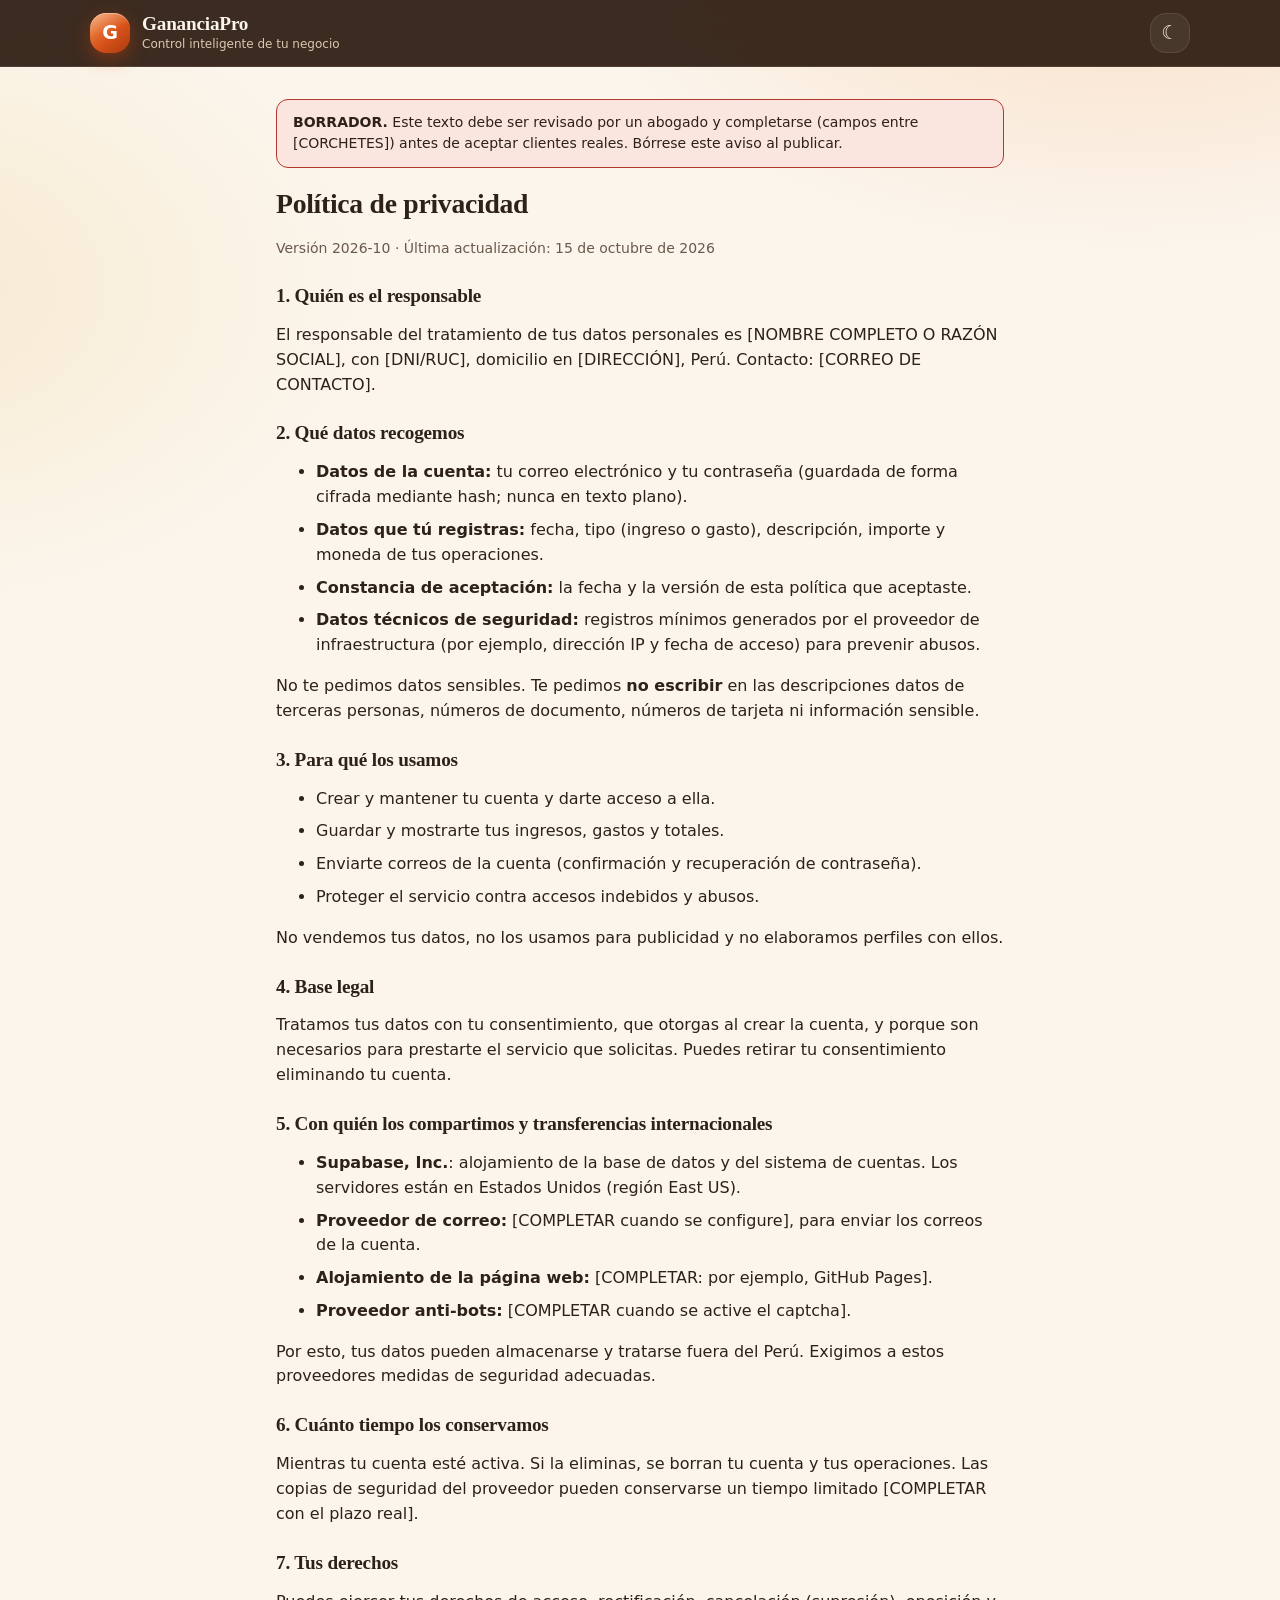
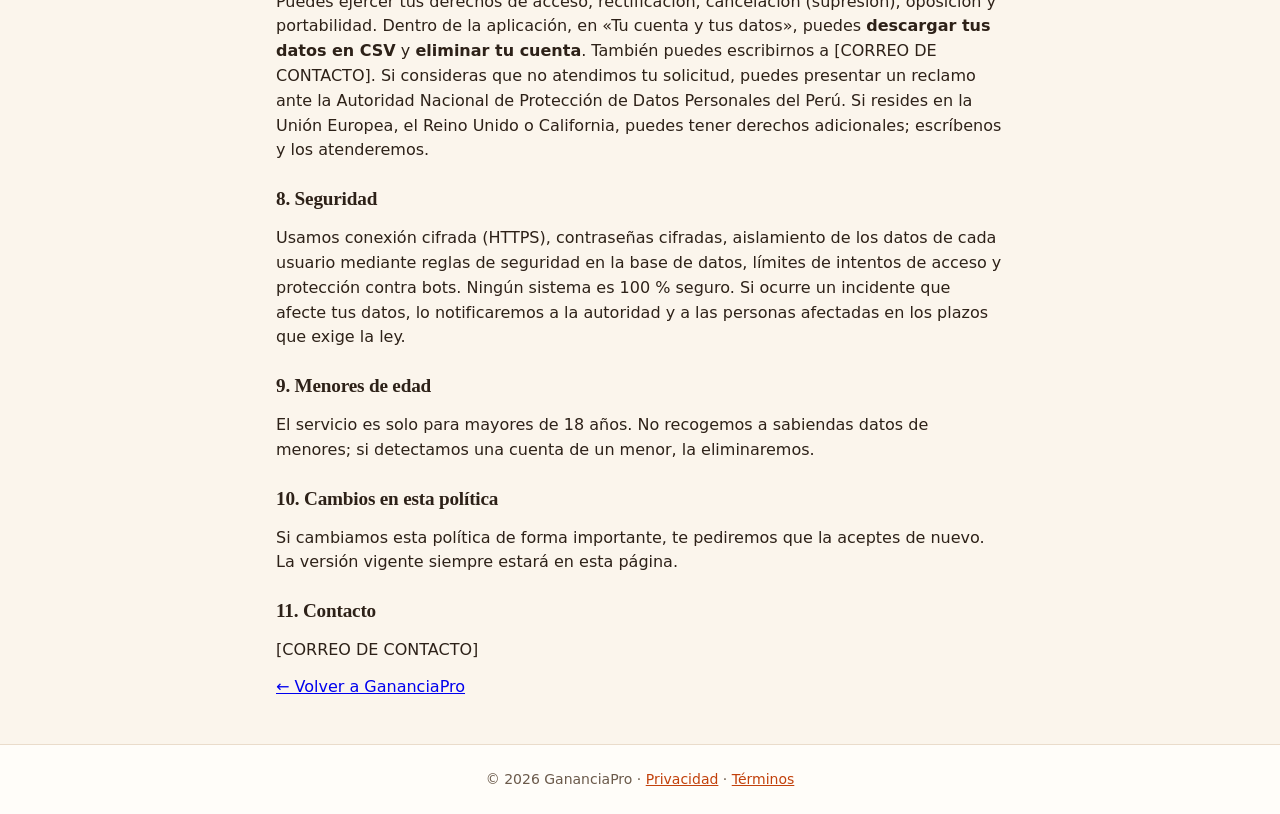
==== privacidad.html @ 095db60d "CSP, fondo de portada sin cortes y Panel con resumen desde la base de datos (con respaldo) Co-Author" ====
<!DOCTYPE html>
<html lang="es">
<head>
    <meta charset="UTF-8">
    <meta http-equiv="Content-Security-Policy" content="default-src 'self'; script-src 'self'; style-src 'self' 'unsafe-inline'; img-src 'self' data:; font-src 'self'; connect-src 'self' https://ckipjthrubmhvwphkhyf.supabase.co; object-src 'none'; base-uri 'self'; form-action 'self'; frame-src 'none'">
    <meta name="referrer" content="strict-origin-when-cross-origin">
    <meta name="viewport" content="width=device-width, initial-scale=1, viewport-fit=cover">
    <meta name="theme-color" content="#0b1020">
    <meta name="color-scheme" content="light dark">
    <title>Política de privacidad | GananciaPro</title>
    <link rel="stylesheet" href="css/styles.css">
    <script src="js/tema.js"></script>
</head>
<body>
    <header class="encabezado">
        <div class="marca">
            <div class="logo">G</div>
            <div>
                <h1>GananciaPro</h1>
                <p>Control inteligente de tu negocio</p>
            </div>
        </div>
        <button id="btnTema" class="btn-tema" type="button" aria-label="Cambiar entre modo claro y oscuro">&#9790;</button>
    </header>

    <main class="legal">
        <p class="borrador"><strong>BORRADOR.</strong> Este texto debe ser revisado por un abogado y completarse (campos entre [CORCHETES]) antes de aceptar clientes reales. Bórrese este aviso al publicar.</p>
        <h1>Política de privacidad</h1>
        <p class="nota">Versión 2026-10 · Última actualización: 15 de octubre de 2026</p>

        <h2>1. Quién es el responsable</h2>
        <p>El responsable del tratamiento de tus datos personales es [NOMBRE COMPLETO O RAZÓN SOCIAL], con [DNI/RUC], domicilio en [DIRECCIÓN], Perú. Contacto: [CORREO DE CONTACTO].</p>

        <h2>2. Qué datos recogemos</h2>
        <ul>
            <li><strong>Datos de la cuenta:</strong> tu correo electrónico y tu contraseña (guardada de forma cifrada mediante hash; nunca en texto plano).</li>
            <li><strong>Datos que tú registras:</strong> fecha, tipo (ingreso o gasto), descripción, importe y moneda de tus operaciones.</li>
            <li><strong>Constancia de aceptación:</strong> la fecha y la versión de esta política que aceptaste.</li>
            <li><strong>Datos técnicos de seguridad:</strong> registros mínimos generados por el proveedor de infraestructura (por ejemplo, dirección IP y fecha de acceso) para prevenir abusos.</li>
        </ul>
        <p>No te pedimos datos sensibles. Te pedimos <strong>no escribir</strong> en las descripciones datos de terceras personas, números de documento, números de tarjeta ni información sensible.</p>

        <h2>3. Para qué los usamos</h2>
        <ul>
            <li>Crear y mantener tu cuenta y darte acceso a ella.</li>
            <li>Guardar y mostrarte tus ingresos, gastos y totales.</li>
            <li>Enviarte correos de la cuenta (confirmación y recuperación de contraseña).</li>
            <li>Proteger el servicio contra accesos indebidos y abusos.</li>
        </ul>
        <p>No vendemos tus datos, no los usamos para publicidad y no elaboramos perfiles con ellos.</p>

        <h2>4. Base legal</h2>
        <p>Tratamos tus datos con tu consentimiento, que otorgas al crear la cuenta, y porque son necesarios para prestarte el servicio que solicitas. Puedes retirar tu consentimiento eliminando tu cuenta.</p>

        <h2>5. Con quién los compartimos y transferencias internacionales</h2>
        <ul>
            <li><strong>Supabase, Inc.</strong>: alojamiento de la base de datos y del sistema de cuentas. Los servidores están en Estados Unidos (región East US).</li>
            <li><strong>Proveedor de correo:</strong> [COMPLETAR cuando se configure], para enviar los correos de la cuenta.</li>
            <li><strong>Alojamiento de la página web:</strong> [COMPLETAR: por ejemplo, GitHub Pages].</li>
            <li><strong>Proveedor anti-bots:</strong> [COMPLETAR cuando se active el captcha].</li>
        </ul>
        <p>Por esto, tus datos pueden almacenarse y tratarse fuera del Perú. Exigimos a estos proveedores medidas de seguridad adecuadas.</p>

        <h2>6. Cuánto tiempo los conservamos</h2>
        <p>Mientras tu cuenta esté activa. Si la eliminas, se borran tu cuenta y tus operaciones. Las copias de seguridad del proveedor pueden conservarse un tiempo limitado [COMPLETAR con el plazo real].</p>

        <h2>7. Tus derechos</h2>
        <p>Puedes ejercer tus derechos de acceso, rectificación, cancelación (supresión), oposición y portabilidad. Dentro de la aplicación, en «Tu cuenta y tus datos», puedes <strong>descargar tus datos en CSV</strong> y <strong>eliminar tu cuenta</strong>. También puedes escribirnos a [CORREO DE CONTACTO]. Si consideras que no atendimos tu solicitud, puedes presentar un reclamo ante la Autoridad Nacional de Protección de Datos Personales del Perú. Si resides en la Unión Europea, el Reino Unido o California, puedes tener derechos adicionales; escríbenos y los atenderemos.</p>

        <h2>8. Seguridad</h2>
        <p>Usamos conexión cifrada (HTTPS), contraseñas cifradas, aislamiento de los datos de cada usuario mediante reglas de seguridad en la base de datos, límites de intentos de acceso y protección contra bots. Ningún sistema es 100 % seguro. Si ocurre un incidente que afecte tus datos, lo notificaremos a la autoridad y a las personas afectadas en los plazos que exige la ley.</p>

        <h2>9. Menores de edad</h2>
        <p>El servicio es solo para mayores de 18 años. No recogemos a sabiendas datos de menores; si detectamos una cuenta de un menor, la eliminaremos.</p>

        <h2>10. Cambios en esta política</h2>
        <p>Si cambiamos esta política de forma importante, te pediremos que la aceptes de nuevo. La versión vigente siempre estará en esta página.</p>

        <h2>11. Contacto</h2>
        <p>[CORREO DE CONTACTO]</p>

        <p><a href="index.html">&larr; Volver a GananciaPro</a></p>
    </main>

    <footer>
        <p>&copy; 2026 GananciaPro &middot; <a href="privacidad.html">Privacidad</a> &middot; <a href="terminos.html">T&eacute;rminos</a></p>
    </footer>
</body>
</html>
---- css/styles.css ----
/* ==========================================================================
   GananciaPro - Hoja de estilos principal
   Estructura: 1 Tokens · 2 Base · 3 Encabezado · 4 Componentes ·
               5 Secciones · 6 Historial · 7 Estados y animaciones · 8 Responsive
   ========================================================================== */

/* Fuente Inter: usa la instalada o css/fuentes/Inter-Variable.woff2 si existe.
   Si no hay ninguna, se usa la fuente del sistema (sin errores). */
@font-face {
    font-family: "Inter";
    src: local("Inter"), url("fuentes/Inter-Variable.woff2") format("woff2");
    font-weight: 100 900;
    font-display: swap;
}

/* ---------- 1. DESIGN TOKENS ---------- */
:root {
    color-scheme: light;

    /* Tipografía y escala modular (razón 1.2) */
    --font: "Inter", system-ui, -apple-system, "Segoe UI", Roboto, Arial, sans-serif;
    --fs-xs: 0.75rem;
    --fs-sm: 0.875rem;
    --fs-base: 1rem;
    --fs-md: 1.2rem;
    --fs-lg: 1.44rem;
    --fs-xl: 1.73rem;
    --fs-2xl: 2.07rem;

    /* Espaciado */
    --sp-1: 4px;
    --sp-2: 8px;
    --sp-3: 12px;
    --sp-4: 16px;
    --sp-6: 24px;
    --sp-8: 32px;

    /* Radios */
    --radio-sm: 8px;
    --radio: 12px;
    --radio-lg: 16px;

    /* Tiempos (en "reducir movimiento" pasan a 0) */
    --dur-fast: 120ms;
    --dur: 200ms;
    --dur-slow: 500ms;
    --ease: cubic-bezier(0.22, 0.61, 0.36, 1);

    /* Colores: neutros + un acento */
    --bg: #f5f6fa;
    --surface: #ffffff;
    --surface-2: #f8f9fc;
    --texto: #0f172a;
    --texto-suave: #556075;
    --borde: #e3e7ef;
    --borde-fuerte: #c9d0dd;
    --acento: #4f46e5;
    --acento-hover: #4338ca;
    --acento-texto: #ffffff;
    --anillo: rgba(79, 70, 229, 0.35);

    /* Colores semánticos (solo ingresos / gastos) */
    --ok: #0f7a55;
    --ok-fondo: #e6f6ef;
    --mal: #c62f2f;
    --mal-fondo: #fdeceb;

    /* Sombras */
    --sombra-sm: 0 1px 2px rgba(15, 23, 42, 0.06);
    --sombra: 0 1px 2px rgba(15, 23, 42, 0.04), 0 8px 24px rgba(15, 23, 42, 0.06);
    --sombra-lg: 0 2px 4px rgba(15, 23, 42, 0.05), 0 18px 40px rgba(15, 23, 42, 0.1);

    /* Encabezado (siempre oscuro) */
    --cab-fondo: rgba(11, 16, 32, 0.92);
    --cab-texto: #f1f4fb;
    --cab-suave: #a7b1c7;
    --cab-borde: rgba(255, 255, 255, 0.08);
}

/* Modo oscuro automático (si el sistema lo usa y no se eligió claro a mano) */
@media (prefers-color-scheme: dark) {
    :root:not([data-theme="light"]) {
        color-scheme: dark;
        --bg: #0a0f1d;
        --surface: #121a2b;
        --surface-2: #0f1626;
        --texto: #e8ecf5;
        --texto-suave: #9ba7bd;
        --borde: #222c42;
        --borde-fuerte: #34415c;
        --acento: #5a5ded;
        --acento-hover: #4a4ddc;
        --anillo: rgba(129, 140, 248, 0.45);
        --ok: #4ade9e;
        --ok-fondo: rgba(74, 222, 158, 0.12);
        --mal: #ff8f8f;
        --mal-fondo: rgba(255, 143, 143, 0.12);
        --sombra-sm: 0 1px 2px rgba(0, 0, 0, 0.4);
        --sombra: 0 1px 2px rgba(0, 0, 0, 0.35), 0 8px 24px rgba(0, 0, 0, 0.35);
        --sombra-lg: 0 2px 4px rgba(0, 0, 0, 0.4), 0 18px 40px rgba(0, 0, 0, 0.5);
    }
}

/* Modo oscuro elegido con el botón */
:root[data-theme="dark"] {
    color-scheme: dark;
    --bg: #0a0f1d;
    --surface: #121a2b;
    --surface-2: #0f1626;
    --texto: #e8ecf5;
    --texto-suave: #9ba7bd;
    --borde: #222c42;
    --borde-fuerte: #34415c;
    --acento: #5a5ded;
    --acento-hover: #4a4ddc;
    --anillo: rgba(129, 140, 248, 0.45);
    --ok: #4ade9e;
    --ok-fondo: rgba(74, 222, 158, 0.12);
    --mal: #ff8f8f;
    --mal-fondo: rgba(255, 143, 143, 0.12);
    --sombra-sm: 0 1px 2px rgba(0, 0, 0, 0.4);
    --sombra: 0 1px 2px rgba(0, 0, 0, 0.35), 0 8px 24px rgba(0, 0, 0, 0.35);
    --sombra-lg: 0 2px 4px rgba(0, 0, 0, 0.4), 0 18px 40px rgba(0, 0, 0, 0.5);
}

/* Reducir movimiento: todos los tiempos pasan a 0 */
@media (prefers-reduced-motion: reduce) {
    :root {
        --dur-fast: 0ms;
        --dur: 0ms;
        --dur-slow: 0ms;
    }
}

/* ---------- 2. BASE ---------- */
* {
    box-sizing: border-box;
}

html {
    scroll-behavior: smooth;
    -webkit-tap-highlight-color: transparent;
    -webkit-text-size-adjust: 100%;
}

button,
a,
[role="tab"] {
    touch-action: manipulation;
}

button {
    -webkit-user-select: none;
    user-select: none;
}

@media (prefers-reduced-motion: reduce) {
    html {
        scroll-behavior: auto;
    }
}

body {
    margin: 0;
    min-height: 100vh;
    min-height: 100dvh;
    display: flex;
    flex-direction: column;
    font-family: var(--font);
    font-size: var(--fs-base);
    line-height: 1.55;
    color: var(--texto);
    background: var(--bg);
    -webkit-font-smoothing: antialiased;
    text-rendering: optimizeLegibility;
}

h1,
h2,
h3 {
    line-height: 1.2;
    letter-spacing: -0.015em;
}

p {
    margin: 0 0 var(--sp-3);
}

:focus-visible {
    outline: 2px solid var(--acento);
    outline-offset: 2px;
}

/* ---------- 3. ENCABEZADO (fijo) ---------- */
.encabezado {
    position: sticky;
    top: 0;
    z-index: 50;
    display: flex;
    align-items: center;
    justify-content: space-between;
    gap: var(--sp-4);
    padding: calc(var(--sp-3) + env(safe-area-inset-top, 0px)) max(5%, calc((100% - 1100px) / 2)) var(--sp-3);
    color: var(--cab-texto);
    background: var(--cab-fondo);
    border-bottom: 1px solid var(--cab-borde);
    -webkit-backdrop-filter: saturate(160%) blur(12px);
    backdrop-filter: saturate(160%) blur(12px);
}

.marca {
    display: flex;
    align-items: center;
    gap: var(--sp-3);
}

.logo {
    width: 40px;
    height: 40px;
    display: grid;
    place-items: center;
    border-radius: var(--radio);
    background: linear-gradient(135deg, #6366f1, #4338ca);
    color: #ffffff;
    font-size: var(--fs-md);
    font-weight: 800;
    box-shadow: 0 4px 14px rgba(99, 102, 241, 0.45);
}

.marca h1 {
    margin: 0;
    font-size: var(--fs-md);
    font-weight: 700;
}

.marca p {
    margin: 0;
    color: var(--cab-suave);
    font-size: var(--fs-xs);
}

/* ---------- 4. COMPONENTES ---------- */

/* Botones */
button {
    padding: var(--sp-3) var(--sp-6);
    margin-top: var(--sp-2);
    border: 1px solid transparent;
    border-radius: var(--radio-sm);
    background: var(--acento);
    color: var(--acento-texto);
    font: inherit;
    font-size: var(--fs-sm);
    font-weight: 600;
    cursor: pointer;
    box-shadow: var(--sombra-sm);
    transition: background var(--dur) var(--ease), transform var(--dur-fast) var(--ease),
        box-shadow var(--dur) var(--ease), border-color var(--dur) var(--ease);
}

@media (hover: hover) and (pointer: fine) {
    button:hover {
        background: var(--acento-hover);
        box-shadow: var(--sombra);
    }
}

button:active {
    transform: translateY(1px);
    box-shadow: none;
}

button:focus-visible {
    outline: 2px solid var(--acento);
    outline-offset: 3px;
    box-shadow: 0 0 0 4px var(--anillo);
}

button:disabled {
    opacity: 0.5;
    cursor: not-allowed;
    transform: none;
    box-shadow: none;
}

.btn-secundario,
#btnImportarCSV,
#btnExportarCSV {
    background: var(--surface);
    color: var(--texto);
    border-color: var(--borde-fuerte);
    box-shadow: none;
}

@media (hover: hover) and (pointer: fine) {
    .btn-secundario:hover,
    #btnImportarCSV:hover,
    #btnExportarCSV:hover {
        background: var(--surface-2);
        border-color: var(--acento);
        box-shadow: none;
    }
}

.btn-tema {
    width: 40px;
    height: 40px;
    margin: 0;
    padding: 0;
    display: grid;
    place-items: center;
    flex-shrink: 0;
    border: 1px solid var(--cab-borde);
    border-radius: var(--radio);
    background: rgba(255, 255, 255, 0.06);
    color: var(--cab-texto);
    font-size: var(--fs-md);
    box-shadow: none;
}

@media (hover: hover) and (pointer: fine) {
    .btn-tema:hover {
        background: rgba(255, 255, 255, 0.14);
        box-shadow: none;
    }
}

.btn-eliminar {
    margin: 0;
    padding: var(--sp-1) var(--sp-3);
    background: transparent;
    color: var(--mal);
    border-color: var(--mal-fondo);
    font-size: var(--fs-xs);
    box-shadow: none;
}

@media (hover: hover) and (pointer: fine) {
    .btn-eliminar:hover {
        background: var(--mal-fondo);
        border-color: var(--mal);
        box-shadow: none;
    }
}

/* Campos de formulario */
.campo {
    display: flex;
    flex-direction: column;
    gap: var(--sp-2);
}

.campo label {
    font-size: var(--fs-sm);
    font-weight: 600;
}

.campo p {
    margin: 0;
    color: var(--texto-suave);
    font-size: var(--fs-xs);
}

.campo input,
.campo select {
    width: 100%;
    min-height: 46px;
    padding: var(--sp-3);
    border: 1px solid var(--borde-fuerte);
    border-radius: var(--radio-sm);
    background: var(--surface);
    color: var(--texto);
    font: inherit;
    transition: border-color var(--dur) var(--ease), box-shadow var(--dur) var(--ease);
}

.campo input::placeholder {
    color: var(--texto-suave);
    opacity: 0.8;
}

@media (hover: hover) and (pointer: fine) {
    .campo input:hover,
    .campo select:hover {
        border-color: var(--texto-suave);
    }
}

.campo input:focus,
.campo select:focus {
    outline: none;
    border-color: var(--acento);
    box-shadow: 0 0 0 4px var(--anillo);
}

/* Mensajes de estado */
#mensaje,
#mensajeOperacion,
#mensajeImportacion {
    margin: 0;
    color: var(--ok);
    font-size: var(--fs-sm);
    font-weight: 600;
}

.nota {
    color: var(--texto-suave);
    font-size: var(--fs-sm);
}

/* ---------- 5. SECCIONES ---------- */
.contenedor {
    width: min(1100px, 90%);
    margin: var(--sp-8) auto;
    flex: 1;
}

.bienvenida,
.operaciones,
.historial {
    border: 1px solid var(--borde);
    border-radius: var(--radio-lg);
    background: var(--surface);
    box-shadow: var(--sombra);
}

.bienvenida {
    padding: var(--sp-8) clamp(var(--sp-6), 4vw, 48px);
    background: linear-gradient(135deg, var(--surface) 0%, var(--surface-2) 100%);
}

.etiqueta {
    display: inline-block;
    margin-bottom: var(--sp-2);
    padding: var(--sp-1) var(--sp-3);
    border-radius: 999px;
    background: var(--ok-fondo);
    color: var(--ok);
    font-size: var(--fs-xs);
    font-weight: 700;
    letter-spacing: 0.08em;
}

.bienvenida h2 {
    margin: var(--sp-2) 0 var(--sp-3);
    font-size: clamp(var(--fs-xl), 4vw, var(--fs-2xl));
}

.bienvenida > p:not(.etiqueta) {
    max-width: 56ch;
    color: var(--texto-suave);
    font-size: var(--fs-md);
}

.operaciones {
    margin-top: var(--sp-6);
    padding: var(--sp-6);
}

.historial {
    margin-top: var(--sp-6);
    padding: var(--sp-6);
}

.operaciones h2,
.historial h2,
.resumen > h2 {
    margin: 0 0 var(--sp-2);
    font-size: var(--fs-lg);
}

.operaciones > p {
    color: var(--texto-suave);
}

#formOperacion {
    display: grid;
    grid-template-columns: repeat(2, minmax(0, 1fr));
    gap: var(--sp-4) var(--sp-6);
    margin-top: var(--sp-6);
}

#formOperacion > button {
    justify-self: start;
}

#formOperacion > button,
#mensajeOperacion,
#mensajeImportacion {
    grid-column: 1 / -1;
}

.operaciones > #btnExportarCSV {
    margin-top: var(--sp-4);
}

/* Resumen financiero */
.resumen {
    margin-top: var(--sp-8);
}

.tarjetas {
    display: grid;
    grid-template-columns: repeat(auto-fit, minmax(240px, 1fr));
    gap: var(--sp-4);
    margin-top: var(--sp-4);
}

.tarjeta {
    position: relative;
    overflow: hidden;
    container-type: inline-size;
    padding: var(--sp-6);
    border: 1px solid var(--borde);
    border-radius: var(--radio-lg);
    background: var(--surface);
    box-shadow: var(--sombra);
    transition: transform var(--dur) var(--ease), box-shadow var(--dur) var(--ease);
}

@media (hover: hover) and (pointer: fine) {
    .tarjeta:hover {
        transform: translateY(-3px);
        box-shadow: var(--sombra-lg);
    }
}

.tarjeta::before {
    content: "";
    position: absolute;
    inset: 0 0 auto 0;
    height: 3px;
    background: var(--acento);
}

.tarjeta-ingresos::before { background: var(--ok); }
.tarjeta-gastos::before { background: var(--mal); }

.tarjeta .icono {
    width: 40px;
    height: 40px;
    display: grid;
    place-items: center;
    margin-bottom: var(--sp-3);
    border-radius: var(--radio);
    background: var(--surface-2);
    color: var(--acento);
    font-size: var(--fs-md);
    font-weight: 700;
}

.tarjeta-ingresos .icono { background: var(--ok-fondo); color: var(--ok); }
.tarjeta-gastos .icono { background: var(--mal-fondo); color: var(--mal); }

.tarjeta p {
    margin: 0;
    color: var(--texto-suave);
    font-size: var(--fs-sm);
    font-weight: 500;
}

.tarjeta h3 {
    margin: var(--sp-2) 0;
    font-size: var(--fs-lg);
    font-size: clamp(1rem, 8.5cqi, var(--fs-xl));
    font-variant-numeric: tabular-nums;
}

/* Los montos no se parten: la letra se ajusta al ancho de la tarjeta */
.tarjeta h3 div {
    white-space: nowrap;
}

.tarjeta h3 div + div {
    margin-top: 2px;
    font-size: var(--fs-md);
    font-size: clamp(0.9rem, 6.5cqi, var(--fs-md));
}

.tarjeta-balance h3 .negativo {
    color: var(--mal);
}

.tarjeta-ingresos h3 { color: var(--ok); }
.tarjeta-gastos h3 { color: var(--mal); }

.tarjeta span {
    color: var(--texto-suave);
    font-size: var(--fs-xs);
}

/* ---------- 6. HISTORIAL ---------- */
.filtros {
    display: grid;
    grid-template-columns: 2fr repeat(4, 1fr) auto;
    gap: var(--sp-3);
    align-items: end;
    margin-top: var(--sp-4);
    padding: var(--sp-4);
    border: 1px solid var(--borde);
    border-radius: var(--radio);
    background: var(--surface-2);
}

.filtros button {
    margin: 0;
    min-height: 46px;
}

#contadorHistorial {
    margin: var(--sp-4) 0 0;
}

.lista-operaciones {
    display: block;
    padding: 0;
    margin: var(--sp-2) 0 0;
    list-style: none;
}

.lista-operaciones li {
    display: grid;
    grid-template-columns: minmax(0, 1fr) auto auto;
    align-items: center;
    gap: var(--sp-4);
    padding: var(--sp-3) var(--sp-3);
    border-bottom: 1px solid var(--borde);
    border-radius: var(--radio-sm);
    transition: background var(--dur-fast) var(--ease);
}

.lista-operaciones li:last-child {
    border-bottom: 0;
}

@media (hover: hover) and (pointer: fine) {
    .lista-operaciones li:hover {
        background: var(--surface-2);
    }
}

.lista-operaciones li.vacio {
    display: block;
    padding: var(--sp-8) var(--sp-3);
    text-align: center;
    color: var(--texto-suave);
}

.lista-operaciones .detalle {
    display: flex;
    align-items: flex-start;
    gap: var(--sp-3);
    min-width: 0;
    overflow-wrap: anywhere;
}

.etiqueta-tipo {
    flex-shrink: 0;
    margin-top: 1px;
    padding: 2px var(--sp-3);
    border-radius: 999px;
    font-size: var(--fs-xs);
    font-weight: 700;
}

.etiqueta-ingreso { background: var(--ok-fondo); color: var(--ok); }
.etiqueta-gasto { background: var(--mal-fondo); color: var(--mal); }

.lista-operaciones li.ver-mas {
    display: flex;
    justify-content: center;
    padding: var(--sp-4) var(--sp-3);
}

.lista-operaciones li.ver-mas button {
    margin: 0;
}

.lista-operaciones strong {
    text-align: right;
    font-variant-numeric: tabular-nums;
    white-space: nowrap;
}

.importe-ingreso { color: var(--ok); }
.importe-gasto { color: var(--mal); }

/* ---------- Pie ---------- */
footer {
    padding: var(--sp-6) var(--sp-6) calc(var(--sp-6) + env(safe-area-inset-bottom, 0px));
    text-align: center;
    color: var(--texto-suave);
    border-top: 1px solid var(--borde);
    background: var(--surface);
    font-size: var(--fs-sm);
}

footer p {
    margin: 0;
}

/* ---------- 7. ESTADOS Y ANIMACIONES ---------- */
.operaciones.plegada,
.bienvenida.oculta {
    display: none;
}

.bienvenida.saliendo {
    animation: salidaBienvenida var(--dur-slow) var(--ease) both;
    pointer-events: none;
}

.operaciones.abriendo {
    animation: entradaOperaciones calc(var(--dur-slow) * 1.4) var(--ease) both;
}

.bienvenida,
.tarjeta,
.historial {
    animation: aparecer var(--dur-slow) var(--ease) both;
}

.tarjeta:nth-child(2) { animation-delay: 80ms; }
.tarjeta:nth-child(3) { animation-delay: 160ms; }

@keyframes aparecer {
    from {
        opacity: 0;
        transform: translateY(12px);
    }
    to {
        opacity: 1;
        transform: none;
    }
}

@keyframes salidaBienvenida {
    to {
        opacity: 0;
        transform: translateY(-24px) scale(0.98);
    }
}

@keyframes entradaOperaciones {
    from {
        opacity: 0;
        transform: translateY(32px) scale(0.98);
    }
    to {
        opacity: 1;
        transform: none;
    }
}

/* ---------- 8. RESPONSIVE ---------- */
@media (max-width: 960px) {
    .filtros {
        grid-template-columns: repeat(2, minmax(0, 1fr));
    }

    .filtros .campo:first-child,
    .filtros button {
        grid-column: 1 / -1;
    }
}

@media (max-width: 640px) {
    .contenedor {
        width: 92%;
        margin: var(--sp-6) auto;
    }

    .marca p {
        display: none;
    }

    .bienvenida,
    .operaciones,
    .historial {
        padding: var(--sp-4);
    }

    .bienvenida {
        padding: var(--sp-6) var(--sp-4);
    }

    #formOperacion {
        grid-template-columns: 1fr;
    }

    .filtros {
        grid-template-columns: 1fr;
    }

    .lista-operaciones li {
        grid-template-columns: minmax(0, 1fr) auto;
    }

    .lista-operaciones .detalle {
        grid-column: 1 / -1;
        flex-wrap: wrap;
        gap: var(--sp-2);
    }

    .lista-operaciones li strong {
        text-align: left;
    }
}

/* ---------- 9. ACCESO Y CUENTA ---------- */

/* Qué se ve según el estado de la sesión (lo fija acceso.js en <body data-sesion>) */
body:not([data-sesion="si"]) .bienvenida,
body:not([data-sesion="si"]) .operaciones,
body:not([data-sesion="si"]) .resumen,
body:not([data-sesion="si"]) .historial,
body:not([data-sesion="si"]) .panel-cuenta,
body:not([data-sesion="si"]) #migracion,
body:not([data-sesion="no"]) .acceso,
body:not([data-sesion="consentimiento"]) #consentimiento,
body:not([data-sesion="cargando"]) #cargando {
    display: none;
}

.acceso {
    display: grid;
    place-items: center;
    min-height: 60vh;
}

.acceso-tarjeta {
    width: min(460px, 100%);
    padding: var(--sp-8) var(--sp-6);
    border: 1px solid var(--borde);
    border-radius: var(--radio-lg);
    background: var(--surface);
    box-shadow: var(--sombra-lg);
    animation: aparecer var(--dur-slow) var(--ease) both;
}

.acceso-tarjeta h2 {
    margin: 0 0 var(--sp-2);
    font-size: var(--fs-lg);
}

.acceso-pestanas {
    display: grid;
    grid-template-columns: 1fr 1fr;
    gap: var(--sp-1);
    margin: var(--sp-4) 0;
    padding: var(--sp-1);
    border: 1px solid var(--borde);
    border-radius: var(--radio);
    background: var(--surface-2);
}

.acceso-pestanas[hidden],
.acceso-form[hidden],
#migracion[hidden],
.cuenta[hidden] {
    display: none;
}

.acceso-pestanas button {
    margin: 0;
    border: 0;
    background: transparent;
    color: var(--texto-suave);
    box-shadow: none;
}

.acceso-pestanas button[aria-selected="true"] {
    background: var(--surface);
    color: var(--texto);
    box-shadow: var(--sombra-sm);
}

@media (hover: hover) and (pointer: fine) {
    .acceso-pestanas button:hover {
        background: var(--surface);
        color: var(--texto);
        box-shadow: var(--sombra-sm);
    }
}

.acceso-form {
    display: grid;
    gap: var(--sp-4);
}

.acceso-form button[type="submit"] {
    width: 100%;
    margin-top: var(--sp-2);
}

.btn-enlace {
    margin: 0;
    padding: 0;
    border: 0;
    background: none;
    color: var(--acento);
    font-weight: 600;
    text-decoration: underline;
    box-shadow: none;
}

@media (hover: hover) and (pointer: fine) {
    .btn-enlace:hover {
        background: none;
        box-shadow: none;
        color: var(--acento-hover);
    }
}

.campo-check {
    display: flex;
    gap: var(--sp-3);
    align-items: flex-start;
    font-size: var(--fs-sm);
    line-height: 1.45;
}

.campo-check input {
    flex-shrink: 0;
    width: 20px;
    height: 20px;
    margin-top: 2px;
    accent-color: var(--acento);
}

.campo-check a,
.panel-cuenta a,
footer a {
    color: var(--acento);
}

.mensaje-acceso {
    min-height: 1.4em;
    margin: var(--sp-4) 0 0;
    font-size: var(--fs-sm);
    font-weight: 600;
    color: var(--texto-suave);
}

.mensaje-acceso[data-tipo="error"] { color: var(--mal); }
.mensaje-acceso[data-tipo="ok"] { color: var(--ok); }

.aviso-tarjeta,
.panel-cuenta {
    margin-top: var(--sp-6);
    padding: var(--sp-6);
    border: 1px solid var(--borde);
    border-radius: var(--radio-lg);
    background: var(--surface);
    box-shadow: var(--sombra);
}

.aviso-tarjeta {
    border-left: 4px solid var(--acento);
}

.aviso-tarjeta h2,
.panel-cuenta h2 {
    margin: 0 0 var(--sp-2);
    font-size: var(--fs-lg);
}

.acciones {
    display: flex;
    flex-wrap: wrap;
    gap: var(--sp-3);
    margin-top: var(--sp-3);
}

.acciones button {
    margin: 0;
}

.btn-peligro {
    background: transparent;
    color: var(--mal);
    border-color: var(--mal);
    box-shadow: none;
}

@media (hover: hover) and (pointer: fine) {
    .btn-peligro:hover {
        background: var(--mal-fondo);
        box-shadow: none;
    }
}

/* Cuenta en el encabezado */
.cuenta {
    display: flex;
    align-items: center;
    gap: var(--sp-3);
    margin-left: auto;
}

.cuenta span {
    max-width: 24ch;
    overflow: hidden;
    text-overflow: ellipsis;
    white-space: nowrap;
    color: var(--cab-suave);
    font-size: var(--fs-sm);
}

.btn-salir {
    margin: 0;
    padding: var(--sp-2) var(--sp-3);
    border: 1px solid var(--cab-borde);
    background: rgba(255, 255, 255, 0.06);
    color: var(--cab-texto);
    font-size: var(--fs-xs);
    box-shadow: none;
}

@media (hover: hover) and (pointer: fine) {
    .btn-salir:hover {
        background: rgba(255, 255, 255, 0.14);
        box-shadow: none;
    }
}

/* Páginas legales */
.legal {
    max-width: 760px;
    margin: var(--sp-8) auto;
    padding: 0 var(--sp-4);
}

.legal h1 { font-size: var(--fs-xl); }
.legal h2 { margin-top: var(--sp-6); font-size: var(--fs-md); }
.legal li { margin-bottom: var(--sp-2); }

.borrador {
    padding: var(--sp-3) var(--sp-4);
    border: 1px solid var(--mal);
    border-radius: var(--radio-sm);
    background: var(--mal-fondo);
    color: var(--texto);
    font-size: var(--fs-sm);
}

@media (max-width: 640px) {
    .cuenta span {
        display: none;
    }
}

/* Entrar con Google */
.btn-google {
    width: 100%;
    display: flex;
    align-items: center;
    justify-content: center;
    gap: var(--sp-3);
    margin: var(--sp-4) 0 0;
    background: var(--surface);
    color: var(--texto);
    border-color: var(--borde-fuerte);
    box-shadow: none;
}

.icono-google {
    flex-shrink: 0;
}

.nota-google {
    margin: var(--sp-3) 0 0;
    font-size: var(--fs-xs);
}

.separador {
    display: flex;
    align-items: center;
    gap: var(--sp-3);
    margin: var(--sp-4) 0 0;
    color: var(--texto-suave);
    font-size: var(--fs-xs);
}

.separador::before,
.separador::after {
    content: "";
    flex: 1;
    height: 1px;
    background: var(--borde);
}

#bloqueGoogle[hidden] {
    display: none;
}

@media (hover: hover) and (pointer: fine) {
    .btn-google:hover {
        background: var(--surface-2);
        border-color: var(--acento);
        box-shadow: none;
    }
}

/* ---------- 10. NAVEGACIÓN Y ALMACÉN ---------- */
body:not([data-sesion="si"]) .nav-app,
body:not([data-sesion="si"]) .almacen,
body:not([data-vista="almacen"]) .almacen,
body[data-vista="almacen"] .bienvenida,
body[data-vista="almacen"] .operaciones,
body[data-vista="almacen"] .resumen,
body[data-vista="almacen"] .historial,
body[data-vista="almacen"] .panel-cuenta,
body[data-vista="almacen"] #migracion {
    display: none;
}

.nav-app {
    display: flex;
    gap: var(--sp-2);
    margin-bottom: var(--sp-6);
    border-bottom: 1px solid var(--borde);
}

.nav-app button {
    margin: 0 0 -1px;
    padding: var(--sp-3) var(--sp-4);
    border: 0;
    border-bottom: 2px solid transparent;
    border-radius: 0;
    background: transparent;
    color: var(--texto-suave);
    box-shadow: none;
}

.nav-app button[aria-selected="true"] {
    color: var(--texto);
    border-bottom-color: var(--acento);
}

@media (hover: hover) and (pointer: fine) {
    .nav-app button:hover {
        background: transparent;
        color: var(--texto);
        box-shadow: none;
    }
}

.almacen-cab {
    display: flex;
    flex-wrap: wrap;
    align-items: flex-end;
    justify-content: space-between;
    gap: var(--sp-4);
}

.almacen-cab h2 {
    margin: 0 0 var(--sp-1);
    font-size: var(--fs-lg);
}

.almacen-cab p {
    margin: 0;
}

.tarjetas-almacen {
    grid-template-columns: repeat(auto-fit, minmax(160px, 1fr));
}

.tarjetas-almacen h3 {
    font-size: var(--fs-xl);
}

.filtros-almacen {
    grid-template-columns: 2fr 1fr 1fr;
}

.lista-productos {
    margin: var(--sp-2) 0 0;
    padding: 0;
    list-style: none;
}

.lista-productos li {
    display: grid;
    grid-template-columns: minmax(0, 1fr) auto auto;
    align-items: center;
    gap: var(--sp-4);
    padding: var(--sp-3);
    border-bottom: 1px solid var(--borde);
    border-radius: var(--radio-sm);
}

.lista-productos li:last-child {
    border-bottom: 0;
}

.lista-productos li.inactivo {
    opacity: 0.6;
}

.lista-productos li.vacio {
    display: block;
    padding: var(--sp-8) var(--sp-3);
    text-align: center;
    color: var(--texto-suave);
}

.lista-productos li.ver-mas {
    display: flex;
    justify-content: center;
}

.prod-info {
    display: grid;
    gap: 2px;
    min-width: 0;
    overflow-wrap: anywhere;
}

.prod-info span {
    color: var(--texto-suave);
    font-size: var(--fs-sm);
}

.estado-stock {
    padding: 2px var(--sp-3);
    border-radius: 999px;
    border: 1px solid var(--borde);
    font-size: var(--fs-xs);
    font-weight: 700;
    font-variant-numeric: tabular-nums;
    white-space: nowrap;
}

.estado-ok { background: var(--ok-fondo); color: var(--ok); border-color: transparent; }
.estado-poco { background: var(--surface-2); color: var(--texto); }
.estado-agotado { background: var(--mal-fondo); color: var(--mal); border-color: transparent; }

.prod-acciones {
    display: flex;
    flex-wrap: wrap;
    justify-content: flex-end;
    gap: var(--sp-2);
}

.prod-acciones button,
.lista-productos li.ver-mas button {
    margin: 0;
}

.btn-chico {
    padding: var(--sp-1) var(--sp-3);
    font-size: var(--fs-xs);
}

dialog {
    width: min(520px, calc(100% - var(--sp-8)));
    padding: var(--sp-6);
    border: 1px solid var(--borde);
    border-radius: var(--radio-lg);
    background: var(--surface);
    color: var(--texto);
    box-shadow: var(--sombra-lg);
}

dialog::backdrop {
    background: rgba(10, 15, 29, 0.55);
}

dialog h2 {
    margin: 0;
    font-size: var(--fs-lg);
}

.campo-doble {
    display: grid;
    grid-template-columns: 1fr 1fr;
    gap: var(--sp-4);
}

@media (max-width: 640px) {
    .filtros-almacen,
    .campo-doble {
        grid-template-columns: 1fr;
    }

    .lista-productos li {
        grid-template-columns: minmax(0, 1fr) auto;
    }

    .prod-acciones {
        grid-column: 1 / -1;
        justify-content: flex-start;
    }
}

/* ---------- 11. HISTORIAL DE MOVIMIENTOS ---------- */
.almacen-hist {
    margin-top: var(--sp-8);
}

.almacen-hist h3 {
    margin: 0 0 var(--sp-2);
    font-size: var(--fs-md);
}

.filtros-hist {
    grid-template-columns: 1fr 1fr;
}

.lista-movimientos {
    margin: var(--sp-2) 0 0;
    padding: 0;
    list-style: none;
}

.lista-movimientos li {
    display: grid;
    grid-template-columns: minmax(0, 1fr) auto auto;
    align-items: center;
    gap: var(--sp-4);
    padding: var(--sp-3);
    border-bottom: 1px solid var(--borde);
}

.lista-movimientos li:last-child {
    border-bottom: 0;
}

.lista-movimientos li.vacio {
    display: block;
    padding: var(--sp-8) var(--sp-3);
    text-align: center;
    color: var(--texto-suave);
}

.lista-movimientos li.ver-mas {
    display: flex;
    justify-content: center;
}

.lista-movimientos li.ver-mas button {
    margin: 0;
}

.mov-info {
    display: grid;
    gap: 2px;
    min-width: 0;
    overflow-wrap: anywhere;
}

.mov-info span {
    color: var(--texto-suave);
    font-size: var(--fs-sm);
}

.mov-cantidad {
    font-weight: 700;
    font-variant-numeric: tabular-nums;
    white-space: nowrap;
}

.mov-suma { color: var(--ok); }
.mov-resta { color: var(--mal); }

.mov-saldo {
    color: var(--texto-suave);
    font-size: var(--fs-sm);
    font-variant-numeric: tabular-nums;
    white-space: nowrap;
}

@media (max-width: 640px) {
    .filtros-hist {
        grid-template-columns: 1fr;
    }

    .lista-movimientos li {
        grid-template-columns: minmax(0, 1fr) auto;
    }

    .mov-saldo {
        grid-column: 1 / -1;
    }
}

/* ---------- 12. COLORES POR SIGNIFICADO ---------- */
:root {
    --aviso: #92400e;
    --aviso-fondo: #fef3c7;
    --info: #3730a3;
    --info-fondo: #e0e7ff;
    --neutro-fondo: #eceff5;
}

@media (prefers-color-scheme: dark) {
    :root:not([data-theme="light"]) {
        --aviso: #fbbf24;
        --aviso-fondo: rgba(251, 191, 36, 0.14);
        --info: #a5b4fc;
        --info-fondo: rgba(129, 140, 248, 0.18);
        --neutro-fondo: rgba(148, 163, 184, 0.16);
    }
}

:root[data-theme="dark"] {
    --aviso: #fbbf24;
    --aviso-fondo: rgba(251, 191, 36, 0.14);
    --info: #a5b4fc;
    --info-fondo: rgba(129, 140, 248, 0.18);
    --neutro-fondo: rgba(148, 163, 184, 0.16);
}

/* Poco stock: ámbar (no es error, es aviso) */
.estado-poco { background: var(--aviso-fondo); color: var(--aviso); border-color: transparent; }
.tarjeta-poco::before { background: var(--aviso); }
.tarjeta-poco h3 { color: var(--aviso); }

/* Tipo de movimiento: cada uno con su color */
.mov-detalle {
    display: flex;
    flex-wrap: wrap;
    align-items: center;
    gap: var(--sp-2);
}

.mov-tipo {
    padding: 1px var(--sp-3);
    border-radius: 999px;
    background: var(--neutro-fondo);
    color: var(--texto);
    font-size: var(--fs-xs);
    font-weight: 700;
}

.mov-tipo-entrada { background: var(--ok-fondo); color: var(--ok); }
.mov-tipo-venta { background: var(--info-fondo); color: var(--info); }
.mov-tipo-perdida { background: var(--mal-fondo); color: var(--mal); }
.mov-tipo-dano { background: var(--aviso-fondo); color: var(--aviso); }

/* Categorías: un color estable por nombre (el tono lo calcula almacen.js) */
.chip-cat {
    --h: 220;
    display: inline-block;
    margin-left: var(--sp-2);
    padding: 1px var(--sp-3);
    border-radius: 999px;
    background: hsl(var(--h) 70% 92%);
    color: hsl(var(--h) 60% 26%);
    font-size: var(--fs-xs);
    font-weight: 600;
}

@media (prefers-color-scheme: dark) {
    :root:not([data-theme="light"]) .chip-cat {
        background: hsl(var(--h) 45% 22%);
        color: hsl(var(--h) 75% 82%);
    }
}

:root[data-theme="dark"] .chip-cat {
    background: hsl(var(--h) 45% 22%);
    color: hsl(var(--h) 75% 82%);
}

/* ---------- 13. VENTA ---------- */
.venta-lineas {
    display: grid;
    gap: var(--sp-3);
}

.venta-linea {
    display: grid;
    grid-template-columns: minmax(0, 1fr) 96px auto;
    gap: var(--sp-2);
    align-items: center;
}

.venta-linea select,
.venta-linea input {
    width: 100%;
    min-height: 46px;
    padding: var(--sp-3);
    border: 1px solid var(--borde-fuerte);
    border-radius: var(--radio-sm);
    background: var(--surface);
    color: var(--texto);
    font: inherit;
}

.venta-linea select:focus,
.venta-linea input:focus {
    outline: none;
    border-color: var(--acento);
    box-shadow: 0 0 0 4px var(--anillo);
}

.venta-linea button {
    margin: 0;
}

@media (max-width: 640px) {
    .venta-linea {
        grid-template-columns: minmax(0, 1fr) 88px;
    }

    .venta-linea button {
        grid-column: 1 / -1;
        justify-self: start;
    }
}

/* ==========================================================================
   14. TEMA CÁLIDO Y CERCANO
   Colores tierra y coral, formas más redondeadas, letra con carácter
   e ilustraciones propias. Va al final para reemplazar los valores anteriores.
   ========================================================================== */
:root {
    --font-display: "Iowan Old Style", "Palatino Linotype", Palatino, Georgia, serif;

    --radio-sm: 12px;
    --radio: 16px;
    --radio-lg: 24px;

    --bg: #fbf5ec;
    --surface: #fffdf9;
    --surface-2: #f6ecdf;
    --texto: #2d2118;
    --texto-suave: #6b5a4b;
    --borde: #eadccb;
    --borde-fuerte: #d3bea6;
    --acento: #c2410c;
    --acento-hover: #9a3412;
    --acento-texto: #ffffff;
    --anillo: rgba(194, 65, 12, 0.3);

    --ok: #2b7249;
    --ok-fondo: #e1f0e5;
    --mal: #b3372f;
    --mal-fondo: #fbe5df;
    --info: #0f5d6b;
    --info-fondo: #d9eff1;

    --sombra-sm: 0 1px 2px rgba(110, 66, 30, 0.08);
    --sombra: 0 1px 2px rgba(110, 66, 30, 0.05), 0 10px 28px rgba(110, 66, 30, 0.09);
    --sombra-lg: 0 2px 4px rgba(110, 66, 30, 0.06), 0 20px 44px rgba(110, 66, 30, 0.14);

    --cab-fondo: rgba(48, 30, 20, 0.94);
    --cab-texto: #fbf5ec;
    --cab-suave: #dcc7b0;
    --cab-borde: rgba(255, 255, 255, 0.1);

    --ilu-1: #e0703a;
    --ilu-2: #f7dfbd;
    --ilu-3: #fbf1e2;
    --ilu-4: #7a4a2e;
    --ilu-5: #9fd0c2;
    --ilu-6: #f2b45a;
    --ilu-7: #5fa37a;
    --ilu-sombra: rgba(110, 66, 30, 0.12);
}

@media (prefers-color-scheme: dark) {
    :root:not([data-theme="light"]) {
        --bg: #17110d;
        --surface: #231a14;
        --surface-2: #1c1510;
        --texto: #f6ebdd;
        --texto-suave: #c9b49e;
        --borde: #3a2c22;
        --borde-fuerte: #56412f;
        --acento: #f59e6b;
        --acento-hover: #ffb48a;
        --acento-texto: #2a1208;
        --anillo: rgba(245, 158, 107, 0.4);
        --ok: #7fd3a1;
        --ok-fondo: rgba(127, 211, 161, 0.14);
        --mal: #ff9a8f;
        --mal-fondo: rgba(255, 154, 143, 0.14);
        --info: #7fd0dc;
        --info-fondo: rgba(127, 208, 220, 0.14);
        --sombra-sm: 0 1px 2px rgba(0, 0, 0, 0.45);
        --sombra: 0 1px 2px rgba(0, 0, 0, 0.4), 0 10px 28px rgba(0, 0, 0, 0.4);
        --sombra-lg: 0 2px 4px rgba(0, 0, 0, 0.45), 0 20px 44px rgba(0, 0, 0, 0.55);
        --ilu-1: #d9653a;
        --ilu-2: #4a3626;
        --ilu-3: #3a2b1f;
        --ilu-4: #b9825a;
        --ilu-5: #3f7467;
        --ilu-6: #d9a04a;
        --ilu-7: #4f9068;
        --ilu-sombra: rgba(0, 0, 0, 0.3);
    }
}

:root[data-theme="dark"] {
    --bg: #17110d;
    --surface: #231a14;
    --surface-2: #1c1510;
    --texto: #f6ebdd;
    --texto-suave: #c9b49e;
    --borde: #3a2c22;
    --borde-fuerte: #56412f;
    --acento: #f59e6b;
    --acento-hover: #ffb48a;
    --acento-texto: #2a1208;
    --anillo: rgba(245, 158, 107, 0.4);
    --ok: #7fd3a1;
    --ok-fondo: rgba(127, 211, 161, 0.14);
    --mal: #ff9a8f;
    --mal-fondo: rgba(255, 154, 143, 0.14);
    --info: #7fd0dc;
    --info-fondo: rgba(127, 208, 220, 0.14);
    --sombra-sm: 0 1px 2px rgba(0, 0, 0, 0.45);
    --sombra: 0 1px 2px rgba(0, 0, 0, 0.4), 0 10px 28px rgba(0, 0, 0, 0.4);
    --sombra-lg: 0 2px 4px rgba(0, 0, 0, 0.45), 0 20px 44px rgba(0, 0, 0, 0.55);
    --ilu-1: #d9653a;
    --ilu-2: #4a3626;
    --ilu-3: #3a2b1f;
    --ilu-4: #b9825a;
    --ilu-5: #3f7467;
    --ilu-6: #d9a04a;
    --ilu-7: #4f9068;
    --ilu-sombra: rgba(0, 0, 0, 0.3);
}

/* Fondo con luz cálida */
body {
    background:
        radial-gradient(900px 520px at 88% -8%, rgba(244, 162, 97, 0.28), transparent 62%),
        radial-gradient(760px 520px at -8% 32%, rgba(233, 196, 106, 0.22), transparent 62%),
        var(--bg);
    background-attachment: fixed;
}

@media (prefers-color-scheme: dark) {
    :root:not([data-theme="light"]) body {
        background:
            radial-gradient(900px 520px at 88% -8%, rgba(217, 101, 58, 0.16), transparent 62%),
            radial-gradient(760px 520px at -8% 32%, rgba(217, 160, 74, 0.1), transparent 62%),
            var(--bg);
        background-attachment: fixed;
    }
}

:root[data-theme="dark"] body {
    background:
        radial-gradient(900px 520px at 88% -8%, rgba(217, 101, 58, 0.16), transparent 62%),
        radial-gradient(760px 520px at -8% 32%, rgba(217, 160, 74, 0.1), transparent 62%),
        var(--bg);
    background-attachment: fixed;
}

/* Letra con carácter en títulos y cifras */
h1,
h2,
.tarjeta h3,
.marca h1 {
    font-family: var(--font-display);
    font-weight: 700;
    letter-spacing: -0.01em;
}

/* Botones y pestañas más redondeados */
button {
    border-radius: 999px;
    padding: var(--sp-3) var(--sp-6);
}

.btn-chico {
    padding: var(--sp-1) var(--sp-4);
}

.logo {
    background: linear-gradient(135deg, #f08a4b, #c2410c);
    color: #ffffff;
    box-shadow: 0 6px 18px rgba(194, 65, 12, 0.45);
}

.nav-app button {
    border-radius: 0;
}

/* Ganancia neta como protagonista */
.tarjeta-balance {
    grid-column: 1 / -1;
    order: -1;
    padding: var(--sp-8) var(--sp-6);
    border-color: transparent;
    color: #ffffff;
    background:
        radial-gradient(circle at 92% 0%, rgba(255, 196, 120, 0.5), transparent 55%),
        linear-gradient(135deg, #9a3412 0%, #c2410c 100%);
}

.tarjeta-balance::before {
    display: none;
}

.tarjeta-balance p,
.tarjeta-balance span {
    color: rgba(255, 255, 255, 0.94);
}

.tarjeta-balance h3,
.tarjeta-balance h3 .negativo {
    color: #ffffff;
    font-size: clamp(2rem, 9cqi, 3.2rem);
}

.tarjeta-balance .icono {
    background: rgba(255, 255, 255, 0.22);
    color: #ffffff;
}

/* Ilustraciones */
.ilustracion {
    display: block;
    width: 100%;
    height: auto;
    aspect-ratio: 240 / 170;
}

.ilu-acceso {
    width: min(220px, 70%);
    margin: 0 auto var(--sp-4);
}

.ilu-bienvenida {
    float: right;
    width: min(240px, 38%);
    margin: 0 0 var(--sp-3) var(--sp-4);
}

.ilu-vacio {
    width: min(200px, 60%);
    margin: 0 auto var(--sp-3);
}

.lista-productos li.vacio p {
    margin: 0;
}

@media (max-width: 640px) {
    .ilu-bienvenida {
        display: none;
    }
}

/* ---------- 15. SUSCRIPCIÓN Y PLANES ---------- */
.aviso-suscripcion {
    display: flex;
    flex-wrap: wrap;
    align-items: center;
    justify-content: space-between;
    gap: var(--sp-3);
    margin-bottom: var(--sp-6);
    padding: var(--sp-3) var(--sp-4);
    border-radius: var(--radio);
    background: var(--info-fondo);
    color: var(--info);
    font-size: var(--fs-sm);
    font-weight: 600;
}

.aviso-suscripcion[hidden],
body:not([data-sesion="si"]) .aviso-suscripcion {
    display: none;
}

.aviso-suscripcion p {
    margin: 0;
}

.aviso-suscripcion[data-nivel="aviso"] { background: var(--aviso-fondo); color: var(--aviso); }
.aviso-suscripcion[data-nivel="error"] { background: var(--mal-fondo); color: var(--mal); }

.aviso-suscripcion button {
    margin: 0;
    color: var(--texto);
}

.lista-planes {
    margin: 0;
    padding-left: var(--sp-6);
    display: grid;
    gap: var(--sp-3);
}

button:disabled {
    opacity: 0.5;
    cursor: not-allowed;
}

/* ---------- 15. SUSCRIPCIÓN Y PLANES ---------- */
.aviso-suscripcion {
    display: flex;
    flex-wrap: wrap;
    align-items: center;
    justify-content: space-between;
    gap: var(--sp-3);
    margin-bottom: var(--sp-6);
    padding: var(--sp-3) var(--sp-4);
    border-radius: var(--radio);
    background: var(--info-fondo);
    color: var(--info);
    font-size: var(--fs-sm);
    font-weight: 600;
}

.aviso-suscripcion[hidden],
body:not([data-sesion="si"]) .aviso-suscripcion {
    display: none;
}

.aviso-suscripcion p {
    margin: 0;
}

.aviso-suscripcion[data-nivel="aviso"] { background: var(--aviso-fondo); color: var(--aviso); }
.aviso-suscripcion[data-nivel="error"] { background: var(--mal-fondo); color: var(--mal); }

.aviso-suscripcion button {
    margin: 0;
    color: var(--texto);
}

.lista-planes {
    margin: 0;
    padding-left: var(--sp-6);
    display: grid;
    gap: var(--sp-3);
}


/* ==========================================================================
   16. PORTADA PÚBLICA (solo se ve sin sesión)
   Movimiento: solo transform y opacidad. Se apaga con prefers-reduced-motion.
   ========================================================================== */
body:not([data-sesion="no"]) .portada-zona,
body:not([data-sesion="no"]) .nav-portada {
    display: none;
}

.nav-portada {
    display: flex;
    align-items: center;
    gap: var(--sp-4);
    margin-left: auto;
    margin-right: var(--sp-3);
}

.nav-portada a {
    color: var(--cab-suave);
    font-size: 0.9rem;
    text-decoration: none;
    padding: 10px 4px;
    transition: color 0.2s ease;
}

.nav-portada a:hover {
    color: var(--cab-texto);
}

@media (max-width: 760px) {
    .nav-portada a {
        display: none;
    }
}

.portada-zona {
    display: grid;
    gap: var(--sp-6);
    margin-bottom: var(--sp-6);
}

.portada {
    position: relative;
    text-align: center;
}

.portada-hero {
    overflow: hidden;
    padding: clamp(48px, 9vw, 110px) 0 clamp(24px, 5vw, 56px);
    isolation: isolate;
}

.hero-fondo {
    position: absolute;
    inset: 0;
    z-index: -1;
    pointer-events: none;
}

.mancha {
    position: absolute;
    border-radius: 50%;
    filter: blur(60px);
    opacity: 0.35;
    will-change: transform;
}

.mancha-1 {
    width: 340px;
    height: 340px;
    top: -60px;
    left: 8%;
    background: var(--ilu-1);
}

.mancha-2 {
    width: 300px;
    height: 300px;
    top: 120px;
    right: 6%;
    background: var(--ilu-6);
}

.portada-sobre {
    margin: 0 0 var(--sp-3);
    color: var(--acento);
    font-weight: 600;
    font-size: 0.95rem;
}

.portada-titulo {
    margin: 0 auto;
    max-width: 18ch;
    font-family: var(--font-display);
    font-size: clamp(2.2rem, 7vw, 4.4rem);
    line-height: 1.04;
    letter-spacing: -0.03em;
    text-wrap: balance;
}

.resaltado {
    color: var(--acento);
}

.portada-sub {
    margin: var(--sp-4) auto 0;
    max-width: 52ch;
    color: var(--texto-suave);
    font-size: clamp(1.02rem, 2.4vw, 1.25rem);
    line-height: 1.5;
    text-wrap: balance;
}

.portada-acciones {
    display: flex;
    flex-wrap: wrap;
    justify-content: center;
    align-items: center;
    gap: var(--sp-4);
    margin-top: var(--sp-6);
}

.btn-cta {
    min-height: 48px;
    padding: 0 28px;
    border: 0;
    border-radius: 999px;
    background: var(--acento);
    color: var(--acento-texto);
    font: inherit;
    font-weight: 600;
    font-size: 1.05rem;
    cursor: pointer;
    box-shadow: var(--sombra);
    transition: transform 0.25s cubic-bezier(0.34, 1.56, 0.64, 1), background-color 0.2s ease, box-shadow 0.2s ease;
}

.btn-cta:hover {
    background: var(--acento-hover);
    transform: scale(1.04);
    box-shadow: var(--sombra-lg);
}

.btn-cta:active {
    transform: scale(0.97);
}

.btn-cta:focus-visible {
    outline: 3px solid var(--anillo);
    outline-offset: 3px;
}

.enlace-cta {
    color: var(--acento);
    font-weight: 600;
    text-decoration: none;
    padding: 12px 8px;
}

.enlace-cta:hover {
    text-decoration: underline;
}

.ilu-hero {
    display: block;
    width: min(420px, 80%);
    aspect-ratio: 240 / 170;
    margin: clamp(32px, 6vw, 64px) auto 0;
}

.portada-seccion {
    padding: clamp(32px, 6vw, 72px) 0;
}

.portada-h2 {
    margin: 0 auto var(--sp-6);
    max-width: 20ch;
    font-family: var(--font-display);
    font-size: clamp(1.7rem, 4.8vw, 2.8rem);
    letter-spacing: -0.025em;
    line-height: 1.1;
    text-wrap: balance;
}

.tarjetas-portada {
    display: grid;
    gap: var(--sp-4);
    grid-template-columns: repeat(auto-fit, minmax(240px, 1fr));
    text-align: left;
}

.tarjeta-portada {
    padding: var(--sp-6);
    background: var(--surface);
    border: 1px solid var(--borde);
    border-radius: var(--radio-lg);
    box-shadow: var(--sombra);
    transition: transform 0.3s cubic-bezier(0.34, 1.56, 0.64, 1), box-shadow 0.3s ease;
}

.tarjeta-portada:hover {
    transform: translateY(-4px);
    box-shadow: var(--sombra-lg);
}

.tarjeta-portada h3 {
    margin: var(--sp-3) 0 var(--sp-2);
    font-size: 1.2rem;
    letter-spacing: -0.01em;
}

.tarjeta-portada p {
    margin: 0;
    color: var(--texto-suave);
    line-height: 1.5;
}

.icono-portada {
    width: 40px;
    height: 40px;
    padding: 8px;
    border-radius: 12px;
    color: var(--acento);
    background: var(--surface-2);
}

/* Escena de pasos: se queda fija mientras se avanza (solo con JS y con movimiento permitido) */
.escena-marco {
    padding: clamp(32px, 6vw, 72px) 0;
}

.escena-numero {
    margin: 0;
    font-family: var(--font-display);
    font-size: clamp(5rem, 18vw, 11rem);
    line-height: 1;
    letter-spacing: -0.05em;
    color: var(--acento);
    font-variant-numeric: tabular-nums;
    display: none;
}

.pasos-portada {
    list-style: none;
    margin: 0;
    padding: 0;
    display: grid;
    gap: var(--sp-4);
    grid-template-columns: repeat(auto-fit, minmax(230px, 1fr));
    text-align: left;
}

.pasos-portada li {
    padding: var(--sp-6);
    background: var(--surface);
    border: 1px solid var(--borde);
    border-radius: var(--radio-lg);
}

.pasos-portada h3 {
    margin: 0 0 var(--sp-2);
    font-size: 1.2rem;
    letter-spacing: -0.01em;
}

.pasos-portada p {
    margin: 0;
    color: var(--texto-suave);
    line-height: 1.5;
}

@media (min-width: 860px) {
    .escena.escena-activa {
        height: 300vh;
    }

    .escena.escena-activa .escena-marco {
        position: sticky;
        top: 72px;
        min-height: calc(100vh - 72px);
        display: flex;
        flex-direction: column;
        justify-content: center;
    }

    .escena.escena-activa .escena-numero {
        display: block;
    }

    .escena.escena-activa .pasos-portada {
        width: min(640px, 100%);
        max-width: 640px;
        margin: 0 auto;
        grid-template-columns: 1fr;
        position: relative;
        min-height: 170px;
    }

    .escena.escena-activa .pasos-portada li {
        text-align: center;
    }

    .escena.escena-activa .pasos-portada li {
        position: absolute;
        inset: 0;
        opacity: 0;
        transform: translateY(24px) scale(0.98);
        transition: opacity 0.45s ease, transform 0.55s cubic-bezier(0.22, 1, 0.36, 1);
        pointer-events: none;
    }

    .escena.escena-activa .pasos-portada li[data-activo="true"] {
        opacity: 1;
        transform: none;
        pointer-events: auto;
    }
}

.caja-precio {
    max-width: 420px;
    margin: 0 auto;
    padding: var(--sp-6);
    background: var(--surface);
    border: 1px solid var(--borde);
    border-radius: var(--radio-lg);
    box-shadow: var(--sombra-lg);
}

.precio-grande {
    margin: 0 0 var(--sp-4);
    font-family: var(--font-display);
    font-size: clamp(2rem, 6vw, 2.8rem);
    letter-spacing: -0.03em;
    font-variant-numeric: tabular-nums;
}

.lista-precio {
    list-style: none;
    margin: 0 0 var(--sp-6);
    padding: 0;
    display: grid;
    gap: var(--sp-2);
    text-align: left;
    color: var(--texto-suave);
}

.lista-precio li {
    padding-left: 26px;
    position: relative;
}

.lista-precio li::before {
    content: "\2713";
    position: absolute;
    left: 0;
    color: var(--ok);
    font-weight: 700;
}

.faq {
    max-width: 680px;
    margin: 0 auto;
    text-align: left;
    display: grid;
    gap: var(--sp-2);
}

.faq details {
    background: var(--surface);
    border: 1px solid var(--borde);
    border-radius: var(--radio);
    padding: 0 var(--sp-4);
}

.faq summary {
    cursor: pointer;
    min-height: 48px;
    display: flex;
    align-items: center;
    font-weight: 600;
}

.faq details p {
    margin: 0 0 var(--sp-4);
    color: var(--texto-suave);
    line-height: 1.5;
}

/* Aparición al desplazarse: solo si el JS la activó */
.js-portada [data-aparece] {
    opacity: 0;
    transform: translateY(28px);
    transition: opacity 0.7s ease, transform 0.8s cubic-bezier(0.22, 1, 0.36, 1);
    transition-delay: calc(var(--i, 0) * 90ms);
}

.js-portada [data-aparece].visible {
    opacity: 1;
    transform: none;
}

@media (prefers-reduced-motion: reduce) {
    .js-portada [data-aparece] {
        opacity: 1;
        transform: none;
        transition: none;
    }

    .btn-cta,
    .tarjeta-portada {
        transition: none;
    }
}

@media (prefers-reduced-transparency: reduce) {
    .encabezado {
        -webkit-backdrop-filter: none;
        backdrop-filter: none;
        background: var(--cab-fondo);
    }
}


/* ==========================================================================
   17. PANEL (tarjetas y gráficos)
   ========================================================================== */
body:not([data-sesion="si"]) .tablero,
body:not([data-vista="panel"]) .tablero,
body[data-vista="panel"] .bienvenida,
body[data-vista="panel"] .operaciones,
body[data-vista="panel"] .resumen,
body[data-vista="panel"] .historial,
body[data-vista="panel"] .panel-cuenta,
body[data-vista="panel"] #migracion {
    display: none;
}

.tablero {
    display: grid;
    gap: var(--sp-4);
}

.tablero-cab {
    display: flex;
    flex-wrap: wrap;
    align-items: flex-end;
    justify-content: space-between;
    gap: var(--sp-4);
}

.tablero-cab h2 {
    margin: 0;
    font-family: var(--font-display);
    letter-spacing: -0.02em;
}

.tablero-filtros {
    display: flex;
    flex-wrap: wrap;
    gap: var(--sp-3);
}

.tablero-filtros label {
    display: grid;
    gap: 4px;
    font-size: 0.85rem;
    color: var(--texto-suave);
}

.tablero-filtros input,
.tablero-filtros select {
    min-height: 44px;
    padding: 0 12px;
    font: inherit;
    color: var(--texto);
    background: var(--surface);
    border: 1px solid var(--borde-fuerte);
    border-radius: var(--radio-sm);
}

.kpis {
    display: grid;
    gap: var(--sp-3);
    grid-template-columns: repeat(auto-fit, minmax(170px, 1fr));
}

.kpi,
.tablero-tarjeta {
    background: var(--surface);
    border: 1px solid var(--borde);
    border-radius: var(--radio-lg);
    box-shadow: var(--sombra);
    padding: var(--sp-5, 20px);
}

.kpi p {
    margin: 0;
}

.kpi-etiqueta {
    color: var(--texto-suave);
    font-size: 0.9rem;
}

.kpi-valor {
    margin-top: 6px;
    font-family: var(--font-display);
    font-size: clamp(1.4rem, 3.4vw, 1.9rem);
    letter-spacing: -0.02em;
    font-variant-numeric: tabular-nums;
    overflow-wrap: anywhere;
}

.kpi-delta {
    margin-top: 4px;
    font-size: 0.85rem;
    color: var(--texto-suave);
    font-variant-numeric: tabular-nums;
}

.kpi-delta[data-signo="bien"] { color: var(--ok); }
.kpi-delta[data-signo="mal"] { color: var(--mal); }

.tablero-grid {
    display: grid;
    gap: var(--sp-3);
    grid-template-columns: repeat(auto-fit, minmax(280px, 1fr));
}

.tablero-ancha {
    grid-column: 1 / -1;
}

.tablero-tarjeta h3 {
    margin: 0 0 var(--sp-2);
    font-size: 1.05rem;
    letter-spacing: -0.01em;
}

.leyenda {
    margin: 0 0 var(--sp-2);
    font-size: 0.85rem;
    color: var(--texto-suave);
}

.punto {
    display: inline-block;
    width: 10px;
    height: 10px;
    margin: 0 6px 0 12px;
    border-radius: 50%;
}

.punto:first-child { margin-left: 0; }
.punto-ing { background: var(--ok); }
.punto-gas { background: var(--mal); }

.grafico {
    display: block;
    width: 100%;
    height: auto;
    touch-action: pan-y;
}

.grafico .eje,
.grafico .guia {
    stroke: var(--borde);
    stroke-width: 1;
}

.grafico .guia {
    stroke: var(--borde-fuerte);
    stroke-dasharray: 3 3;
}

.grafico text {
    fill: var(--texto-suave);
    font-size: 11px;
    font-variant-numeric: tabular-nums;
}

.grafico .linea {
    fill: none;
    stroke-width: 2.5;
    stroke-linecap: round;
    stroke-linejoin: round;
}

.grafico .linea-ing { stroke: var(--ok); }
.grafico .linea-gas { stroke: var(--mal); }
.grafico .area-ing { fill: var(--ok); opacity: 0.1; }

.grafico .linea.dibuja {
    stroke-dasharray: 1;
    stroke-dashoffset: 1;
    animation: tab-dibujar 0.9s cubic-bezier(0.22, 1, 0.36, 1) forwards;
}

@keyframes tab-dibujar {
    to { stroke-dashoffset: 0; }
}

.lectura {
    min-height: 1.4em;
    margin: var(--sp-2) 0 0;
    font-size: 0.9rem;
    color: var(--texto-suave);
    font-variant-numeric: tabular-nums;
}

.barras {
    list-style: none;
    margin: 0;
    padding: 0;
    display: grid;
    gap: var(--sp-3);
}

.barras li {
    display: grid;
    gap: 4px;
    font-size: 0.92rem;
}

.barras .fila {
    display: flex;
    justify-content: space-between;
    gap: var(--sp-3);
}

.barras .fila span:first-child {
    overflow: hidden;
    text-overflow: ellipsis;
    white-space: nowrap;
}

.barras .fila span:last-child {
    font-variant-numeric: tabular-nums;
    color: var(--texto-suave);
    white-space: nowrap;
}

.barras .pista {
    height: 8px;
    border-radius: 999px;
    background: var(--surface-2);
    overflow: hidden;
}

.barras .relleno {
    height: 100%;
    width: 100%;
    border-radius: 999px;
    background: var(--acento);
    transform-origin: left;
    transform: scaleX(var(--p, 0));
    transition: transform 0.7s cubic-bezier(0.22, 1, 0.36, 1);
}

.barras[data-tipo="gasto"] .relleno { background: var(--mal); }
.barras[data-tipo="ingreso"] .relleno { background: var(--ok); }
.barras[data-tipo="stock"] .relleno { background: var(--acento); }

.barras .vacio {
    color: var(--texto-suave);
}

@media (prefers-reduced-motion: reduce) {
    .grafico .linea.dibuja {
        animation: none;
        stroke-dasharray: none;
        stroke-dashoffset: 0;
    }

    .barras .relleno {
        transition: none;
    }
}


/* ==========================================================================
   18. ALMACÉN: productos más claros y diferenciados
   Cada producto es una tarjeta con franja de color según su stock.
   ========================================================================== */
.lista-productos {
    display: grid;
    gap: var(--sp-3);
}

.lista-productos li {
    position: relative;
    grid-template-columns: minmax(0, 1fr) auto;
    grid-template-areas:
        "info stock"
        "acc acc";
    padding: var(--sp-4) var(--sp-4) var(--sp-4) calc(var(--sp-4) + 6px);
    background: var(--surface);
    border: 1px solid var(--borde);
    border-radius: var(--radio);
    box-shadow: var(--sombra-sm);
    overflow: hidden;
}

.lista-productos li:last-child {
    border-bottom: 1px solid var(--borde);
}

.lista-productos li[data-estado]::before {
    content: "";
    position: absolute;
    inset: 0 auto 0 0;
    width: 6px;
    background: var(--ok);
}

.lista-productos li[data-estado="poco"]::before {
    background: var(--aviso, #d99a1f);
}

.lista-productos li[data-estado="agotado"]::before {
    background: var(--mal);
}

.lista-productos li[data-estado="agotado"] {
    background: var(--mal-fondo);
}

.lista-productos li .prod-info {
    grid-area: info;
}

.lista-productos li .estado-stock {
    grid-area: stock;
}

.lista-productos li .prod-acciones {
    grid-area: acc;
    justify-content: flex-start;
    padding-top: var(--sp-3);
    border-top: 1px dashed var(--borde);
}

.prod-info strong {
    font-size: 1.1rem;
    letter-spacing: -0.01em;
}

.prod-info span {
    font-size: 0.92rem;
}

.lista-productos li .estado-stock {
    display: grid;
    justify-items: center;
    min-width: 76px;
    padding: 6px 12px;
    border-radius: var(--radio-sm);
    line-height: 1.1;
}

.estado-stock b {
    font-size: 1.5rem;
    font-variant-numeric: tabular-nums;
}

.estado-stock small {
    font-size: 0.72rem;
    font-weight: 600;
}

.lista-productos li[data-estado="agotado"] .estado-stock {
    background: var(--mal);
    color: #fff;
    font-size: 0.85rem;
    align-content: center;
}

.prod-acciones .btn-mover {
    background: var(--acento);
    border-color: var(--acento);
    color: var(--acento-texto);
}

.prod-acciones .btn-mover:hover {
    background: var(--acento-hover);
}

.prod-acciones button {
    min-height: 36px;
}

@media (min-width: 900px) {
    .lista-productos li {
        grid-template-columns: minmax(0, 1fr) auto auto;
        grid-template-areas: "info stock acc";
    }

    .lista-productos li .prod-acciones {
        padding-top: 0;
        border-top: 0;
        justify-content: flex-end;
    }
}


/* ==========================================================================
   19. LOGOTIPO
   G abierta con una flecha de crecimiento saliendo de la abertura.
   ========================================================================== */
.logo {
    position: relative;
    overflow: hidden;
    background: linear-gradient(140deg, #f59a5b 0%, #d9531a 55%, #a73a0d 100%);
    box-shadow: 0 6px 18px rgba(194, 65, 12, 0.45), inset 0 1px 0 rgba(255, 255, 255, 0.35);
}

.logo::after {
    content: "";
    position: absolute;
    inset: 0;
    background: linear-gradient(160deg, rgba(255, 255, 255, 0.28), transparent 45%);
    pointer-events: none;
}

.logo svg {
    position: relative;
    z-index: 1;
    overflow: visible;
}

.logo-g,
.logo-flecha {
    fill: none;
    stroke-linecap: round;
    stroke-linejoin: round;
}

.logo-g {
    stroke: #ffffff;
    stroke-width: 3.6;
}

.logo-flecha {
    stroke: #ffe3a8;
    stroke-width: 3;
}

.marca-pro {
    margin-left: 1px;
    font-weight: 800;
    color: #f7a569;
}


/* Ajustes de la portada (fondo sin bordes cortados y anclas bajo el encabezado) */
.portada-zona {
    overflow-x: clip;
}

.portada-hero {
    overflow: visible;
}

.hero-fondo {
    inset: -80px 0 0;
}

.mancha {
    filter: none;
    opacity: 0.6;
}

.mancha-1 {
    background: radial-gradient(circle, var(--ilu-1) 0%, transparent 68%);
    width: 460px;
    height: 460px;
    opacity: 0.38;
}

.mancha-2 {
    background: radial-gradient(circle, var(--ilu-6) 0%, transparent 68%);
    width: 420px;
    height: 420px;
    opacity: 0.45;
}

.portada[id] {
    scroll-margin-top: 84px;
}
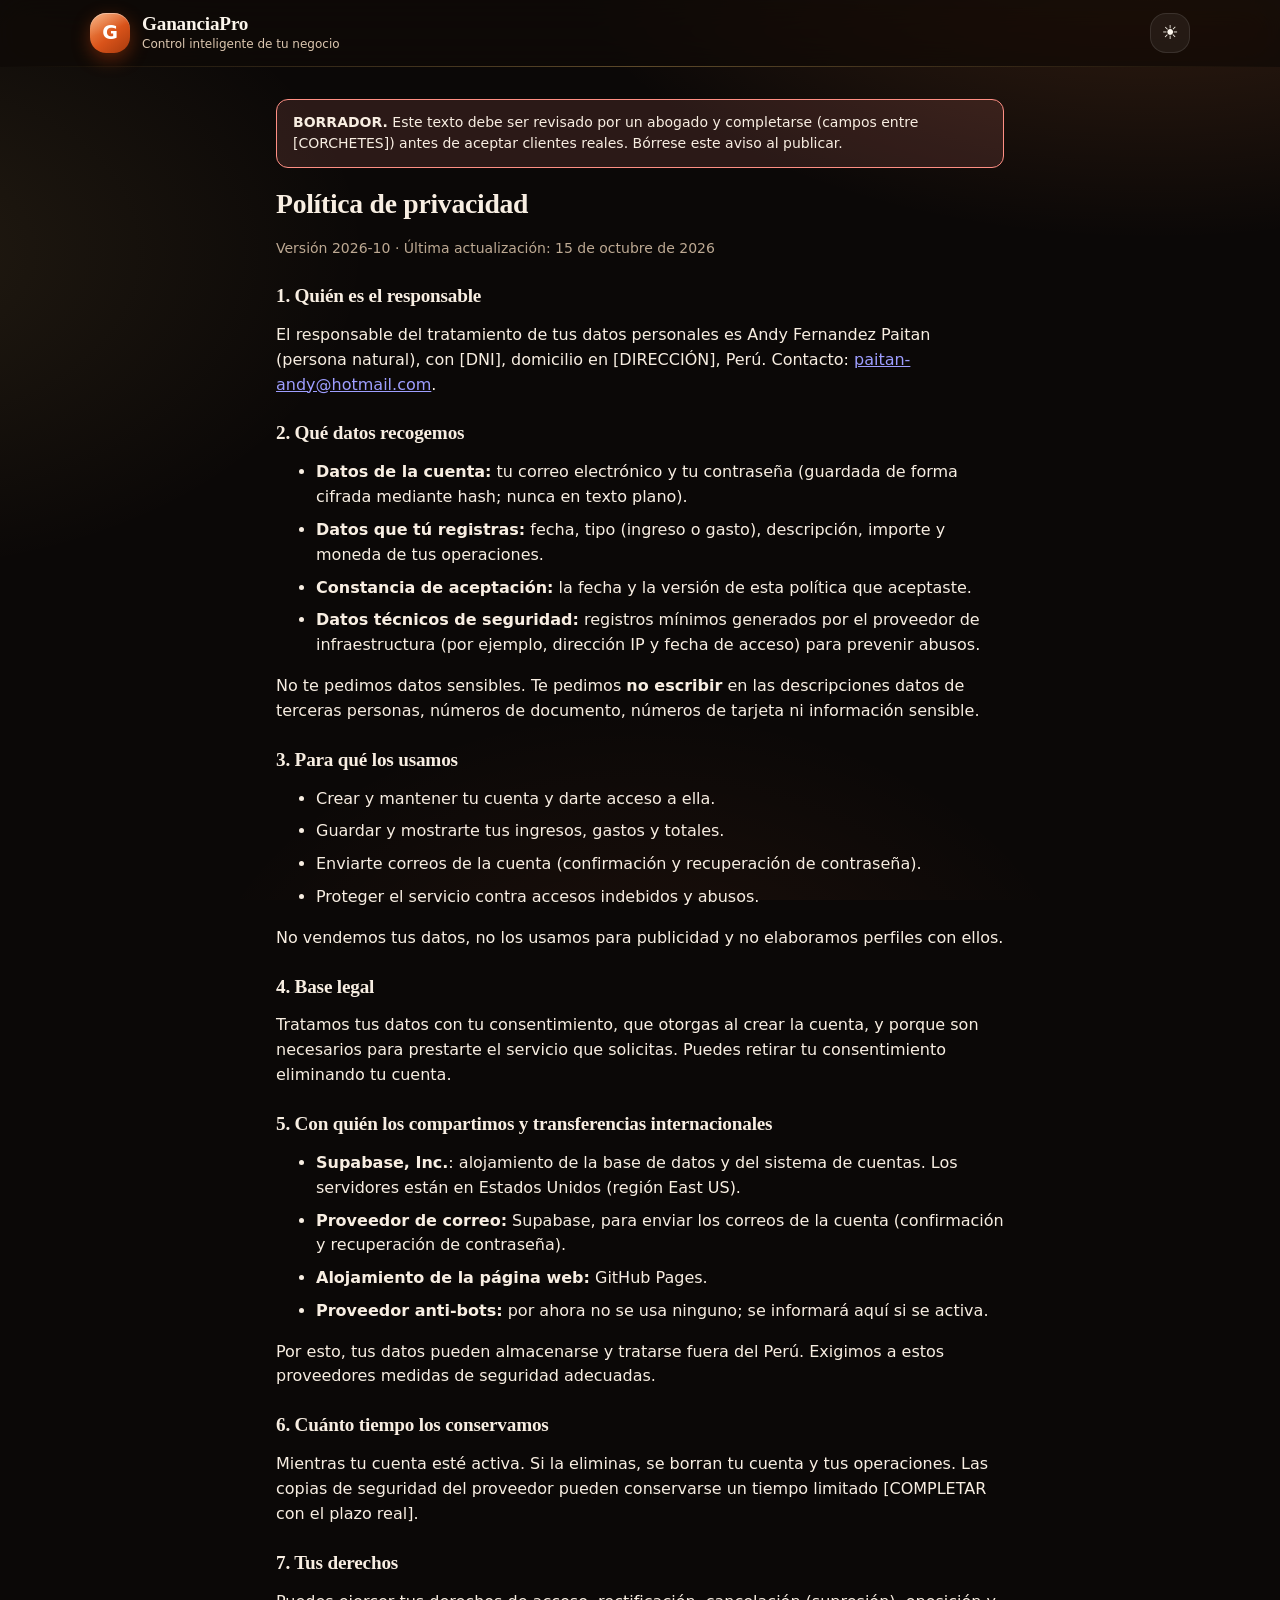
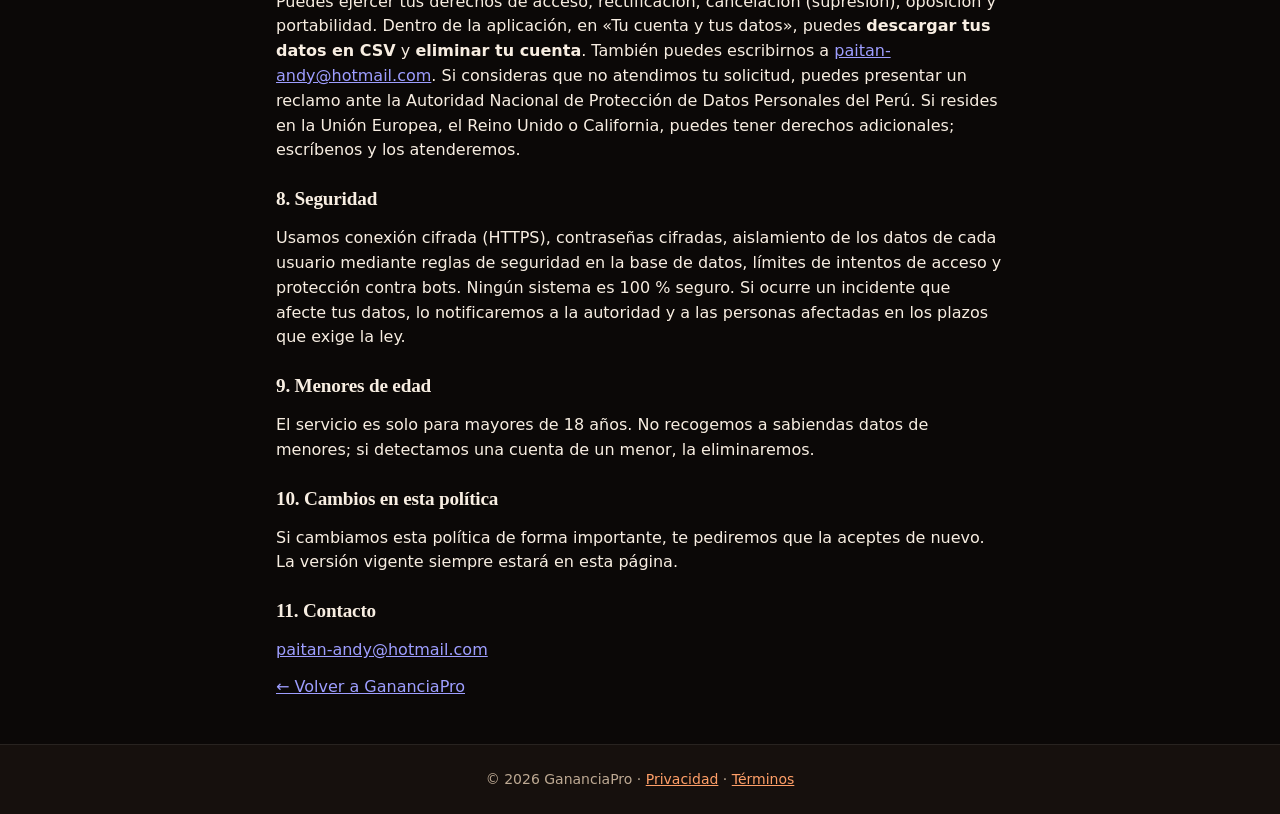
==== commit 558c55a7: "Textos legales: responsable y correo de contacto Co-Authored-By: Claude Sonnet 5.5 <noreply@anthropi" ====
--- a/privacidad.html
+++ b/privacidad.html
@@ -2,7 +2,7 @@
 <html lang="es">
 <head>
     <meta charset="UTF-8">
-    <meta http-equiv="Content-Security-Policy" content="default-src 'self'; script-src 'self'; style-src 'self' 'unsafe-inline'; img-src 'self' data:; font-src 'self'; connect-src 'self' https://ckipjthrubmhvwphkhyf.supabase.co; object-src 'none'; base-uri 'self'; form-action 'self'; frame-src 'none'">
+    <meta http-equiv="Content-Security-Policy" content="default-src 'self'; script-src 'self'; style-src 'self' 'unsafe-inline'; img-src 'self' data: blob: https://ckipjthrubmhvwphkhyf.supabase.co; font-src 'self'; connect-src 'self' https://ckipjthrubmhvwphkhyf.supabase.co; object-src 'none'; base-uri 'self'; form-action 'self'; frame-src 'none'">
     <meta name="referrer" content="strict-origin-when-cross-origin">
     <meta name="viewport" content="width=device-width, initial-scale=1, viewport-fit=cover">
     <meta name="theme-color" content="#0b1020">
@@ -29,7 +29,7 @@
         <p class="nota">Versión 2026-10 · Última actualización: 15 de octubre de 2026</p>
 
         <h2>1. Quién es el responsable</h2>
-        <p>El responsable del tratamiento de tus datos personales es [NOMBRE COMPLETO O RAZÓN SOCIAL], con [DNI/RUC], domicilio en [DIRECCIÓN], Perú. Contacto: [CORREO DE CONTACTO].</p>
+        <p>El responsable del tratamiento de tus datos personales es Andy Fernandez Paitan (persona natural), con [DNI], domicilio en [DIRECCIÓN], Perú. Contacto: <a href="mailto:paitan-andy@hotmail.com">paitan-andy@hotmail.com</a>.</p>
 
         <h2>2. Qué datos recogemos</h2>
         <ul>
@@ -55,9 +55,9 @@
         <h2>5. Con quién los compartimos y transferencias internacionales</h2>
         <ul>
             <li><strong>Supabase, Inc.</strong>: alojamiento de la base de datos y del sistema de cuentas. Los servidores están en Estados Unidos (región East US).</li>
-            <li><strong>Proveedor de correo:</strong> [COMPLETAR cuando se configure], para enviar los correos de la cuenta.</li>
-            <li><strong>Alojamiento de la página web:</strong> [COMPLETAR: por ejemplo, GitHub Pages].</li>
-            <li><strong>Proveedor anti-bots:</strong> [COMPLETAR cuando se active el captcha].</li>
+            <li><strong>Proveedor de correo:</strong> Supabase, para enviar los correos de la cuenta (confirmación y recuperación de contraseña).</li>
+            <li><strong>Alojamiento de la página web:</strong> GitHub Pages.</li>
+            <li><strong>Proveedor anti-bots:</strong> por ahora no se usa ninguno; se informará aquí si se activa.</li>
         </ul>
         <p>Por esto, tus datos pueden almacenarse y tratarse fuera del Perú. Exigimos a estos proveedores medidas de seguridad adecuadas.</p>
 
@@ -65,7 +65,7 @@
         <p>Mientras tu cuenta esté activa. Si la eliminas, se borran tu cuenta y tus operaciones. Las copias de seguridad del proveedor pueden conservarse un tiempo limitado [COMPLETAR con el plazo real].</p>
 
         <h2>7. Tus derechos</h2>
-        <p>Puedes ejercer tus derechos de acceso, rectificación, cancelación (supresión), oposición y portabilidad. Dentro de la aplicación, en «Tu cuenta y tus datos», puedes <strong>descargar tus datos en CSV</strong> y <strong>eliminar tu cuenta</strong>. También puedes escribirnos a [CORREO DE CONTACTO]. Si consideras que no atendimos tu solicitud, puedes presentar un reclamo ante la Autoridad Nacional de Protección de Datos Personales del Perú. Si resides en la Unión Europea, el Reino Unido o California, puedes tener derechos adicionales; escríbenos y los atenderemos.</p>
+        <p>Puedes ejercer tus derechos de acceso, rectificación, cancelación (supresión), oposición y portabilidad. Dentro de la aplicación, en «Tu cuenta y tus datos», puedes <strong>descargar tus datos en CSV</strong> y <strong>eliminar tu cuenta</strong>. También puedes escribirnos a <a href="mailto:paitan-andy@hotmail.com">paitan-andy@hotmail.com</a>. Si consideras que no atendimos tu solicitud, puedes presentar un reclamo ante la Autoridad Nacional de Protección de Datos Personales del Perú. Si resides en la Unión Europea, el Reino Unido o California, puedes tener derechos adicionales; escríbenos y los atenderemos.</p>
 
         <h2>8. Seguridad</h2>
         <p>Usamos conexión cifrada (HTTPS), contraseñas cifradas, aislamiento de los datos de cada usuario mediante reglas de seguridad en la base de datos, límites de intentos de acceso y protección contra bots. Ningún sistema es 100 % seguro. Si ocurre un incidente que afecte tus datos, lo notificaremos a la autoridad y a las personas afectadas en los plazos que exige la ley.</p>
@@ -77,7 +77,7 @@
         <p>Si cambiamos esta política de forma importante, te pediremos que la aceptes de nuevo. La versión vigente siempre estará en esta página.</p>
 
         <h2>11. Contacto</h2>
-        <p>[CORREO DE CONTACTO]</p>
+        <p><a href="mailto:paitan-andy@hotmail.com">paitan-andy@hotmail.com</a></p>
 
         <p><a href="index.html">&larr; Volver a GananciaPro</a></p>
     </main>
--- a/css/styles.css
+++ b/css/styles.css
@@ -2724,3 +2724,844 @@
 .portada[id] {
     scroll-margin-top: 84px;
 }
+
+
+/* ==========================================================================
+   20. ALMACÉN: productos agrupados por nombre (se despliegan por talla/color)
+   ========================================================================== */
+.lista-productos li.grupo-producto {
+    display: block;
+    padding: 0;
+    grid-template-columns: none;
+}
+
+.lista-productos li.grupo-producto[data-estado]::before {
+    content: "";
+    position: absolute;
+    inset: 0 auto 0 0;
+    width: 6px;
+    background: var(--ok);
+}
+
+.lista-productos li.grupo-producto[data-estado="poco"]::before {
+    background: var(--aviso, #d99a1f);
+}
+
+.lista-productos li.grupo-producto[data-estado="agotado"]::before {
+    background: var(--mal);
+}
+
+.grupo-cabecera {
+    display: grid;
+    grid-template-columns: minmax(0, 1fr) auto auto;
+    align-items: center;
+    gap: var(--sp-4);
+    width: 100%;
+    min-height: 64px;
+    margin: 0;
+    padding: var(--sp-4) var(--sp-4) var(--sp-4) calc(var(--sp-4) + 6px);
+    border: 0;
+    border-radius: 0;
+    background: transparent;
+    color: var(--texto);
+    font: inherit;
+    text-align: left;
+    box-shadow: none;
+    cursor: pointer;
+}
+
+.grupo-cabecera:hover {
+    background: var(--surface-2);
+    transform: none;
+    box-shadow: none;
+}
+
+.grupo-cabecera:focus-visible {
+    outline: 3px solid var(--anillo);
+    outline-offset: -3px;
+}
+
+.grupo-textos {
+    display: grid;
+    gap: 2px;
+    min-width: 0;
+}
+
+.grupo-textos strong {
+    font-size: 1.1rem;
+    letter-spacing: -0.01em;
+}
+
+.grupo-textos span {
+    color: var(--texto-suave);
+    font-size: 0.92rem;
+}
+
+.lista-productos li .grupo-cabecera .estado-stock {
+    grid-area: auto;
+    display: grid;
+    justify-items: center;
+    min-width: 76px;
+    padding: 6px 12px;
+    border-radius: var(--radio-sm);
+    line-height: 1.1;
+}
+
+.grupo-flecha {
+    width: 10px;
+    height: 10px;
+    margin-right: 4px;
+    border-right: 2px solid var(--texto-suave);
+    border-bottom: 2px solid var(--texto-suave);
+    transform: rotate(45deg);
+    transition: transform 0.25s cubic-bezier(0.22, 1, 0.36, 1);
+}
+
+.grupo-cabecera[aria-expanded="true"] .grupo-flecha {
+    transform: rotate(-135deg);
+}
+
+.variantes {
+    list-style: none;
+    margin: 0;
+    padding: 0 var(--sp-3) var(--sp-3) calc(var(--sp-4) + 6px);
+    display: grid;
+    gap: var(--sp-2);
+    border-top: 1px dashed var(--borde);
+    padding-top: var(--sp-3);
+}
+
+.variantes[hidden] {
+    display: none;
+}
+
+.variantes > li {
+    background: var(--surface-2);
+    box-shadow: none;
+    padding: var(--sp-3) var(--sp-3) var(--sp-3) calc(var(--sp-3) + 5px);
+}
+
+.variantes > li[data-estado="agotado"] {
+    background: var(--mal-fondo);
+}
+
+.variantes > li[data-estado]::before {
+    width: 5px;
+}
+
+@media (prefers-reduced-motion: reduce) {
+    .grupo-flecha {
+        transition: none;
+    }
+}
+
+
+/* ==========================================================================
+   21. FORMULARIO DE ROPA: varias tallas con cantidad
+   ========================================================================== */
+.filas-tallas {
+    display: grid;
+    gap: var(--sp-2);
+}
+
+.fila-talla {
+    display: grid;
+    grid-template-columns: minmax(0, 1fr) minmax(0, 1fr) auto;
+    gap: var(--sp-2);
+    align-items: center;
+}
+
+.atajos-tallas {
+    display: flex;
+    flex-wrap: wrap;
+    gap: var(--sp-2);
+    margin-top: var(--sp-2);
+}
+
+.campo[hidden] {
+    display: none;
+}
+
+.select-chico {
+    min-height: 36px;
+    padding: 4px 8px;
+    border: 1px solid var(--borde);
+    border-radius: var(--radio-sm, 8px);
+    background: var(--superficie, transparent);
+    color: inherit;
+    font: inherit;
+}
+
+.fila-talla input {
+    min-height: 40px;
+    padding: 6px 10px;
+}
+
+dialog {
+    max-height: calc(100dvh - 32px);
+    overflow-y: auto;
+}
+
+
+/* Categorías para elegir con un toque */
+.chips-elegir {
+    display: flex;
+    flex-wrap: wrap;
+    gap: var(--sp-2);
+    margin-top: var(--sp-2);
+}
+
+.chip-elegir {
+    margin: 0;
+    min-height: 36px;
+    padding: 4px 14px;
+    border: 1px solid transparent;
+    cursor: pointer;
+    font: inherit;
+    font-size: 0.9rem;
+    font-weight: 600;
+    transition: transform 0.2s cubic-bezier(0.34, 1.56, 0.64, 1), border-color 0.2s ease;
+}
+
+.chip-elegir:hover {
+    transform: translateY(-1px);
+    border-color: currentColor;
+}
+
+.chip-elegir:active {
+    transform: scale(0.96);
+}
+
+@media (prefers-reduced-motion: reduce) {
+    .chip-elegir {
+        transition: none;
+    }
+}
+
+
+/* ==========================================================================
+   22. FOTOS DE REFERENCIA
+   ========================================================================== */
+.foto-editor {
+    display: flex;
+    align-items: center;
+    gap: var(--sp-3);
+    flex-wrap: wrap;
+}
+
+.foto-editor img {
+    width: 88px;
+    height: 88px;
+    object-fit: cover;
+    border-radius: var(--radio);
+    border: 1px solid var(--borde);
+    background: var(--surface-2);
+}
+
+.foto-editor img[hidden] {
+    display: none;
+}
+
+.foto-controles {
+    display: grid;
+    gap: var(--sp-2);
+    justify-items: start;
+}
+
+.miniatura {
+    width: 56px;
+    height: 56px;
+    padding: 0;
+    margin: 0;
+    flex: none;
+    overflow: hidden;
+    border: 1px solid var(--borde);
+    border-radius: var(--radio-sm);
+    background: var(--surface-2);
+    cursor: zoom-in;
+    display: block;
+    grid-row: span 2;
+}
+
+span.miniatura {
+    cursor: inherit;
+}
+
+.miniatura img {
+    width: 100%;
+    height: 100%;
+    object-fit: cover;
+    display: block;
+}
+
+button.miniatura:hover {
+    transform: none;
+    box-shadow: var(--sombra);
+}
+
+button.miniatura:focus-visible {
+    outline: 3px solid var(--anillo);
+    outline-offset: 2px;
+}
+
+.prod-info.con-foto,
+.grupo-textos.con-foto {
+    grid-template-columns: auto minmax(0, 1fr);
+    column-gap: var(--sp-3);
+    align-items: center;
+}
+
+.prod-info.con-foto > strong,
+.grupo-textos.con-foto > strong {
+    align-self: end;
+}
+
+.prod-info.con-foto > span:not(.miniatura),
+.grupo-textos.con-foto > span:not(.miniatura) {
+    align-self: start;
+}
+
+.dlg-foto {
+    width: min(560px, calc(100% - var(--sp-8)));
+    padding: var(--sp-4);
+    text-align: center;
+}
+
+.dlg-foto img {
+    display: block;
+    width: 100%;
+    max-height: 70vh;
+    object-fit: contain;
+    border-radius: var(--radio);
+    background: var(--surface-2);
+}
+
+.dlg-foto .acciones {
+    margin-top: var(--sp-3);
+    justify-content: center;
+}
+
+
+/* ==========================================================================
+   23. OSCURO PREMIUM
+   Fondo profundo con brillos cálidos, tarjetas con borde de luz, iconos y
+   gráficos con degradado. Es el aspecto por defecto; el botón de tema vuelve al claro.
+   ========================================================================== */
+
+/* --- Iconos y anillo de los indicadores (ambos temas) --- */
+.kpi {
+    position: relative;
+}
+
+.kpi-ico {
+    display: grid;
+    place-items: center;
+    width: 38px;
+    height: 38px;
+    margin-bottom: var(--sp-3);
+    border-radius: 12px;
+    color: var(--acento);
+    background: var(--surface-2);
+}
+
+.kpi-ico svg {
+    width: 20px;
+    height: 20px;
+}
+
+.kpi-ing .kpi-ico { color: var(--ok); background: var(--ok-fondo); }
+.kpi-gas .kpi-ico { color: var(--mal); background: var(--mal-fondo); }
+.kpi-gan .kpi-ico { color: var(--aviso, #d99a1f); background: var(--aviso-fondo, #fbf0d4); }
+.kpi-ops .kpi-ico { color: var(--info); background: var(--info-fondo); }
+
+.kpi-anillo {
+    position: absolute;
+    top: 16px;
+    right: 16px;
+    width: 46px;
+    height: 46px;
+    transform: rotate(-90deg);
+}
+
+.kpi-anillo circle {
+    fill: none;
+    stroke-width: 4;
+}
+
+.anillo-pista {
+    stroke: var(--borde);
+}
+
+.anillo-valor {
+    stroke: var(--ok);
+    stroke-linecap: round;
+    stroke-dasharray: 100;
+    stroke-dashoffset: calc(100 - var(--pct, 0));
+    transition: stroke-dashoffset 0.9s cubic-bezier(0.22, 1, 0.36, 1);
+}
+
+/* --- Gráfico: degradados bajo las líneas (ambos temas) --- */
+.grafico .area-ing,
+.grafico .area-gas {
+    opacity: 1;
+}
+
+.grafico .area-ing { fill: url(#gradIng); }
+.grafico .area-gas { fill: url(#gradGas); }
+.parada-ing { stop-color: var(--ok); }
+.parada-gas { stop-color: var(--mal); }
+
+@media (prefers-reduced-motion: reduce) {
+    .anillo-valor { transition: none; }
+}
+
+/* --- Paleta oscura premium --- */
+:root[data-theme="dark"] {
+    --bg: #0b0807;
+    --surface: #16100d;
+    --surface-2: #1d1612;
+    --texto: #f8eee2;
+    --texto-suave: #bda993;
+    --borde: rgba(255, 255, 255, 0.08);
+    --borde-fuerte: rgba(255, 255, 255, 0.16);
+    --acento: #ff9f68;
+    --acento-hover: #ffb98c;
+    --oro: #f2c46d;
+    --ok: #6fe0a0;
+    --ok-fondo: rgba(111, 224, 160, 0.13);
+    --mal: #ff8f84;
+    --mal-fondo: rgba(255, 143, 132, 0.13);
+    --aviso: #f7c35a;
+    --aviso-fondo: rgba(247, 195, 90, 0.14);
+    --cab-fondo: rgba(14, 10, 8, 0.72);
+    --sombra-sm: 0 1px 2px rgba(0, 0, 0, 0.5);
+    --sombra: 0 1px 0 rgba(255, 255, 255, 0.05) inset, 0 16px 36px rgba(0, 0, 0, 0.5);
+    --sombra-lg: 0 1px 0 rgba(255, 255, 255, 0.07) inset, 0 28px 60px rgba(0, 0, 0, 0.6);
+}
+
+:root[data-theme="dark"] body {
+    background:
+        radial-gradient(1000px 560px at 90% -12%, rgba(255, 140, 70, 0.20), transparent 62%),
+        radial-gradient(800px 520px at -10% 28%, rgba(242, 196, 109, 0.10), transparent 62%),
+        radial-gradient(700px 500px at 50% 115%, rgba(255, 120, 60, 0.08), transparent 65%),
+        var(--bg);
+    background-attachment: fixed;
+}
+
+:root[data-theme="dark"] .encabezado {
+    background: var(--cab-fondo);
+    border-bottom: 1px solid transparent;
+    border-image: linear-gradient(90deg, transparent, rgba(242, 196, 109, 0.35), transparent) 1;
+    -webkit-backdrop-filter: saturate(180%) blur(18px);
+    backdrop-filter: saturate(180%) blur(18px);
+}
+
+/* Tarjetas con borde de luz */
+:root[data-theme="dark"] .tarjeta,
+:root[data-theme="dark"] .bienvenida,
+:root[data-theme="dark"] .kpi,
+:root[data-theme="dark"] .tablero-tarjeta,
+:root[data-theme="dark"] .operaciones,
+:root[data-theme="dark"] .historial,
+:root[data-theme="dark"] .almacen-hist,
+:root[data-theme="dark"] .acceso-tarjeta,
+:root[data-theme="dark"] .caja-precio,
+:root[data-theme="dark"] .tarjeta-portada,
+:root[data-theme="dark"] .pasos-portada li,
+:root[data-theme="dark"] .lista-productos li,
+:root[data-theme="dark"] .faq details,
+:root[data-theme="dark"] dialog {
+    background:
+        linear-gradient(160deg, rgba(255, 255, 255, 0.055), rgba(255, 255, 255, 0.012) 55%),
+        var(--surface);
+    border-color: var(--borde);
+    box-shadow: var(--sombra);
+}
+
+:root[data-theme="dark"] .kpi,
+:root[data-theme="dark"] .tablero-tarjeta,
+:root[data-theme="dark"] .tarjeta {
+    transition: transform 0.3s cubic-bezier(0.22, 1, 0.36, 1), box-shadow 0.3s ease, border-color 0.3s ease;
+}
+
+:root[data-theme="dark"] .kpi:hover,
+:root[data-theme="dark"] .tablero-tarjeta:hover,
+:root[data-theme="dark"] .tarjeta:hover {
+    transform: translateY(-3px);
+    border-color: rgba(242, 196, 109, 0.28);
+    box-shadow: var(--sombra-lg), 0 0 36px rgba(255, 140, 70, 0.10);
+}
+
+/* La tarjeta de ganancia y los productos conservan su carácter */
+:root[data-theme="dark"] .tarjeta-balance {
+    background:
+        radial-gradient(520px 260px at 100% 0%, rgba(255, 190, 120, 0.35), transparent 60%),
+        linear-gradient(135deg, #b8470f, #7a2a08);
+    border-color: rgba(255, 190, 120, 0.3);
+    box-shadow: 0 24px 60px rgba(184, 71, 15, 0.35), 0 1px 0 rgba(255, 255, 255, 0.18) inset;
+}
+
+:root[data-theme="dark"] .lista-productos li.grupo-producto,
+:root[data-theme="dark"] .variantes > li {
+    background:
+        linear-gradient(160deg, rgba(255, 255, 255, 0.05), rgba(255, 255, 255, 0.01) 60%),
+        var(--surface);
+}
+
+:root[data-theme="dark"] .variantes > li {
+    background: rgba(255, 255, 255, 0.035);
+}
+
+:root[data-theme="dark"] .lista-productos li[data-estado="agotado"],
+:root[data-theme="dark"] .variantes > li[data-estado="agotado"] {
+    background:
+        linear-gradient(160deg, rgba(255, 143, 132, 0.14), rgba(255, 143, 132, 0.04) 60%),
+        var(--surface);
+}
+
+/* Cifras con degradado cálido */
+:root[data-theme="dark"] .kpi-valor,
+:root[data-theme="dark"] .precio-grande {
+    background: linear-gradient(180deg, #fff6e8 20%, #f2c46d 130%);
+    -webkit-background-clip: text;
+    background-clip: text;
+    color: transparent;
+}
+
+/* Botones principales con brillo */
+:root[data-theme="dark"] button:not(.btn-secundario):not(.btn-tema):not(.btn-salir):not(.btn-google):not(.btn-peligro):not(.btn-enlace):not(.chip-elegir):not(.grupo-cabecera):not(.miniatura):not(.seg-btn):not([role="tab"]),
+:root[data-theme="dark"] .btn-cta {
+    background: linear-gradient(135deg, #ffb27c 0%, #f2793c 100%);
+    color: #2a1208;
+    border-color: transparent;
+    box-shadow: 0 10px 28px rgba(242, 121, 60, 0.35), 0 1px 0 rgba(255, 255, 255, 0.35) inset;
+}
+
+:root[data-theme="dark"] .btn-cta:hover,
+:root[data-theme="dark"] button:not(.btn-secundario):not(.btn-tema):not(.btn-salir):not(.btn-google):not(.btn-peligro):not(.btn-enlace):not(.chip-elegir):not(.grupo-cabecera):not(.miniatura):not(.seg-btn):not([role="tab"]):hover {
+    background: linear-gradient(135deg, #ffc197 0%, #ff8a4c 100%);
+    box-shadow: 0 14px 34px rgba(242, 121, 60, 0.45), 0 1px 0 rgba(255, 255, 255, 0.4) inset;
+}
+
+:root[data-theme="dark"] .prod-acciones .btn-mover {
+    background: linear-gradient(135deg, #ffb27c, #f2793c);
+    color: #2a1208;
+    border-color: transparent;
+}
+
+/* Pestañas como píldoras */
+:root[data-theme="dark"] .nav-app {
+    border-bottom: 0;
+    gap: var(--sp-2);
+}
+
+:root[data-theme="dark"] .nav-app button {
+    border-radius: 999px;
+    border: 1px solid transparent;
+    padding-inline: 18px;
+    transition: background-color 0.25s ease, color 0.25s ease, border-color 0.25s ease;
+}
+
+:root[data-theme="dark"] .nav-app button[aria-selected="true"] {
+    background: linear-gradient(135deg, rgba(255, 159, 104, 0.22), rgba(242, 196, 109, 0.12));
+    border-color: rgba(255, 159, 104, 0.4);
+    color: var(--acento-hover);
+    box-shadow: 0 0 24px rgba(255, 140, 70, 0.18);
+}
+
+:root[data-theme="dark"] .nav-app button[aria-selected="true"]::after {
+    display: none;
+}
+
+/* Gráfico con brillo */
+:root[data-theme="dark"] .grafico .linea {
+    filter: drop-shadow(0 0 5px currentColor);
+}
+
+:root[data-theme="dark"] .grafico .linea-ing { stroke: var(--ok); color: var(--ok); }
+:root[data-theme="dark"] .grafico .linea-gas { stroke: var(--mal); color: var(--mal); }
+
+:root[data-theme="dark"] .grafico .eje {
+    stroke-dasharray: 2 5;
+}
+
+:root[data-theme="dark"] .punto-ing { box-shadow: 0 0 8px var(--ok); }
+:root[data-theme="dark"] .punto-gas { box-shadow: 0 0 8px var(--mal); }
+
+:root[data-theme="dark"] .barras .relleno {
+    background: linear-gradient(90deg, var(--acento), var(--oro));
+    box-shadow: 0 0 12px rgba(255, 159, 104, 0.45);
+}
+
+:root[data-theme="dark"] .barras[data-tipo="gasto"] .relleno {
+    background: linear-gradient(90deg, #ff7a6e, #ffb08a);
+    box-shadow: 0 0 12px rgba(255, 143, 132, 0.45);
+}
+
+:root[data-theme="dark"] .barras[data-tipo="ingreso"] .relleno {
+    background: linear-gradient(90deg, #4fd18a, #b6f0a0);
+    box-shadow: 0 0 12px rgba(111, 224, 160, 0.4);
+}
+
+:root[data-theme="dark"] .barras .pista {
+    background: rgba(255, 255, 255, 0.07);
+}
+
+:root[data-theme="dark"] .anillo-valor {
+    stroke: var(--oro);
+    filter: drop-shadow(0 0 4px rgba(242, 196, 109, 0.7));
+}
+
+/* Portada */
+:root[data-theme="dark"] .hero-fondo .mancha {
+    opacity: 0.5;
+}
+
+:root[data-theme="dark"] .portada-titulo {
+    background: linear-gradient(180deg, #fff6e8 30%, #f4c98a 120%);
+    -webkit-background-clip: text;
+    background-clip: text;
+    color: transparent;
+}
+
+:root[data-theme="dark"] .portada-titulo .resaltado {
+    background: linear-gradient(90deg, #ff9f68, #f2c46d);
+    -webkit-background-clip: text;
+    background-clip: text;
+    color: transparent;
+}
+
+:root[data-theme="dark"] .icono-portada,
+:root[data-theme="dark"] .kpi-ico {
+    box-shadow: 0 0 22px rgba(255, 159, 104, 0.18);
+}
+
+.tablero-grid {
+    grid-template-columns: repeat(auto-fit, minmax(min(100%, 420px), 1fr));
+}
+
+/* Botón de idioma (junto al de tema) */
+.btn-idioma {
+    font-size: var(--fs-xs);
+    font-weight: 700;
+    letter-spacing: 0.04em;
+}
+
+/* Móvil estrecho: el botón de idioma no debe causar desborde en la portada */
+@media (max-width: 480px) {
+    .encabezado .btn-tema {
+        width: 36px;
+        height: 36px;
+    }
+
+    .nav-portada {
+        margin-right: var(--sp-1);
+    }
+
+    .encabezado .marca p {
+        display: none;
+    }
+}
+
+@media (max-width: 360px) {
+    .encabezado {
+        gap: var(--sp-2);
+        padding-inline: var(--sp-3);
+    }
+
+    .nav-portada .btn-chico {
+        padding-inline: 10px;
+        font-size: var(--fs-xs);
+    }
+
+    .encabezado .btn-tema {
+        width: 34px;
+        height: 34px;
+    }
+}
+
+/* ===== Gráfico del Panel: barras por día, ganancia acumulada y detalle ===== */
+.graf-cabecera {
+    display: flex;
+    flex-wrap: wrap;
+    align-items: center;
+    justify-content: space-between;
+    gap: var(--sp-2) var(--sp-4);
+    margin-bottom: var(--sp-2);
+}
+
+.graf-cabecera h3 {
+    margin: 0;
+}
+
+.graf-controles {
+    display: flex;
+    flex-wrap: wrap;
+    gap: var(--sp-2);
+}
+
+.segmento {
+    display: inline-flex;
+    padding: 3px;
+    gap: 2px;
+    border: 1px solid var(--borde);
+    border-radius: 999px;
+    background: var(--surface-2);
+}
+
+.segmento button {
+    margin: 0;
+    min-height: 32px;
+    padding: 4px 14px;
+    border: 0;
+    border-radius: 999px;
+    background: transparent;
+    color: var(--texto-suave);
+    font-size: var(--fs-xs);
+    font-weight: 600;
+    box-shadow: none;
+    transition: background-color 0.2s ease, color 0.2s ease;
+}
+
+.segmento button[aria-pressed="true"] {
+    background: var(--surface);
+    color: var(--texto);
+    box-shadow: var(--sombra-sm);
+}
+
+.leyenda {
+    display: flex;
+    flex-wrap: wrap;
+    gap: var(--sp-1) var(--sp-4);
+}
+
+.leyenda .ley-item {
+    display: inline-flex;
+    align-items: center;
+}
+
+.punto-gan { background: var(--acento); }
+
+.punto-rayas {
+    background-image: repeating-linear-gradient(45deg, transparent 0 2px, rgba(255, 255, 255, 0.55) 2px 3.5px);
+}
+
+.graf-wrap {
+    position: relative;
+}
+
+.graf-tip {
+    position: absolute;
+    z-index: 2;
+    min-width: 168px;
+    padding: var(--sp-2) var(--sp-3);
+    border: 1px solid var(--borde-fuerte);
+    border-radius: var(--radio);
+    background: var(--surface);
+    box-shadow: var(--sombra-lg);
+    font-size: var(--fs-xs);
+    pointer-events: none;
+}
+
+.graf-tip[hidden] {
+    display: none;
+}
+
+.tip-titulo {
+    margin: 0 0 4px;
+    font-weight: 700;
+    text-transform: capitalize;
+}
+
+.tip-fila {
+    display: flex;
+    justify-content: space-between;
+    gap: var(--sp-3);
+    color: var(--texto-suave);
+    font-variant-numeric: tabular-nums;
+}
+
+.tip-fila strong {
+    color: var(--texto);
+}
+
+.tip-fila .punto {
+    margin: 0 6px 0 0;
+}
+
+.grafico .barra-ing { stroke: none; }
+.grafico .barra-rayas { stroke: none; pointer-events: none; }
+.grafico .raya { fill: rgba(255, 255, 255, 0.5); }
+.parada-gan { stop-color: var(--acento); }
+.grafico .linea-gan { stroke: var(--acento); }
+.grafico .area-gan { stroke: none; }
+.grafico .banda-hover { fill: var(--texto); opacity: 0.06; pointer-events: none; }
+.grafico .eje-cero { stroke: var(--borde-fuerte); stroke-dasharray: none; }
+.grafico .punto-final { fill: var(--acento); stroke: var(--surface); stroke-width: 2; }
+.grafico .etiqueta-max { fill: var(--texto); font-size: 11px; font-weight: 700; }
+.grafico .grafico-vacio { font-size: 13px; }
+
+.grafico .barra-grupo.crece path {
+    transform-box: fill-box;
+    transform-origin: bottom;
+    animation: graf-crece 0.55s cubic-bezier(0.22, 1, 0.36, 1) both;
+    animation-delay: calc(var(--i, 0) * 12ms);
+}
+
+@keyframes graf-crece {
+    from { transform: scaleY(0); }
+    to { transform: scaleY(1); }
+}
+
+@media (prefers-reduced-motion: reduce) {
+    .grafico .barra-grupo.crece path { animation: none; }
+}
+
+.solo-lector {
+    position: absolute;
+    width: 1px;
+    height: 1px;
+    margin: -1px;
+    overflow: hidden;
+    clip-path: inset(50%);
+    white-space: nowrap;
+}
+
+.graf-tabla {
+    margin-top: var(--sp-2);
+    font-size: var(--fs-xs);
+    color: var(--texto-suave);
+}
+
+.graf-tabla summary {
+    cursor: pointer;
+    padding: var(--sp-1) 0;
+}
+
+.graf-tabla table {
+    width: 100%;
+    margin-top: var(--sp-2);
+    border-collapse: collapse;
+    font-variant-numeric: tabular-nums;
+}
+
+.graf-tabla th,
+.graf-tabla td {
+    padding: 6px 8px;
+    border-bottom: 1px solid var(--borde);
+    text-align: right;
+}
+
+.graf-tabla th:first-child,
+.graf-tabla td:first-child {
+    text-align: left;
+}
+
+:root[data-theme="dark"] .parada-gan { stop-color: var(--oro); }
+:root[data-theme="dark"] .grafico .linea-gan { stroke: var(--oro); color: var(--oro); }
+:root[data-theme="dark"] .grafico .punto-final { fill: var(--oro); }
+:root[data-theme="dark"] .punto-gan { background: var(--oro); box-shadow: 0 0 8px var(--oro); }
+:root[data-theme="dark"] .segmento { background: rgba(255, 255, 255, 0.04); }
+:root[data-theme="dark"] .segmento button[aria-pressed="true"] { background: rgba(255, 255, 255, 0.1); }
+:root[data-theme="dark"] .graf-tip { background: #1d1712; }
+:root[data-theme="dark"] .grafico .barra-ing { filter: drop-shadow(0 0 4px rgba(74, 222, 158, 0.35)); }
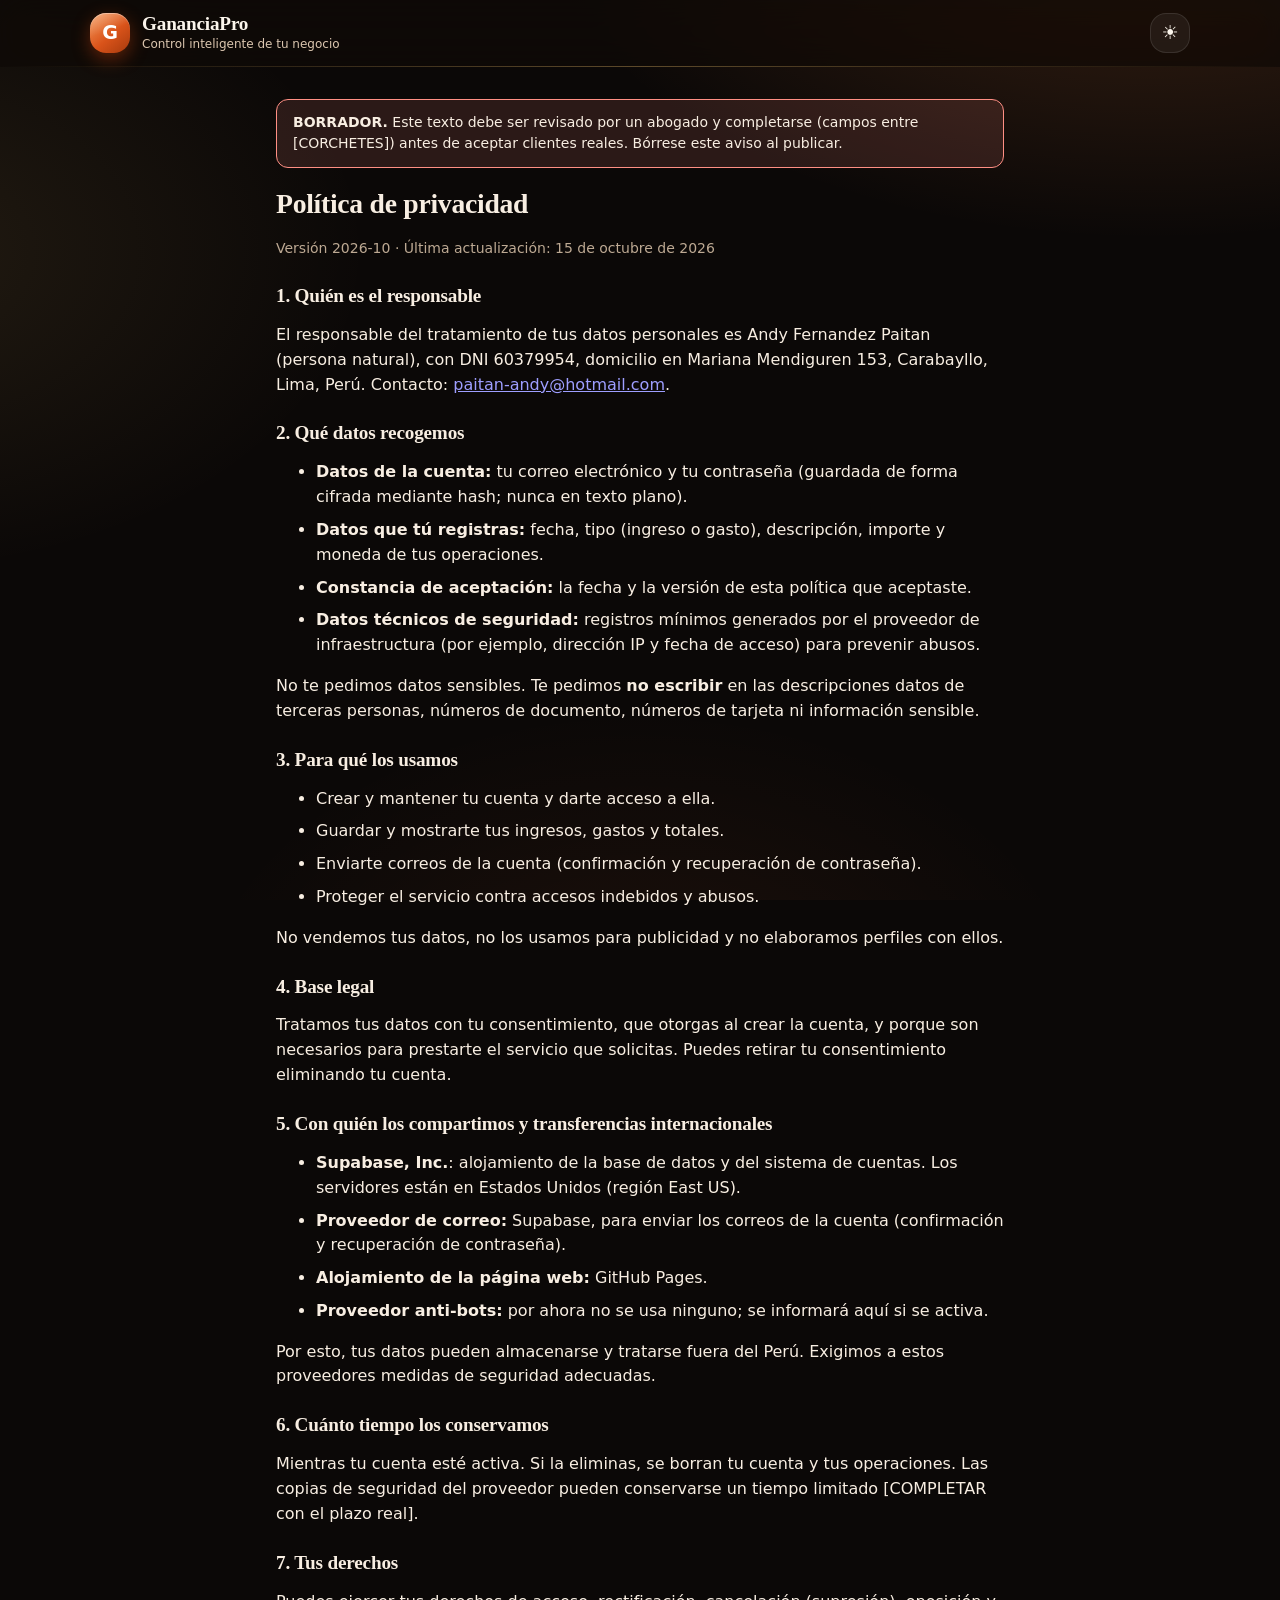
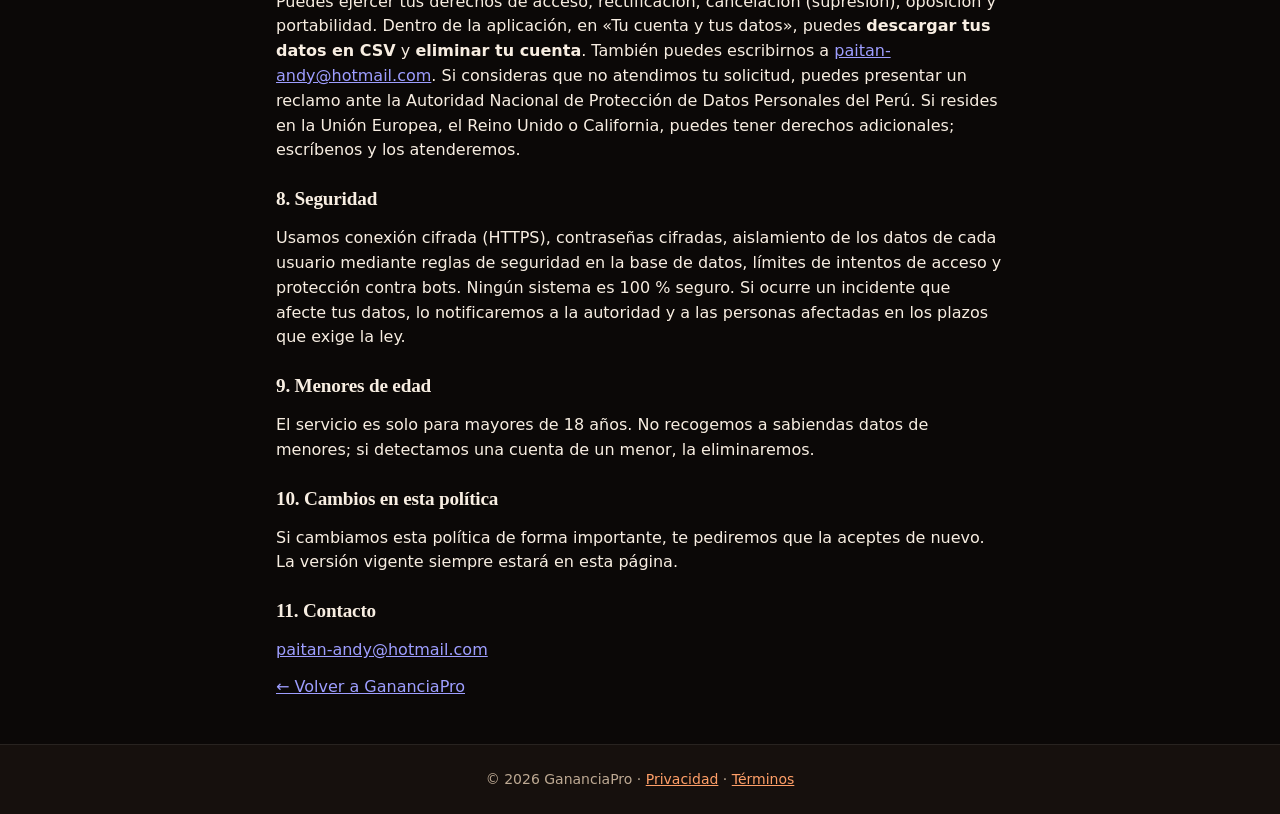
==== commit ae7a553b: "Textos legales: datos del responsable y ciudad Co-Authored-By: Claude Sonnet 5.5 <noreply@anthropic." ====
--- a/privacidad.html
+++ b/privacidad.html
@@ -29,7 +29,7 @@
         <p class="nota">Versión 2026-10 · Última actualización: 15 de octubre de 2026</p>
 
         <h2>1. Quién es el responsable</h2>
-        <p>El responsable del tratamiento de tus datos personales es Andy Fernandez Paitan (persona natural), con [DNI], domicilio en [DIRECCIÓN], Perú. Contacto: <a href="mailto:paitan-andy@hotmail.com">paitan-andy@hotmail.com</a>.</p>
+        <p>El responsable del tratamiento de tus datos personales es Andy Fernandez Paitan (persona natural), con DNI 60379954, domicilio en Mariana Mendiguren 153, Carabayllo, Lima, Perú. Contacto: <a href="mailto:paitan-andy@hotmail.com">paitan-andy@hotmail.com</a>.</p>
 
         <h2>2. Qué datos recogemos</h2>
         <ul>
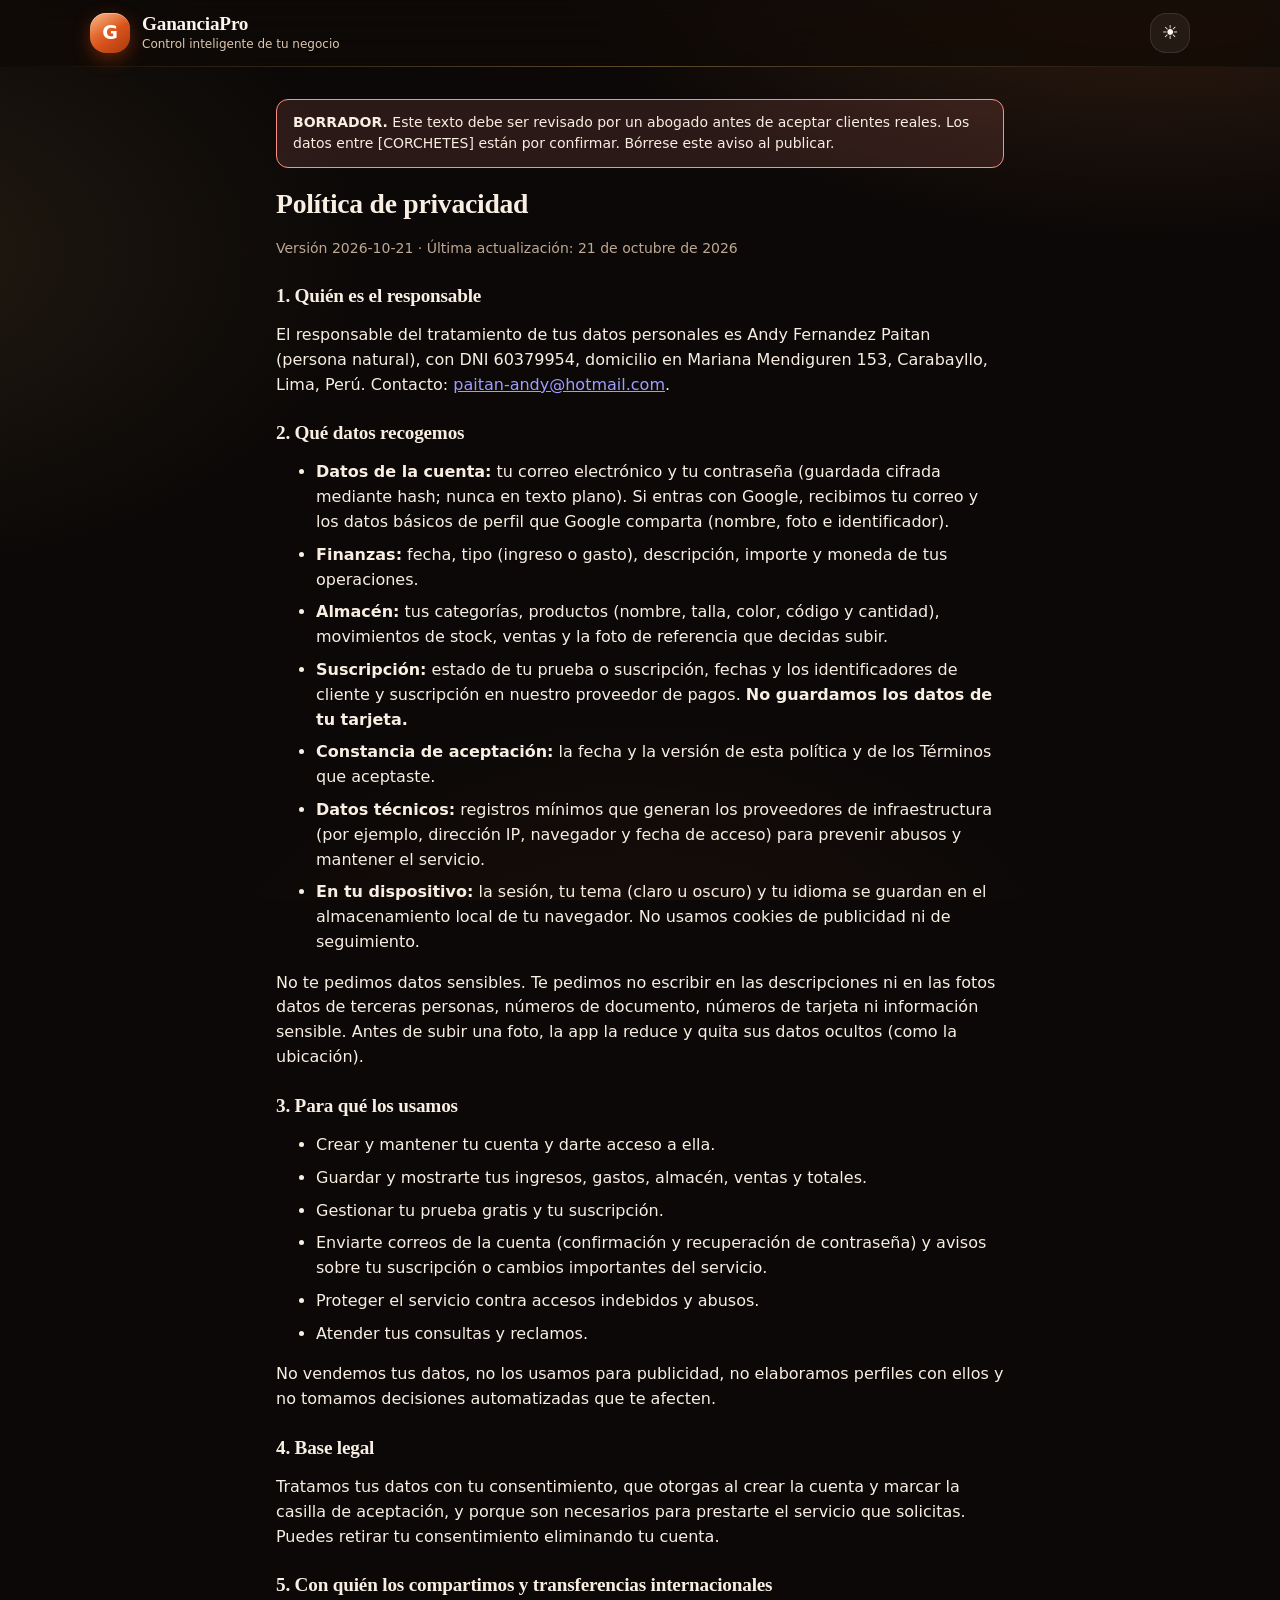
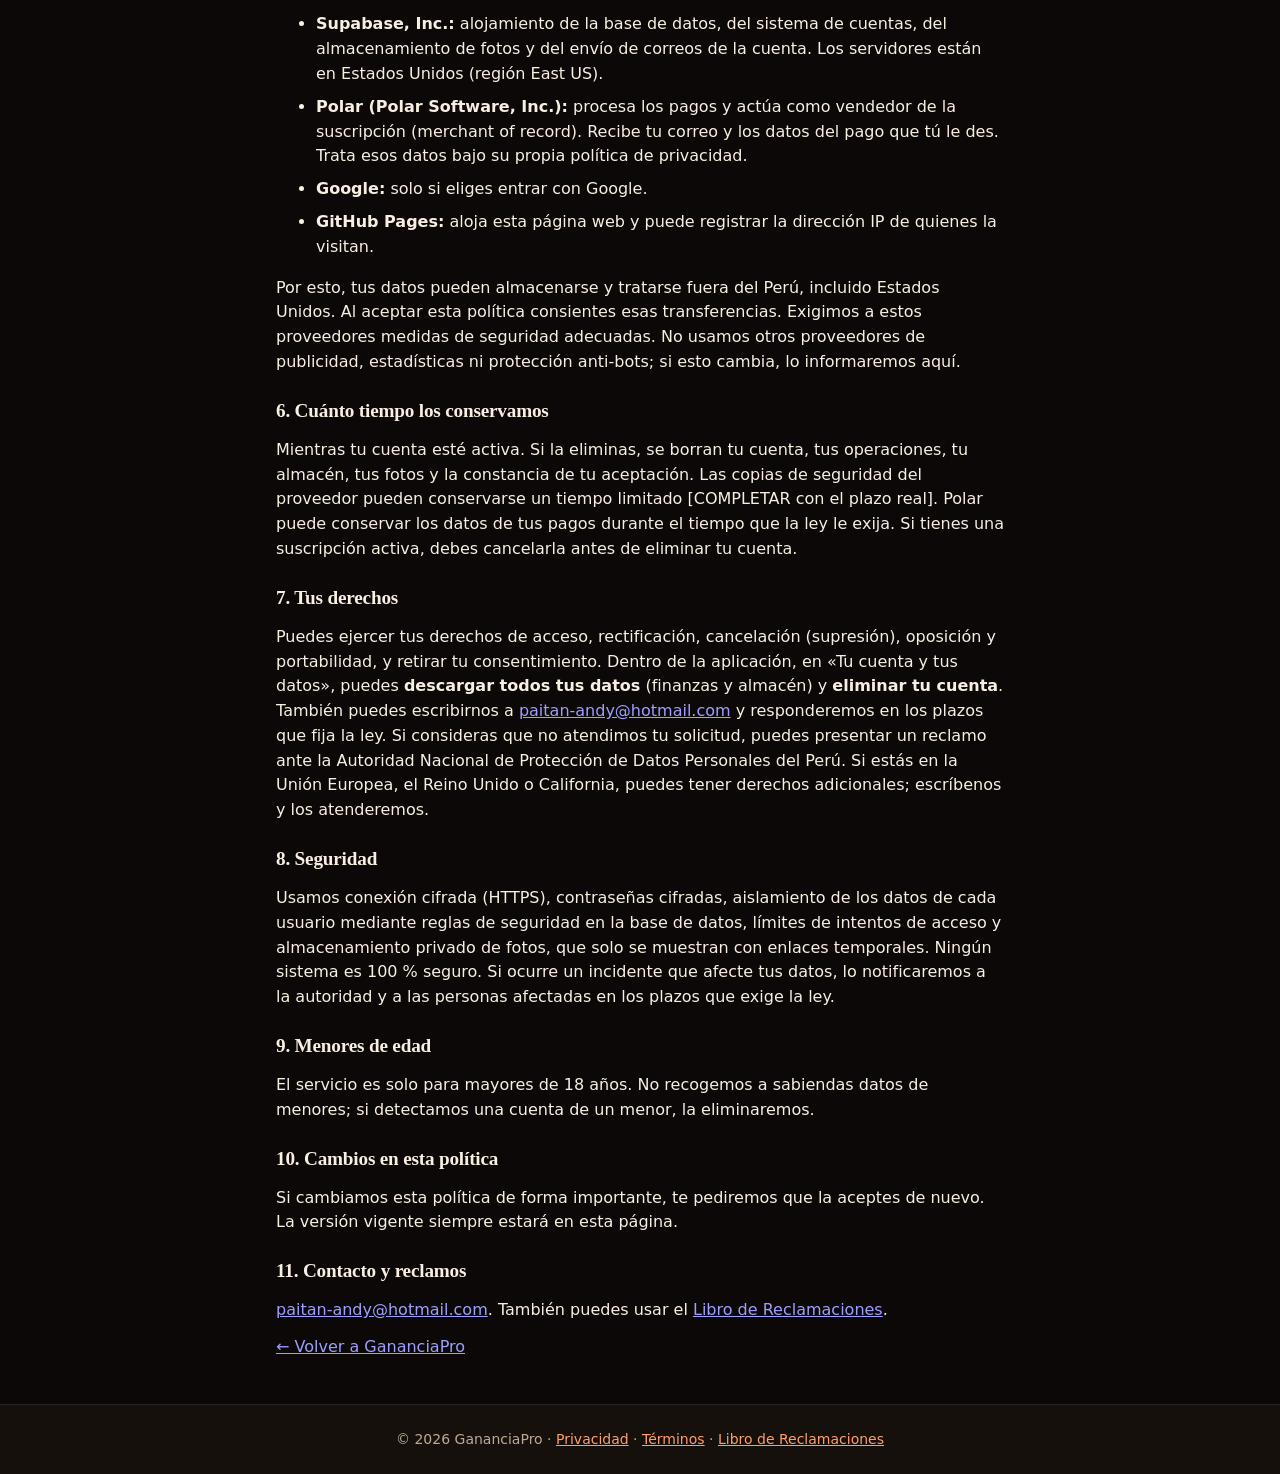
==== commit 9cb5dccd: "Legal: privacidad y términos completos, Libro de Reclamaciones, eliminar cuenta segura, descarga de " ====
--- a/privacidad.html
+++ b/privacidad.html
@@ -24,51 +24,56 @@
     </header>
 
     <main class="legal">
-        <p class="borrador"><strong>BORRADOR.</strong> Este texto debe ser revisado por un abogado y completarse (campos entre [CORCHETES]) antes de aceptar clientes reales. Bórrese este aviso al publicar.</p>
+        <p class="borrador"><strong>BORRADOR.</strong> Este texto debe ser revisado por un abogado antes de aceptar clientes reales. Los datos entre [CORCHETES] están por confirmar. Bórrese este aviso al publicar.</p>
         <h1>Política de privacidad</h1>
-        <p class="nota">Versión 2026-10 · Última actualización: 15 de octubre de 2026</p>
+        <p class="nota">Versión 2026-10-21 · Última actualización: 21 de octubre de 2026</p>
 
         <h2>1. Quién es el responsable</h2>
         <p>El responsable del tratamiento de tus datos personales es Andy Fernandez Paitan (persona natural), con DNI 60379954, domicilio en Mariana Mendiguren 153, Carabayllo, Lima, Perú. Contacto: <a href="mailto:paitan-andy@hotmail.com">paitan-andy@hotmail.com</a>.</p>
 
         <h2>2. Qué datos recogemos</h2>
         <ul>
-            <li><strong>Datos de la cuenta:</strong> tu correo electrónico y tu contraseña (guardada de forma cifrada mediante hash; nunca en texto plano).</li>
-            <li><strong>Datos que tú registras:</strong> fecha, tipo (ingreso o gasto), descripción, importe y moneda de tus operaciones.</li>
-            <li><strong>Constancia de aceptación:</strong> la fecha y la versión de esta política que aceptaste.</li>
-            <li><strong>Datos técnicos de seguridad:</strong> registros mínimos generados por el proveedor de infraestructura (por ejemplo, dirección IP y fecha de acceso) para prevenir abusos.</li>
+            <li><strong>Datos de la cuenta:</strong> tu correo electrónico y tu contraseña (guardada cifrada mediante hash; nunca en texto plano). Si entras con Google, recibimos tu correo y los datos básicos de perfil que Google comparta (nombre, foto e identificador).</li>
+            <li><strong>Finanzas:</strong> fecha, tipo (ingreso o gasto), descripción, importe y moneda de tus operaciones.</li>
+            <li><strong>Almacén:</strong> tus categorías, productos (nombre, talla, color, código y cantidad), movimientos de stock, ventas y la foto de referencia que decidas subir.</li>
+            <li><strong>Suscripción:</strong> estado de tu prueba o suscripción, fechas y los identificadores de cliente y suscripción en nuestro proveedor de pagos. <strong>No guardamos los datos de tu tarjeta.</strong></li>
+            <li><strong>Constancia de aceptación:</strong> la fecha y la versión de esta política y de los Términos que aceptaste.</li>
+            <li><strong>Datos técnicos:</strong> registros mínimos que generan los proveedores de infraestructura (por ejemplo, dirección IP, navegador y fecha de acceso) para prevenir abusos y mantener el servicio.</li>
+            <li><strong>En tu dispositivo:</strong> la sesión, tu tema (claro u oscuro) y tu idioma se guardan en el almacenamiento local de tu navegador. No usamos cookies de publicidad ni de seguimiento.</li>
         </ul>
-        <p>No te pedimos datos sensibles. Te pedimos <strong>no escribir</strong> en las descripciones datos de terceras personas, números de documento, números de tarjeta ni información sensible.</p>
+        <p>No te pedimos datos sensibles. Te pedimos no escribir en las descripciones ni en las fotos datos de terceras personas, números de documento, números de tarjeta ni información sensible. Antes de subir una foto, la app la reduce y quita sus datos ocultos (como la ubicación).</p>
 
         <h2>3. Para qué los usamos</h2>
         <ul>
             <li>Crear y mantener tu cuenta y darte acceso a ella.</li>
-            <li>Guardar y mostrarte tus ingresos, gastos y totales.</li>
-            <li>Enviarte correos de la cuenta (confirmación y recuperación de contraseña).</li>
+            <li>Guardar y mostrarte tus ingresos, gastos, almacén, ventas y totales.</li>
+            <li>Gestionar tu prueba gratis y tu suscripción.</li>
+            <li>Enviarte correos de la cuenta (confirmación y recuperación de contraseña) y avisos sobre tu suscripción o cambios importantes del servicio.</li>
             <li>Proteger el servicio contra accesos indebidos y abusos.</li>
+            <li>Atender tus consultas y reclamos.</li>
         </ul>
-        <p>No vendemos tus datos, no los usamos para publicidad y no elaboramos perfiles con ellos.</p>
+        <p>No vendemos tus datos, no los usamos para publicidad, no elaboramos perfiles con ellos y no tomamos decisiones automatizadas que te afecten.</p>
 
         <h2>4. Base legal</h2>
-        <p>Tratamos tus datos con tu consentimiento, que otorgas al crear la cuenta, y porque son necesarios para prestarte el servicio que solicitas. Puedes retirar tu consentimiento eliminando tu cuenta.</p>
+        <p>Tratamos tus datos con tu consentimiento, que otorgas al crear la cuenta y marcar la casilla de aceptación, y porque son necesarios para prestarte el servicio que solicitas. Puedes retirar tu consentimiento eliminando tu cuenta.</p>
 
         <h2>5. Con quién los compartimos y transferencias internacionales</h2>
         <ul>
-            <li><strong>Supabase, Inc.</strong>: alojamiento de la base de datos y del sistema de cuentas. Los servidores están en Estados Unidos (región East US).</li>
-            <li><strong>Proveedor de correo:</strong> Supabase, para enviar los correos de la cuenta (confirmación y recuperación de contraseña).</li>
-            <li><strong>Alojamiento de la página web:</strong> GitHub Pages.</li>
-            <li><strong>Proveedor anti-bots:</strong> por ahora no se usa ninguno; se informará aquí si se activa.</li>
+            <li><strong>Supabase, Inc.:</strong> alojamiento de la base de datos, del sistema de cuentas, del almacenamiento de fotos y del envío de correos de la cuenta. Los servidores están en Estados Unidos (región East US).</li>
+            <li><strong>Polar (Polar Software, Inc.):</strong> procesa los pagos y actúa como vendedor de la suscripción (merchant of record). Recibe tu correo y los datos del pago que tú le des. Trata esos datos bajo su propia política de privacidad.</li>
+            <li><strong>Google:</strong> solo si eliges entrar con Google.</li>
+            <li><strong>GitHub Pages:</strong> aloja esta página web y puede registrar la dirección IP de quienes la visitan.</li>
         </ul>
-        <p>Por esto, tus datos pueden almacenarse y tratarse fuera del Perú. Exigimos a estos proveedores medidas de seguridad adecuadas.</p>
+        <p>Por esto, tus datos pueden almacenarse y tratarse fuera del Perú, incluido Estados Unidos. Al aceptar esta política consientes esas transferencias. Exigimos a estos proveedores medidas de seguridad adecuadas. No usamos otros proveedores de publicidad, estadísticas ni protección anti-bots; si esto cambia, lo informaremos aquí.</p>
 
         <h2>6. Cuánto tiempo los conservamos</h2>
-        <p>Mientras tu cuenta esté activa. Si la eliminas, se borran tu cuenta y tus operaciones. Las copias de seguridad del proveedor pueden conservarse un tiempo limitado [COMPLETAR con el plazo real].</p>
+        <p>Mientras tu cuenta esté activa. Si la eliminas, se borran tu cuenta, tus operaciones, tu almacén, tus fotos y la constancia de tu aceptación. Las copias de seguridad del proveedor pueden conservarse un tiempo limitado [COMPLETAR con el plazo real]. Polar puede conservar los datos de tus pagos durante el tiempo que la ley le exija. Si tienes una suscripción activa, debes cancelarla antes de eliminar tu cuenta.</p>
 
         <h2>7. Tus derechos</h2>
-        <p>Puedes ejercer tus derechos de acceso, rectificación, cancelación (supresión), oposición y portabilidad. Dentro de la aplicación, en «Tu cuenta y tus datos», puedes <strong>descargar tus datos en CSV</strong> y <strong>eliminar tu cuenta</strong>. También puedes escribirnos a <a href="mailto:paitan-andy@hotmail.com">paitan-andy@hotmail.com</a>. Si consideras que no atendimos tu solicitud, puedes presentar un reclamo ante la Autoridad Nacional de Protección de Datos Personales del Perú. Si resides en la Unión Europea, el Reino Unido o California, puedes tener derechos adicionales; escríbenos y los atenderemos.</p>
+        <p>Puedes ejercer tus derechos de acceso, rectificación, cancelación (supresión), oposición y portabilidad, y retirar tu consentimiento. Dentro de la aplicación, en «Tu cuenta y tus datos», puedes <strong>descargar todos tus datos</strong> (finanzas y almacén) y <strong>eliminar tu cuenta</strong>. También puedes escribirnos a <a href="mailto:paitan-andy@hotmail.com">paitan-andy@hotmail.com</a> y responderemos en los plazos que fija la ley. Si consideras que no atendimos tu solicitud, puedes presentar un reclamo ante la Autoridad Nacional de Protección de Datos Personales del Perú. Si estás en la Unión Europea, el Reino Unido o California, puedes tener derechos adicionales; escríbenos y los atenderemos.</p>
 
         <h2>8. Seguridad</h2>
-        <p>Usamos conexión cifrada (HTTPS), contraseñas cifradas, aislamiento de los datos de cada usuario mediante reglas de seguridad en la base de datos, límites de intentos de acceso y protección contra bots. Ningún sistema es 100 % seguro. Si ocurre un incidente que afecte tus datos, lo notificaremos a la autoridad y a las personas afectadas en los plazos que exige la ley.</p>
+        <p>Usamos conexión cifrada (HTTPS), contraseñas cifradas, aislamiento de los datos de cada usuario mediante reglas de seguridad en la base de datos, límites de intentos de acceso y almacenamiento privado de fotos, que solo se muestran con enlaces temporales. Ningún sistema es 100 % seguro. Si ocurre un incidente que afecte tus datos, lo notificaremos a la autoridad y a las personas afectadas en los plazos que exige la ley.</p>
 
         <h2>9. Menores de edad</h2>
         <p>El servicio es solo para mayores de 18 años. No recogemos a sabiendas datos de menores; si detectamos una cuenta de un menor, la eliminaremos.</p>
@@ -76,14 +81,14 @@
         <h2>10. Cambios en esta política</h2>
         <p>Si cambiamos esta política de forma importante, te pediremos que la aceptes de nuevo. La versión vigente siempre estará en esta página.</p>
 
-        <h2>11. Contacto</h2>
-        <p><a href="mailto:paitan-andy@hotmail.com">paitan-andy@hotmail.com</a></p>
+        <h2>11. Contacto y reclamos</h2>
+        <p><a href="mailto:paitan-andy@hotmail.com">paitan-andy@hotmail.com</a>. También puedes usar el <a href="reclamaciones.html">Libro de Reclamaciones</a>.</p>
 
         <p><a href="index.html">&larr; Volver a GananciaPro</a></p>
     </main>
 
     <footer>
-        <p>&copy; 2026 GananciaPro &middot; <a href="privacidad.html">Privacidad</a> &middot; <a href="terminos.html">T&eacute;rminos</a></p>
+        <p>&copy; 2026 GananciaPro &middot; <a href="privacidad.html">Privacidad</a> &middot; <a href="terminos.html">T&eacute;rminos</a> &middot; <a href="reclamaciones.html">Libro de Reclamaciones</a></p>
     </footer>
 </body>
 </html>
--- a/css/styles.css
+++ b/css/styles.css
@@ -3565,3 +3565,93 @@
 :root[data-theme="dark"] .segmento button[aria-pressed="true"] { background: rgba(255, 255, 255, 0.1); }
 :root[data-theme="dark"] .graf-tip { background: #1d1712; }
 :root[data-theme="dark"] .grafico .barra-ing { filter: drop-shadow(0 0 4px rgba(74, 222, 158, 0.35)); }
+
+/* ===== Libro de Reclamaciones y pie legal ===== */
+.rec-proveedor,
+.rec-constancia {
+    margin: var(--sp-4) 0;
+    padding: var(--sp-4);
+    border: 1px solid var(--borde);
+    border-radius: var(--radio);
+    background: var(--surface);
+}
+
+.rec-form h2 {
+    margin-top: var(--sp-5);
+}
+
+.rec-form textarea {
+    width: 100%;
+    font: inherit;
+    resize: vertical;
+}
+
+.rec-tipo {
+    display: grid;
+    gap: var(--sp-2);
+    margin: 0 0 var(--sp-3);
+    padding: var(--sp-3);
+    border: 1px solid var(--borde);
+    border-radius: var(--radio);
+}
+
+.rec-tipo label {
+    display: flex;
+    gap: var(--sp-2);
+    align-items: flex-start;
+}
+
+.rec-constancia dl {
+    display: grid;
+    grid-template-columns: minmax(120px, 200px) 1fr;
+    gap: var(--sp-2) var(--sp-4);
+    margin: 0 0 var(--sp-4);
+}
+
+.rec-constancia dt {
+    color: var(--texto-suave);
+    font-weight: 600;
+}
+
+.rec-constancia dd {
+    margin: 0;
+    overflow-wrap: anywhere;
+    white-space: pre-wrap;
+}
+
+.rec-acciones {
+    display: flex;
+    flex-wrap: wrap;
+    gap: var(--sp-2);
+}
+
+.rec-acciones a.btn-cta {
+    display: inline-block;
+    text-decoration: none;
+}
+
+.precio-nota {
+    margin: var(--sp-3) 0 0;
+    font-size: var(--fs-xs);
+    color: var(--texto-suave);
+}
+
+.precio-nota a {
+    color: inherit;
+}
+
+@media print {
+    .encabezado,
+    footer,
+    .rec-acciones,
+    .rec-form,
+    .rec-proveedor + .rec-form {
+        display: none;
+    }
+}
+
+@media (max-width: 520px) {
+    .rec-constancia dl {
+        grid-template-columns: 1fr;
+    }
+}
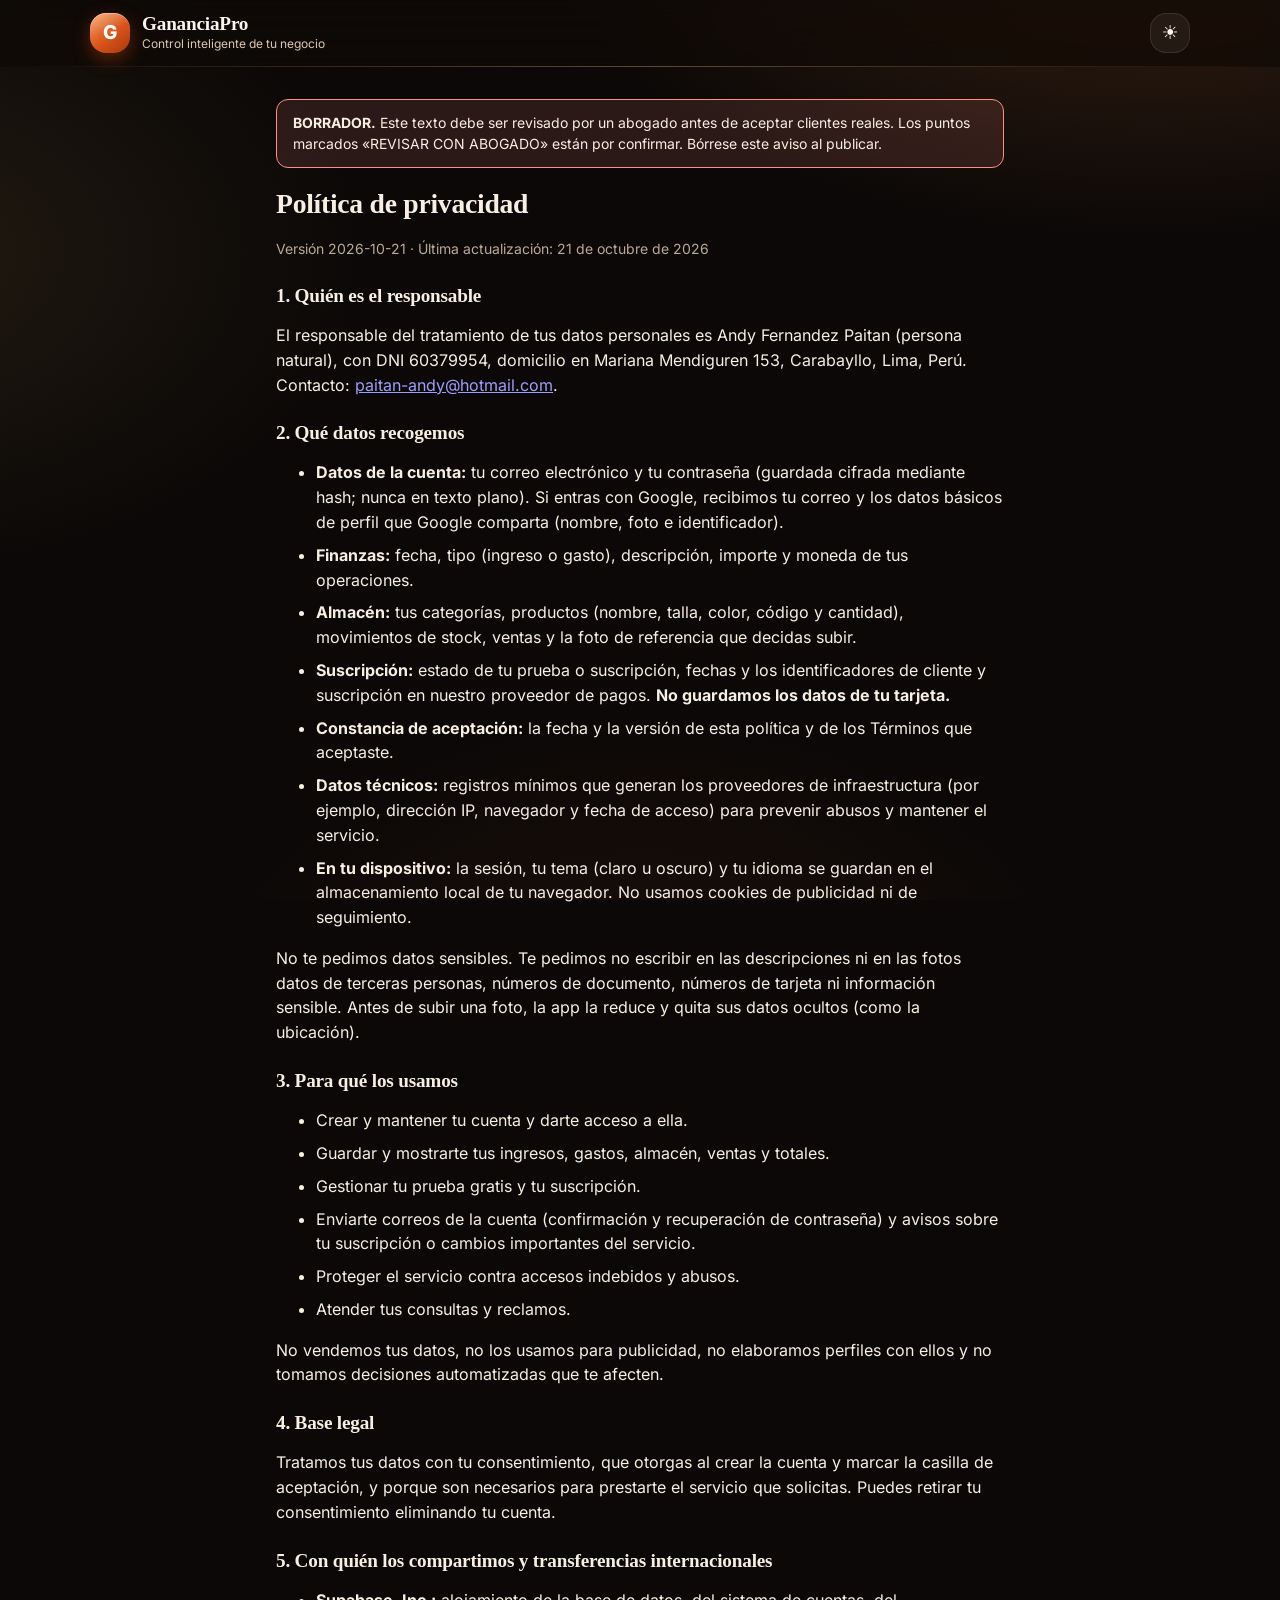
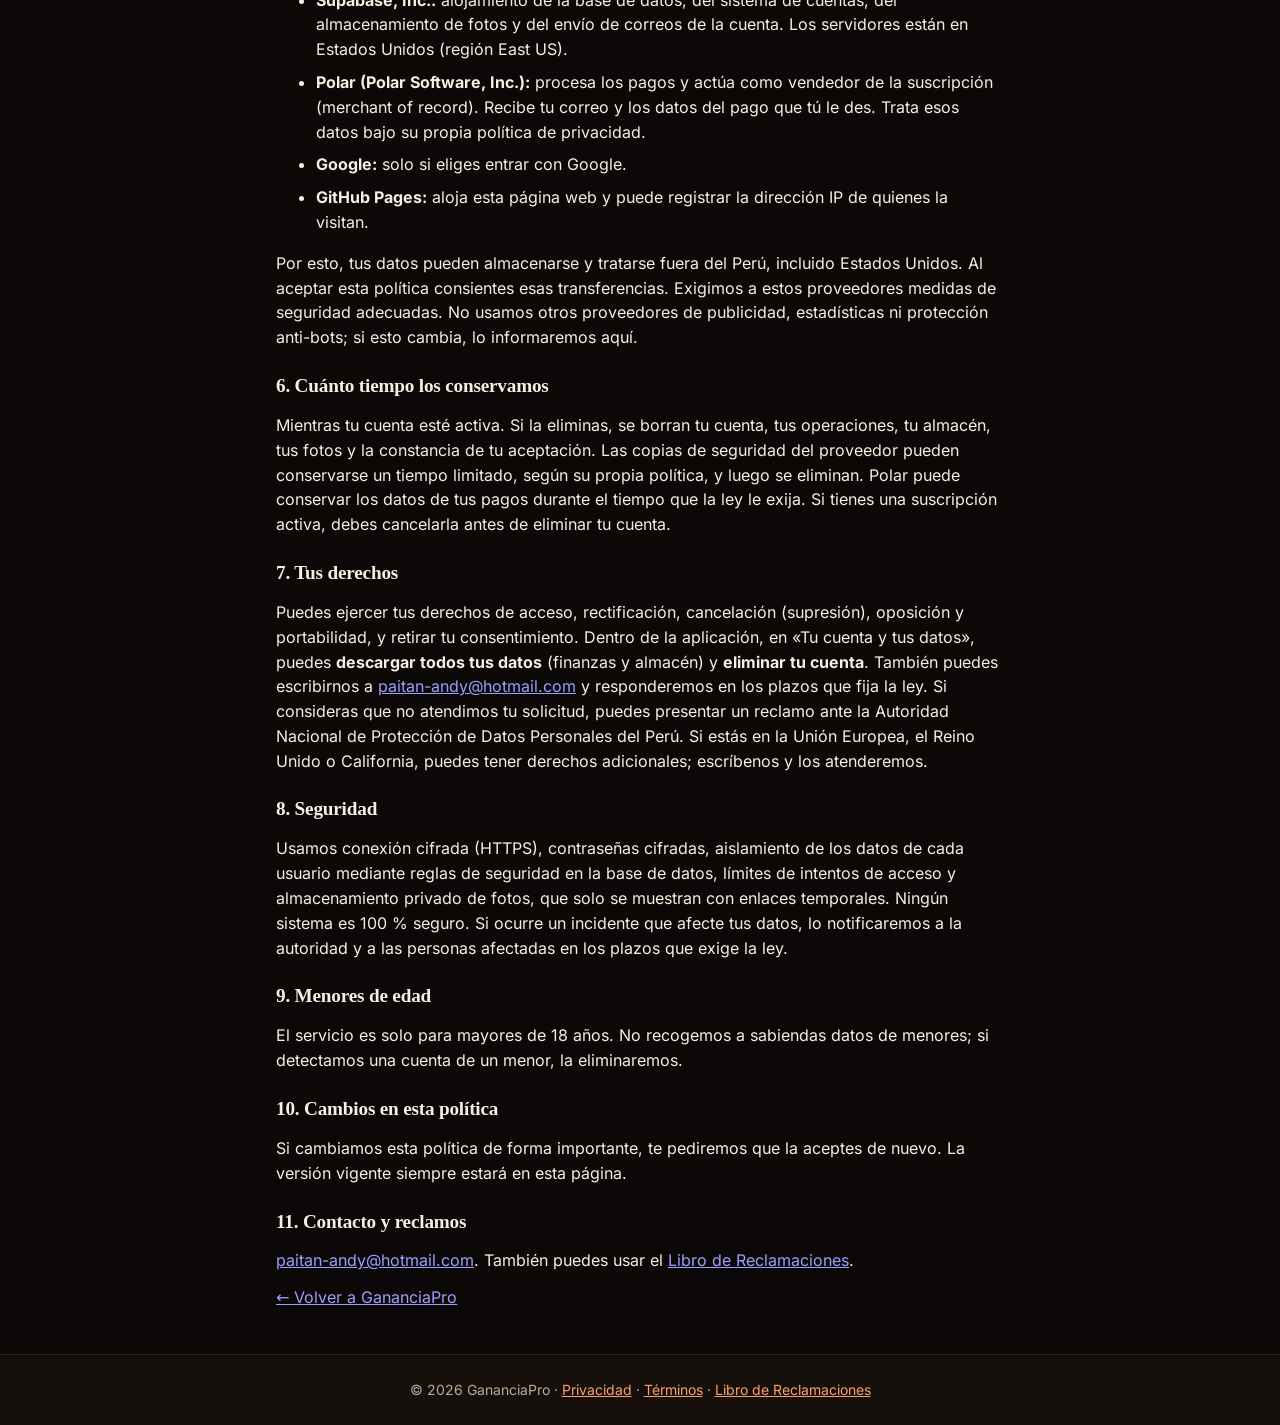
==== commit a50dbe53: "Gráfico 3 meses/Año, fuente Inter local, limpieza textos legales Co-Authored-By: Claude Sonnet 5.5 <" ====
--- a/privacidad.html
+++ b/privacidad.html
@@ -24,7 +24,7 @@
     </header>
 
     <main class="legal">
-        <p class="borrador"><strong>BORRADOR.</strong> Este texto debe ser revisado por un abogado antes de aceptar clientes reales. Los datos entre [CORCHETES] están por confirmar. Bórrese este aviso al publicar.</p>
+        <p class="borrador"><strong>BORRADOR.</strong> Este texto debe ser revisado por un abogado antes de aceptar clientes reales. Los puntos marcados «REVISAR CON ABOGADO» están por confirmar. Bórrese este aviso al publicar.</p>
         <h1>Política de privacidad</h1>
         <p class="nota">Versión 2026-10-21 · Última actualización: 21 de octubre de 2026</p>
 
@@ -67,7 +67,7 @@
         <p>Por esto, tus datos pueden almacenarse y tratarse fuera del Perú, incluido Estados Unidos. Al aceptar esta política consientes esas transferencias. Exigimos a estos proveedores medidas de seguridad adecuadas. No usamos otros proveedores de publicidad, estadísticas ni protección anti-bots; si esto cambia, lo informaremos aquí.</p>
 
         <h2>6. Cuánto tiempo los conservamos</h2>
-        <p>Mientras tu cuenta esté activa. Si la eliminas, se borran tu cuenta, tus operaciones, tu almacén, tus fotos y la constancia de tu aceptación. Las copias de seguridad del proveedor pueden conservarse un tiempo limitado [COMPLETAR con el plazo real]. Polar puede conservar los datos de tus pagos durante el tiempo que la ley le exija. Si tienes una suscripción activa, debes cancelarla antes de eliminar tu cuenta.</p>
+        <p>Mientras tu cuenta esté activa. Si la eliminas, se borran tu cuenta, tus operaciones, tu almacén, tus fotos y la constancia de tu aceptación. Las copias de seguridad del proveedor pueden conservarse un tiempo limitado, según su propia política, y luego se eliminan. Polar puede conservar los datos de tus pagos durante el tiempo que la ley le exija. Si tienes una suscripción activa, debes cancelarla antes de eliminar tu cuenta.</p>
 
         <h2>7. Tus derechos</h2>
         <p>Puedes ejercer tus derechos de acceso, rectificación, cancelación (supresión), oposición y portabilidad, y retirar tu consentimiento. Dentro de la aplicación, en «Tu cuenta y tus datos», puedes <strong>descargar todos tus datos</strong> (finanzas y almacén) y <strong>eliminar tu cuenta</strong>. También puedes escribirnos a <a href="mailto:paitan-andy@hotmail.com">paitan-andy@hotmail.com</a> y responderemos en los plazos que fija la ley. Si consideras que no atendimos tu solicitud, puedes presentar un reclamo ante la Autoridad Nacional de Protección de Datos Personales del Perú. Si estás en la Unión Europea, el Reino Unido o California, puedes tener derechos adicionales; escríbenos y los atenderemos.</p>
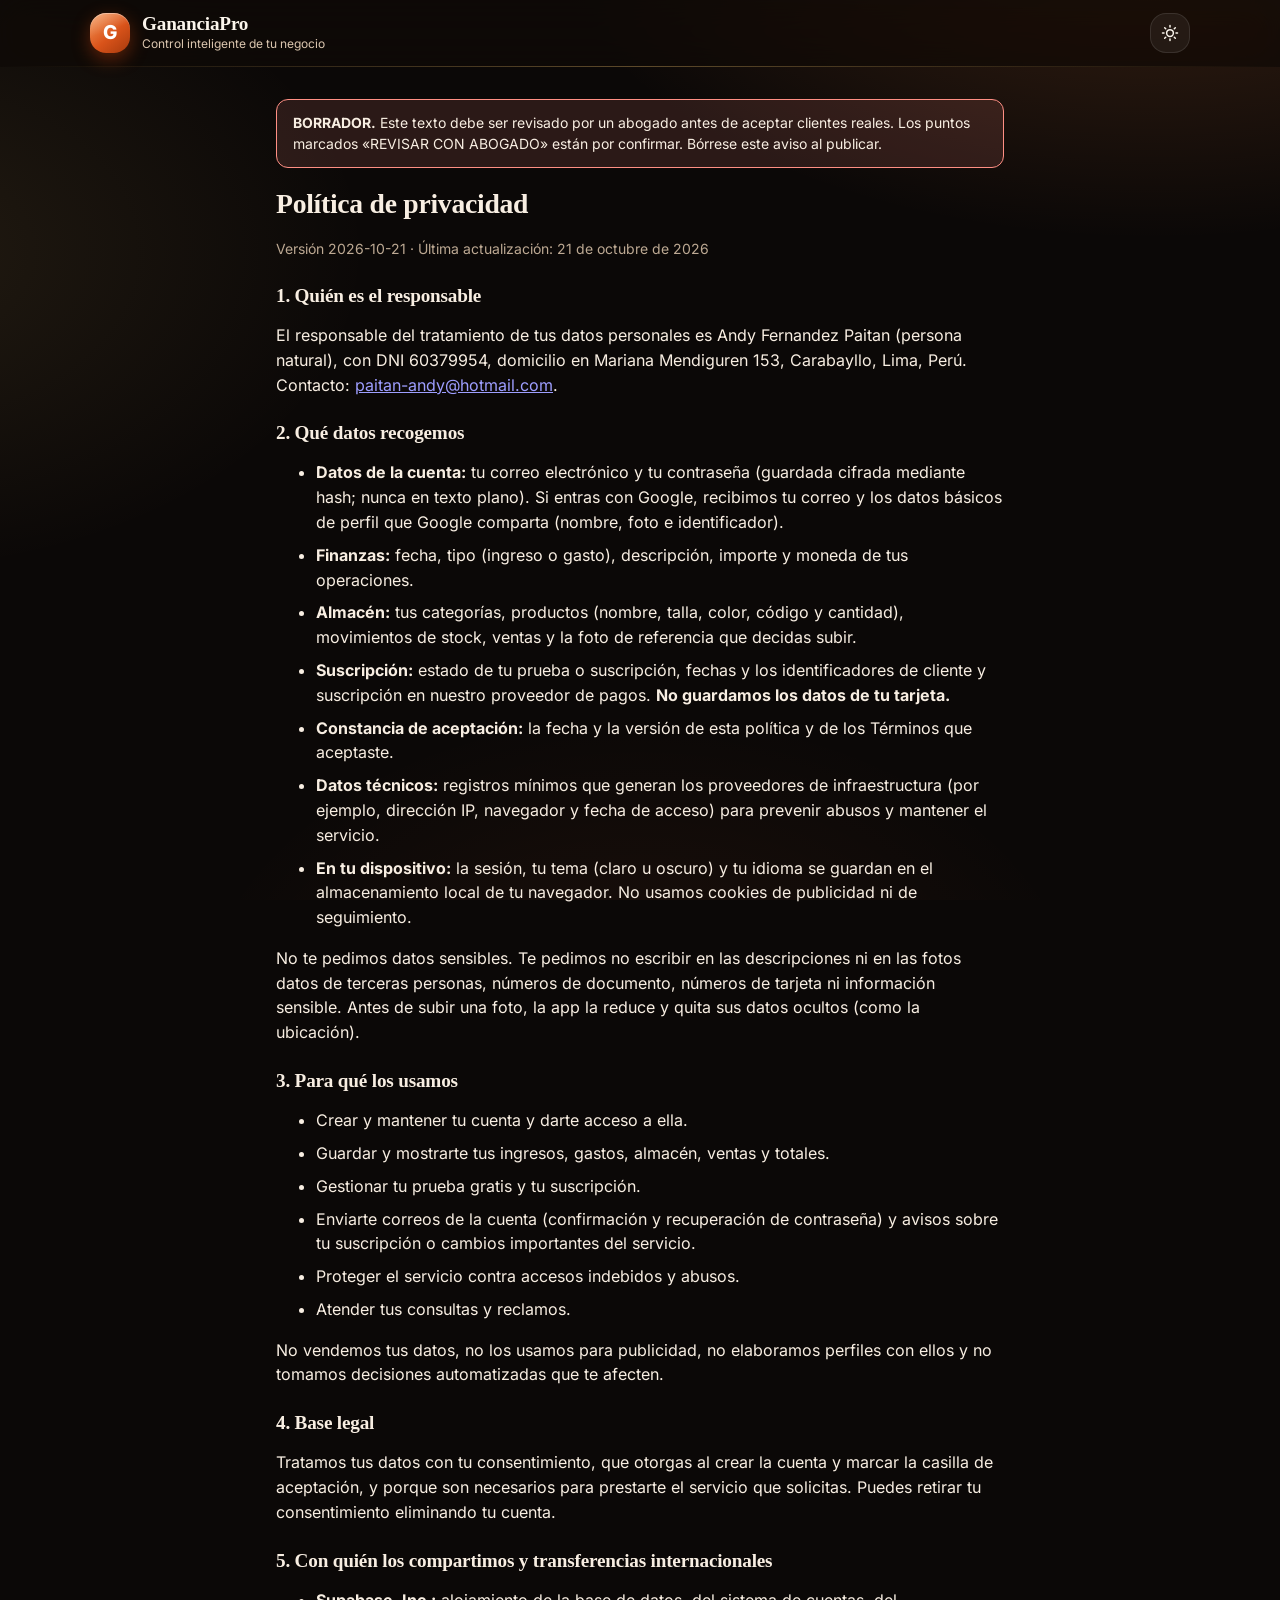
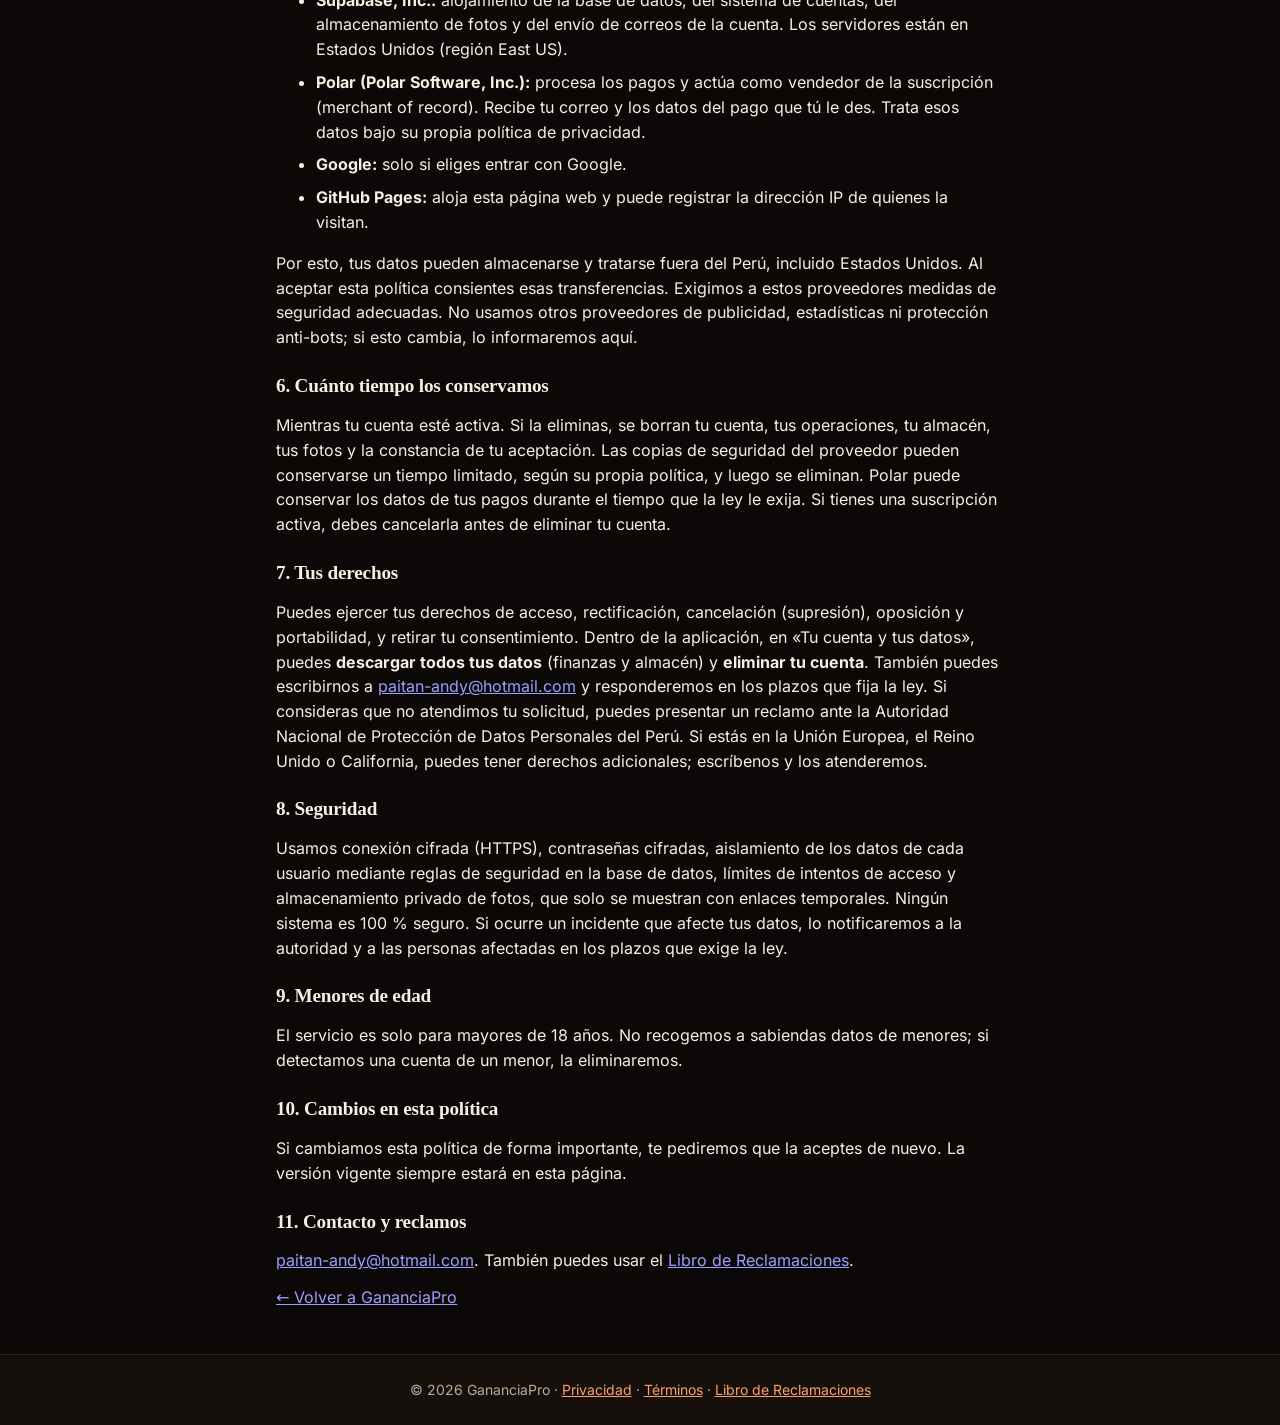
==== commit 6f7b26e7: "Portada: arregla recortes del tablero, título, favicon e imagen para compartir Co-Authored-By: Claud" ====
--- a/privacidad.html
+++ b/privacidad.html
@@ -2,6 +2,7 @@
 <html lang="es">
 <head>
     <meta charset="UTF-8">
+    <link rel="icon" href="favicon.svg" type="image/svg+xml">
     <meta http-equiv="Content-Security-Policy" content="default-src 'self'; script-src 'self'; style-src 'self' 'unsafe-inline'; img-src 'self' data: blob: https://ckipjthrubmhvwphkhyf.supabase.co; font-src 'self'; connect-src 'self' https://ckipjthrubmhvwphkhyf.supabase.co; object-src 'none'; base-uri 'self'; form-action 'self'; frame-src 'none'">
     <meta name="referrer" content="strict-origin-when-cross-origin">
     <meta name="viewport" content="width=device-width, initial-scale=1, viewport-fit=cover">
--- a/css/styles.css
+++ b/css/styles.css
@@ -227,7 +227,8 @@
     box-shadow: 0 4px 14px rgba(99, 102, 241, 0.45);
 }
 
-.marca h1 {
+.marca h1,
+.marca .marca-nombre {
     margin: 0;
     font-size: var(--fs-md);
     font-weight: 700;
@@ -1657,7 +1658,8 @@
 h1,
 h2,
 .tarjeta h3,
-.marca h1 {
+.marca h1,
+.marca .marca-nombre {
     font-family: var(--font-display);
     font-weight: 700;
     letter-spacing: -0.01em;
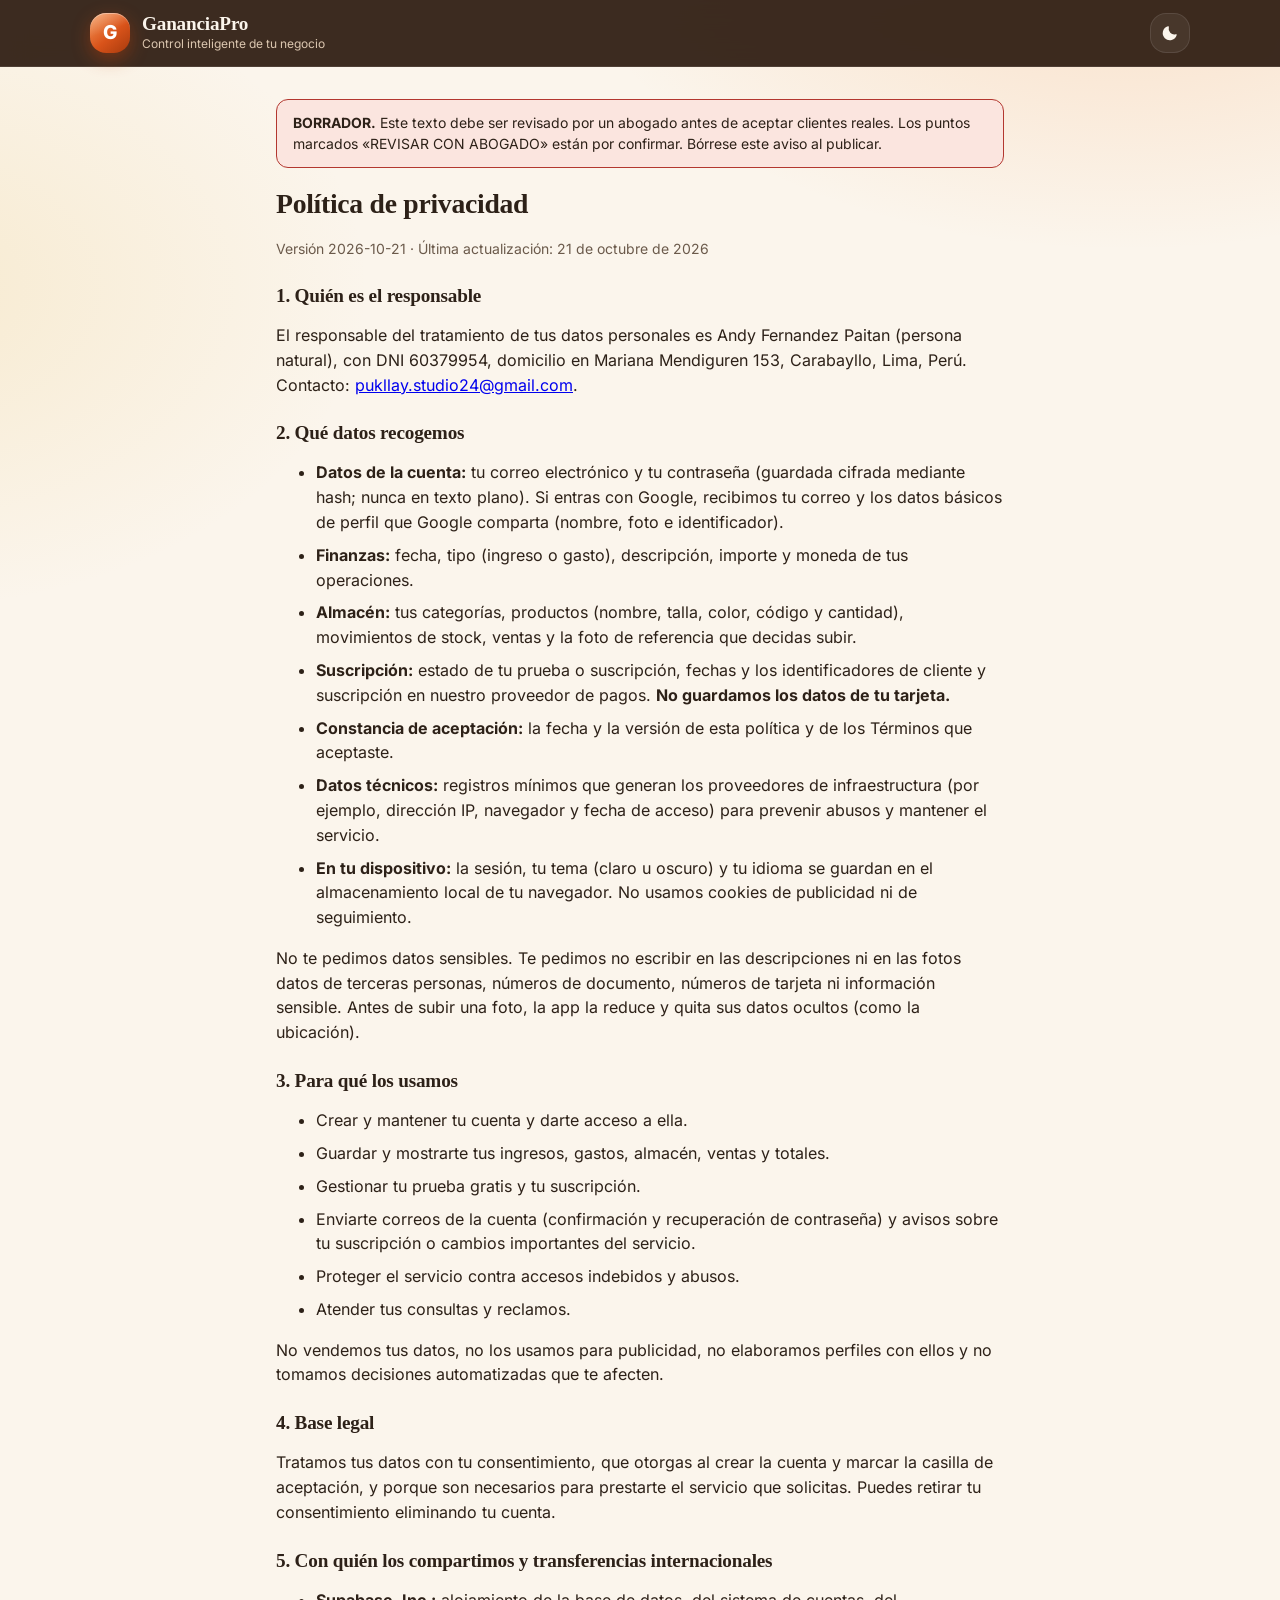
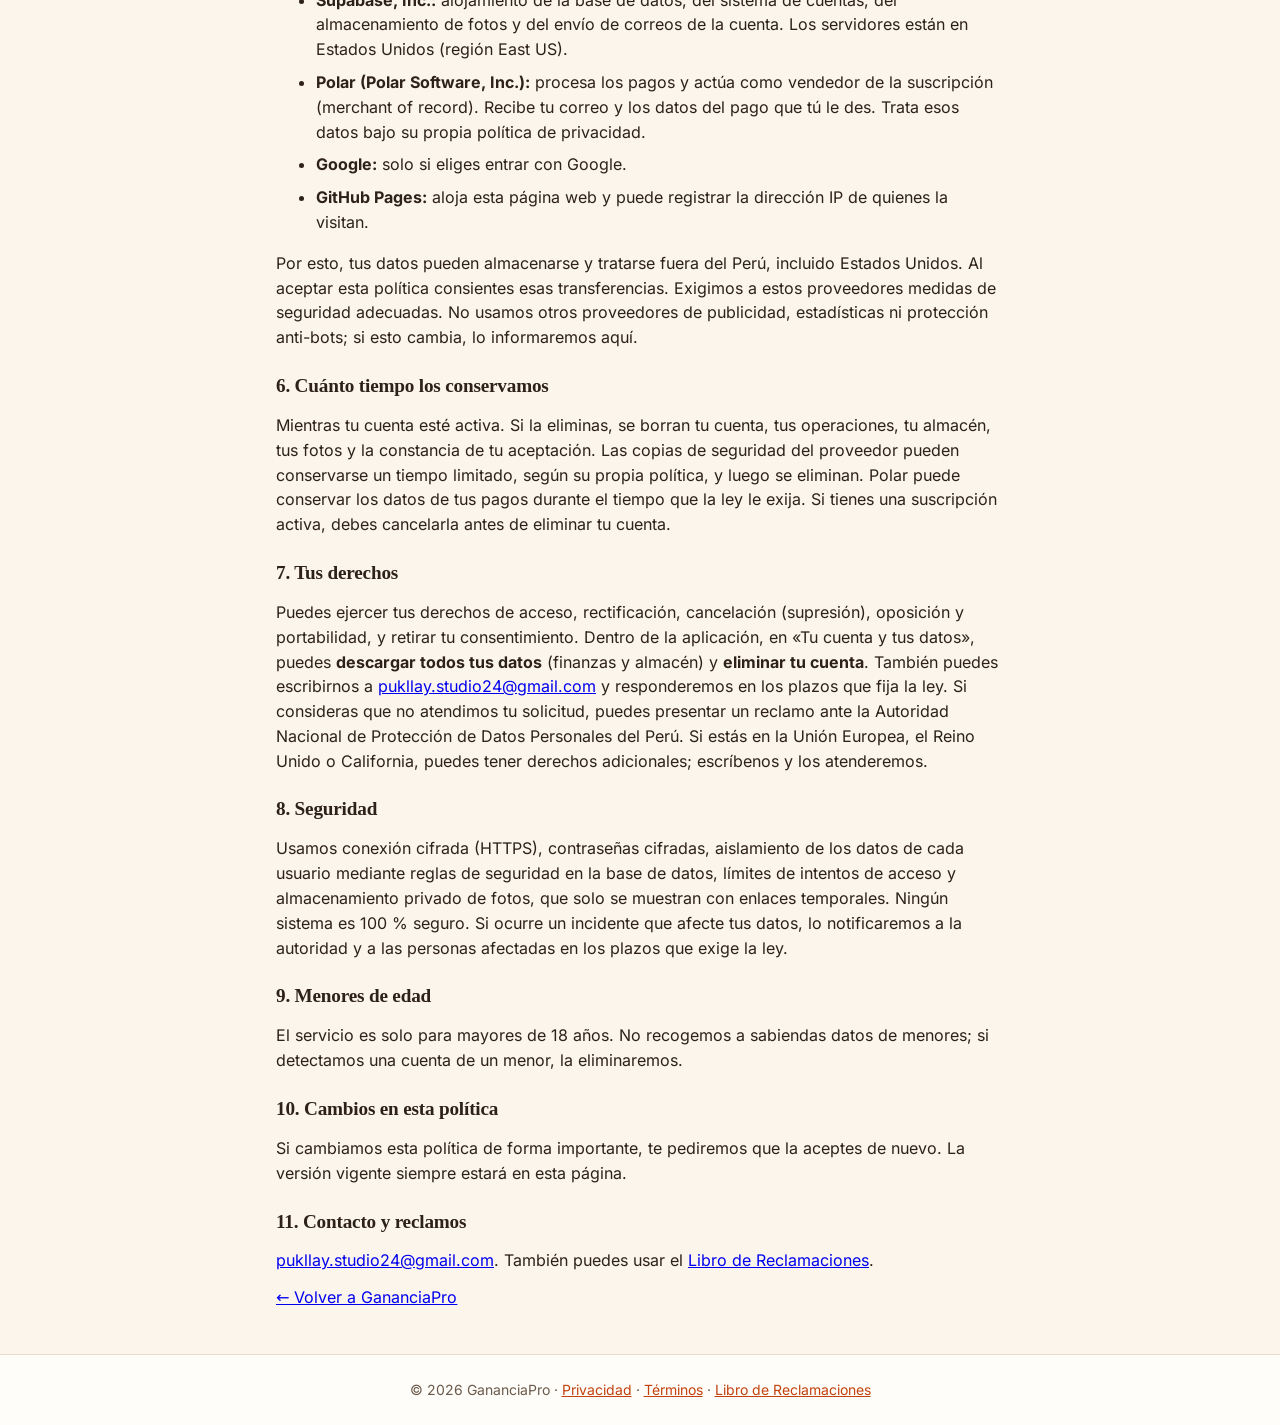
==== commit c96593b7: "Correo de contacto: pukllay.studio24@gmail.com Co-Authored-By: Claude Sonnet 5.5 <noreply@anthropic." ====
--- a/privacidad.html
+++ b/privacidad.html
@@ -30,7 +30,7 @@
         <p class="nota">Versión 2026-10-21 · Última actualización: 21 de octubre de 2026</p>
 
         <h2>1. Quién es el responsable</h2>
-        <p>El responsable del tratamiento de tus datos personales es Andy Fernandez Paitan (persona natural), con DNI 60379954, domicilio en Mariana Mendiguren 153, Carabayllo, Lima, Perú. Contacto: <a href="mailto:paitan-andy@hotmail.com">paitan-andy@hotmail.com</a>.</p>
+        <p>El responsable del tratamiento de tus datos personales es Andy Fernandez Paitan (persona natural), con DNI 60379954, domicilio en Mariana Mendiguren 153, Carabayllo, Lima, Perú. Contacto: <a href="mailto:pukllay.studio24@gmail.com">pukllay.studio24@gmail.com</a>.</p>
 
         <h2>2. Qué datos recogemos</h2>
         <ul>
@@ -71,7 +71,7 @@
         <p>Mientras tu cuenta esté activa. Si la eliminas, se borran tu cuenta, tus operaciones, tu almacén, tus fotos y la constancia de tu aceptación. Las copias de seguridad del proveedor pueden conservarse un tiempo limitado, según su propia política, y luego se eliminan. Polar puede conservar los datos de tus pagos durante el tiempo que la ley le exija. Si tienes una suscripción activa, debes cancelarla antes de eliminar tu cuenta.</p>
 
         <h2>7. Tus derechos</h2>
-        <p>Puedes ejercer tus derechos de acceso, rectificación, cancelación (supresión), oposición y portabilidad, y retirar tu consentimiento. Dentro de la aplicación, en «Tu cuenta y tus datos», puedes <strong>descargar todos tus datos</strong> (finanzas y almacén) y <strong>eliminar tu cuenta</strong>. También puedes escribirnos a <a href="mailto:paitan-andy@hotmail.com">paitan-andy@hotmail.com</a> y responderemos en los plazos que fija la ley. Si consideras que no atendimos tu solicitud, puedes presentar un reclamo ante la Autoridad Nacional de Protección de Datos Personales del Perú. Si estás en la Unión Europea, el Reino Unido o California, puedes tener derechos adicionales; escríbenos y los atenderemos.</p>
+        <p>Puedes ejercer tus derechos de acceso, rectificación, cancelación (supresión), oposición y portabilidad, y retirar tu consentimiento. Dentro de la aplicación, en «Tu cuenta y tus datos», puedes <strong>descargar todos tus datos</strong> (finanzas y almacén) y <strong>eliminar tu cuenta</strong>. También puedes escribirnos a <a href="mailto:pukllay.studio24@gmail.com">pukllay.studio24@gmail.com</a> y responderemos en los plazos que fija la ley. Si consideras que no atendimos tu solicitud, puedes presentar un reclamo ante la Autoridad Nacional de Protección de Datos Personales del Perú. Si estás en la Unión Europea, el Reino Unido o California, puedes tener derechos adicionales; escríbenos y los atenderemos.</p>
 
         <h2>8. Seguridad</h2>
         <p>Usamos conexión cifrada (HTTPS), contraseñas cifradas, aislamiento de los datos de cada usuario mediante reglas de seguridad en la base de datos, límites de intentos de acceso y almacenamiento privado de fotos, que solo se muestran con enlaces temporales. Ningún sistema es 100 % seguro. Si ocurre un incidente que afecte tus datos, lo notificaremos a la autoridad y a las personas afectadas en los plazos que exige la ley.</p>
@@ -83,7 +83,7 @@
         <p>Si cambiamos esta política de forma importante, te pediremos que la aceptes de nuevo. La versión vigente siempre estará en esta página.</p>
 
         <h2>11. Contacto y reclamos</h2>
-        <p><a href="mailto:paitan-andy@hotmail.com">paitan-andy@hotmail.com</a>. También puedes usar el <a href="reclamaciones.html">Libro de Reclamaciones</a>.</p>
+        <p><a href="mailto:pukllay.studio24@gmail.com">pukllay.studio24@gmail.com</a>. También puedes usar el <a href="reclamaciones.html">Libro de Reclamaciones</a>.</p>
 
         <p><a href="index.html">&larr; Volver a GananciaPro</a></p>
     </main>
--- a/css/styles.css
+++ b/css/styles.css
@@ -326,6 +326,16 @@
     }
 }
 
+.btn-editar {
+    margin: 0;
+    padding: var(--sp-1) var(--sp-3);
+    background: transparent;
+    color: var(--texto-suave);
+    border-color: transparent;
+    font-size: var(--fs-xs);
+    box-shadow: none;
+}
+
 .btn-eliminar {
     margin: 0;
     padding: var(--sp-1) var(--sp-3);
@@ -458,7 +468,8 @@
     padding: var(--sp-6);
 }
 
-.historial {
+.historial,
+.gastos-fijos {
     margin-top: var(--sp-6);
     padding: var(--sp-6);
 }
@@ -621,7 +632,7 @@
 
 .lista-operaciones li {
     display: grid;
-    grid-template-columns: minmax(0, 1fr) auto auto;
+    grid-template-columns: minmax(0, 1fr) auto auto auto;
     align-items: center;
     gap: var(--sp-4);
     padding: var(--sp-3) var(--sp-3);
@@ -794,7 +805,7 @@
     }
 
     .lista-operaciones li {
-        grid-template-columns: minmax(0, 1fr) auto;
+        grid-template-columns: minmax(0, 1fr) auto auto;
     }
 
     .lista-operaciones .detalle {
@@ -1111,6 +1122,7 @@
 body[data-vista="almacen"] .operaciones,
 body[data-vista="almacen"] .resumen,
 body[data-vista="almacen"] .historial,
+body[data-vista="almacen"] .gastos-fijos,
 body[data-vista="almacen"] .panel-cuenta,
 body[data-vista="almacen"] #migracion {
     display: none;
@@ -2269,6 +2281,7 @@
 body[data-vista="panel"] .operaciones,
 body[data-vista="panel"] .resumen,
 body[data-vista="panel"] .historial,
+body[data-vista="panel"] .gastos-fijos,
 body[data-vista="panel"] .panel-cuenta,
 body[data-vista="panel"] #migracion {
     display: none;
@@ -3657,3 +3670,27 @@
         grid-template-columns: 1fr;
     }
 }
+
+/* Reporte mensual (solo se ve al imprimir / guardar como PDF) */
+.reporte-impresion { display: none; }
+
+@media print {
+    body.imprimiendo-reporte > *:not(#reporteImpresion) { display: none !important; }
+    body.imprimiendo-reporte { background: #fff !important; }
+    body.imprimiendo-reporte .reporte-impresion {
+        display: block;
+        color: #111;
+        font: 12pt/1.45 system-ui, sans-serif;
+        padding: 0;
+    }
+    .reporte-impresion h1 { font-size: 20pt; margin: 0 0 4pt; }
+    .reporte-impresion h2 { font-size: 13pt; margin: 18pt 0 6pt; break-after: avoid; }
+    .reporte-impresion .rep-nota { color: #555; margin: 0 0 12pt; }
+    .reporte-impresion .rep-tabla { width: 100%; border-collapse: collapse; margin-bottom: 12pt; }
+    .reporte-impresion .rep-tabla caption { text-align: left; font-weight: 600; padding: 4pt 0; }
+    .reporte-impresion th, .reporte-impresion td { text-align: left; padding: 4pt 6pt; border-bottom: 0.5pt solid #bbb; }
+    .reporte-impresion th { border-bottom: 1pt solid #111; }
+    .reporte-impresion .num { text-align: right; white-space: nowrap; }
+    .reporte-impresion .rep-total { font-weight: 700; }
+    .reporte-impresion tr { break-inside: avoid; }
+}
